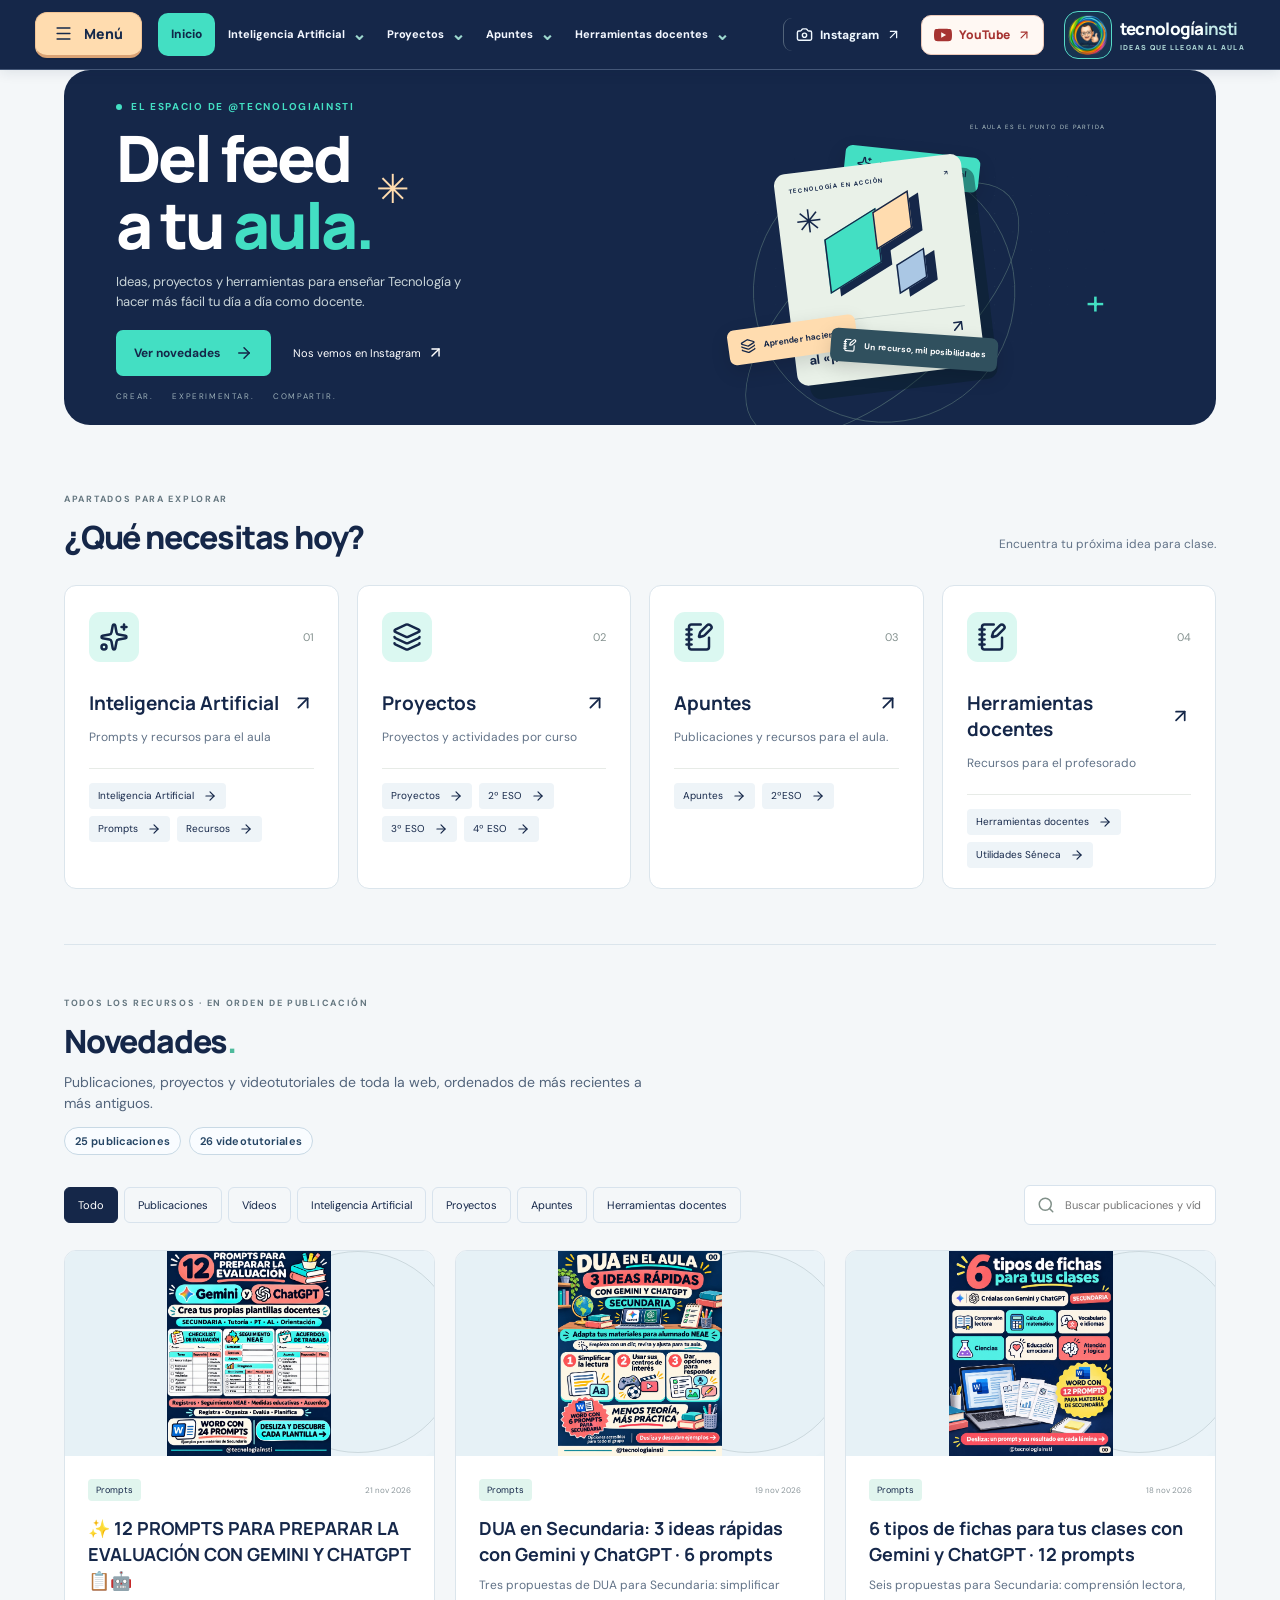
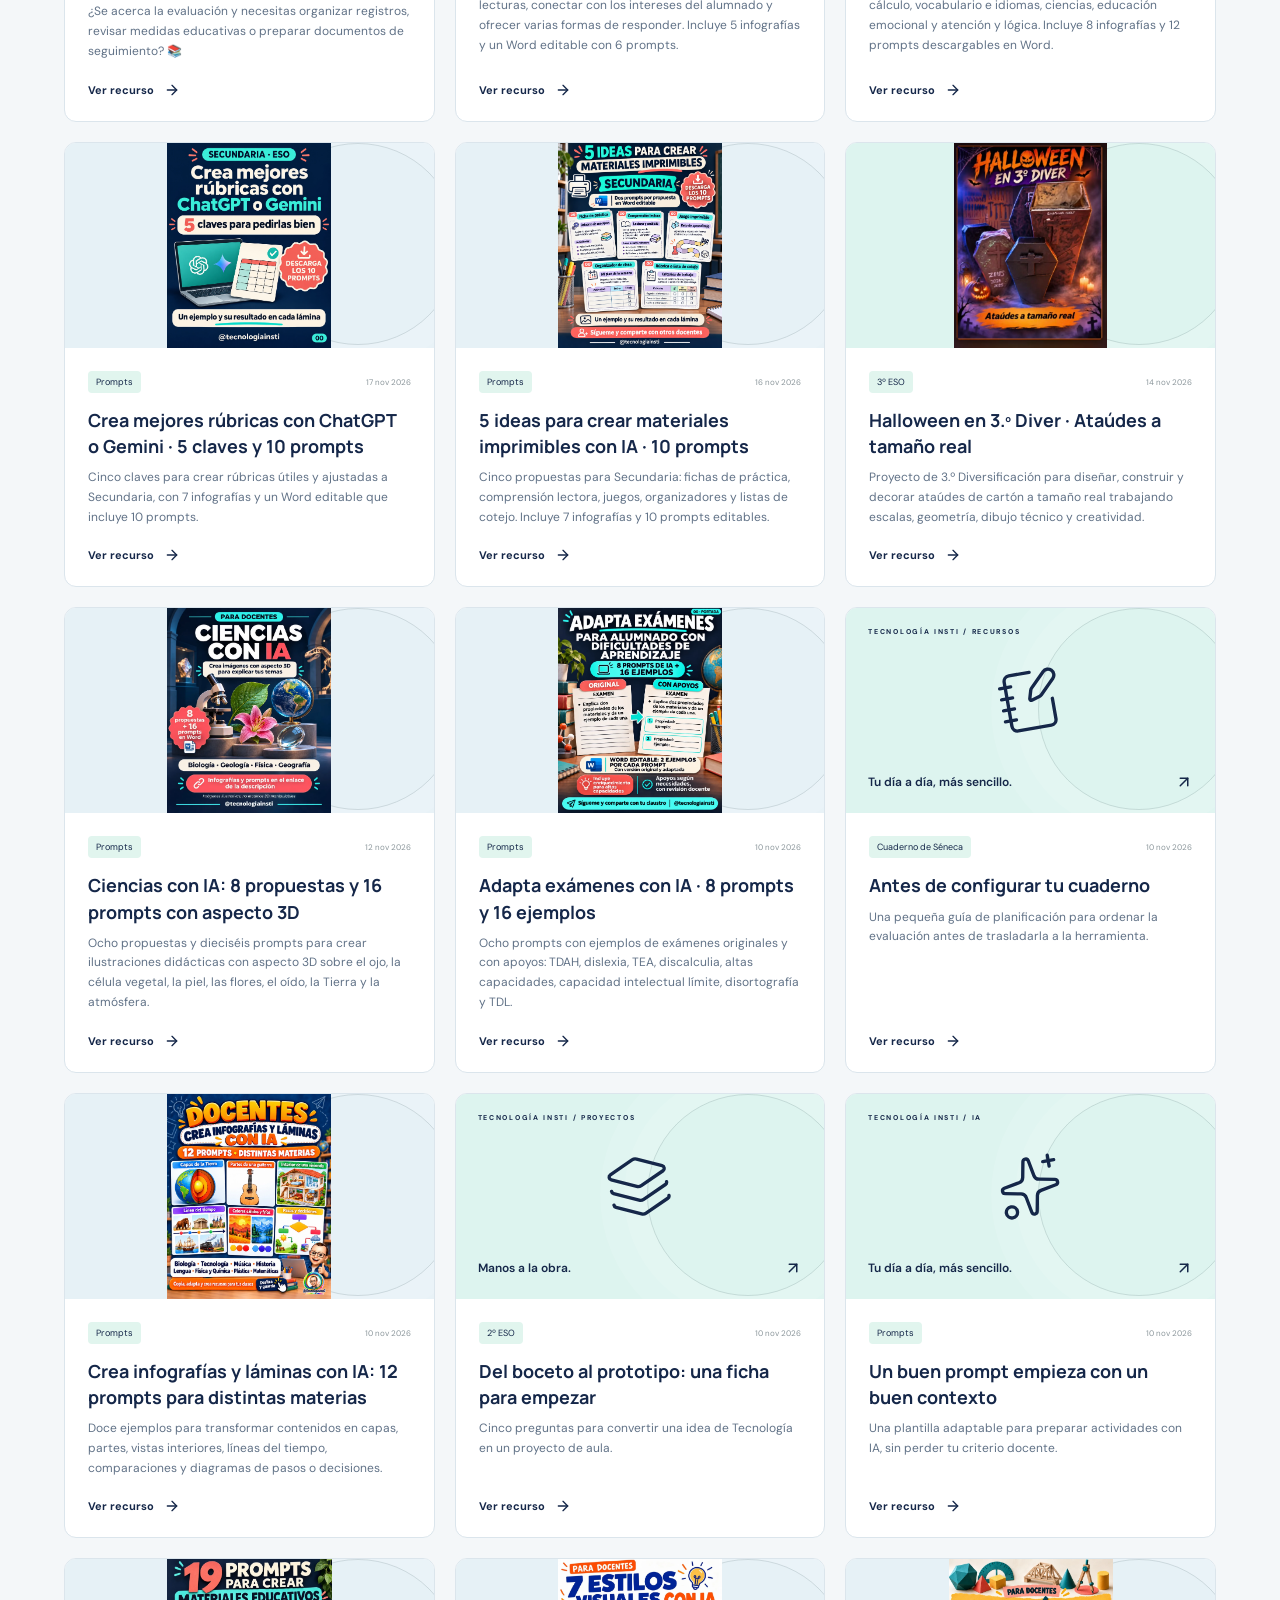
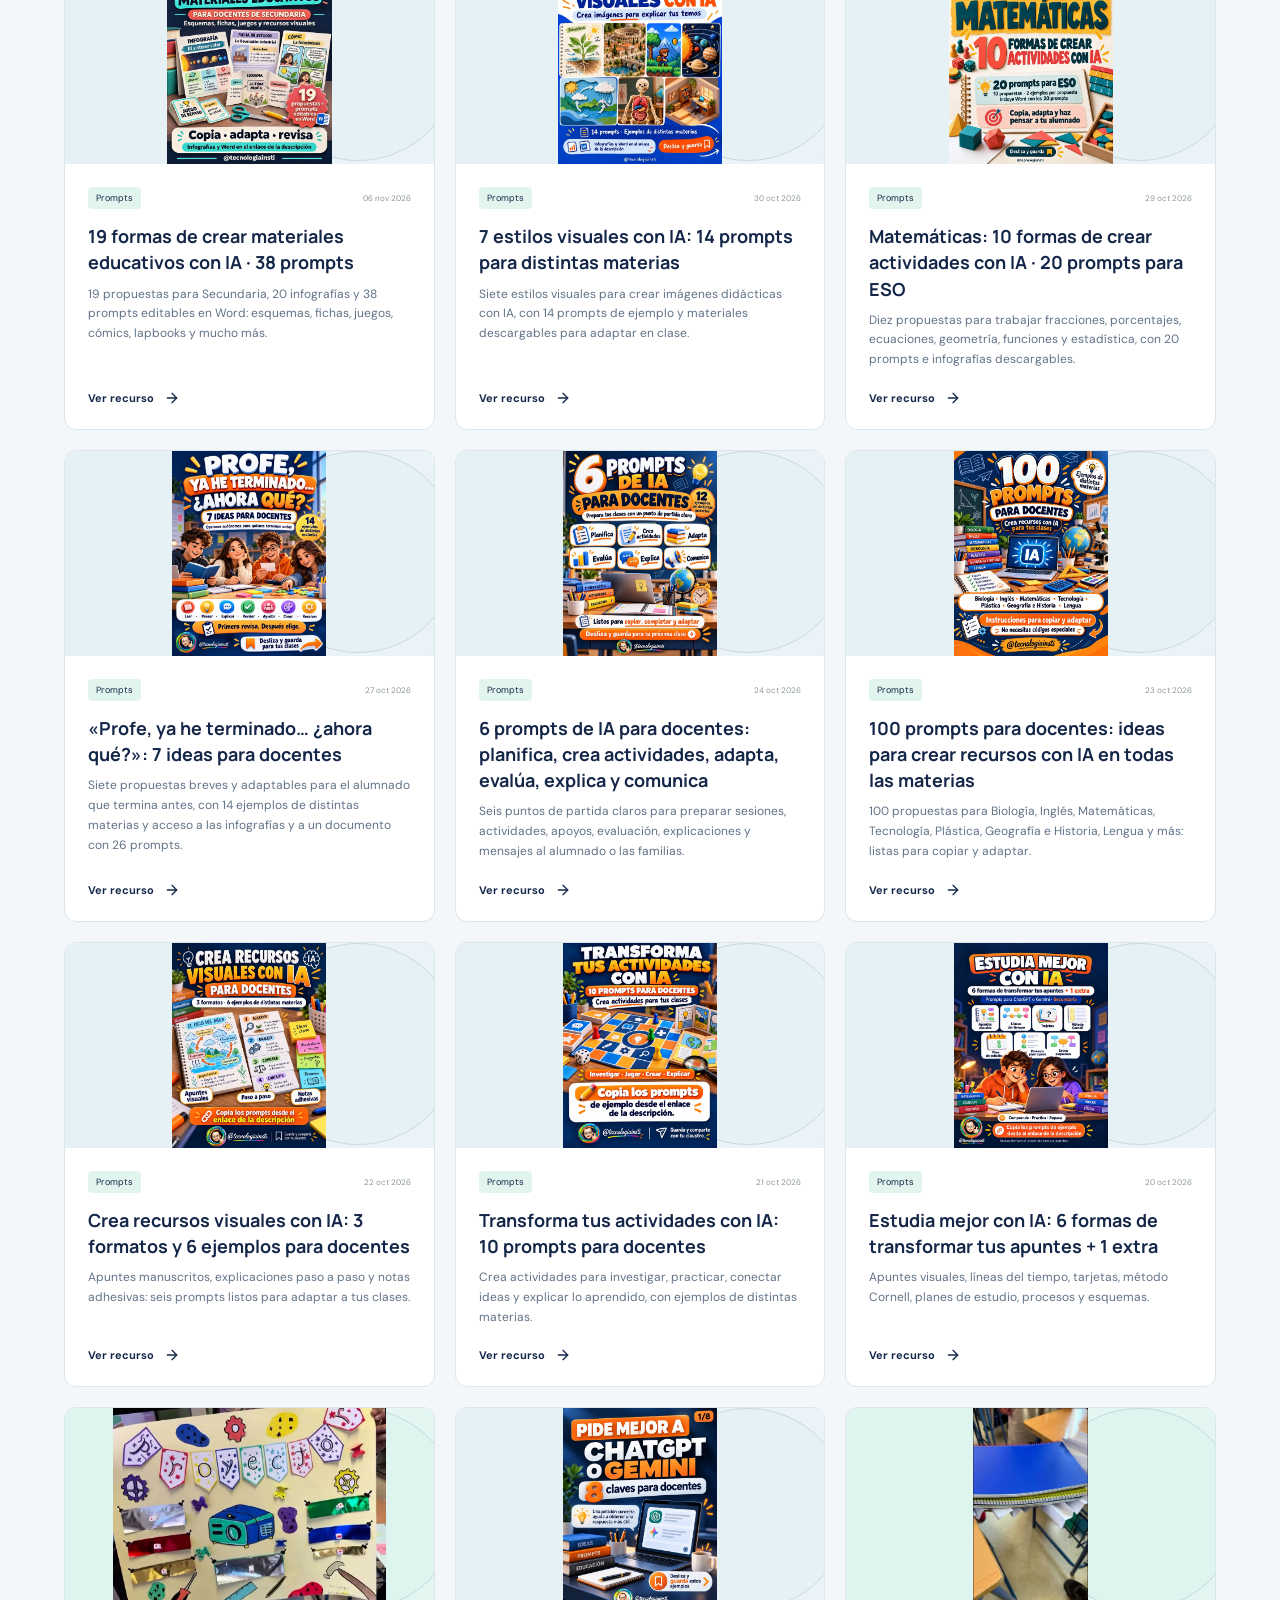
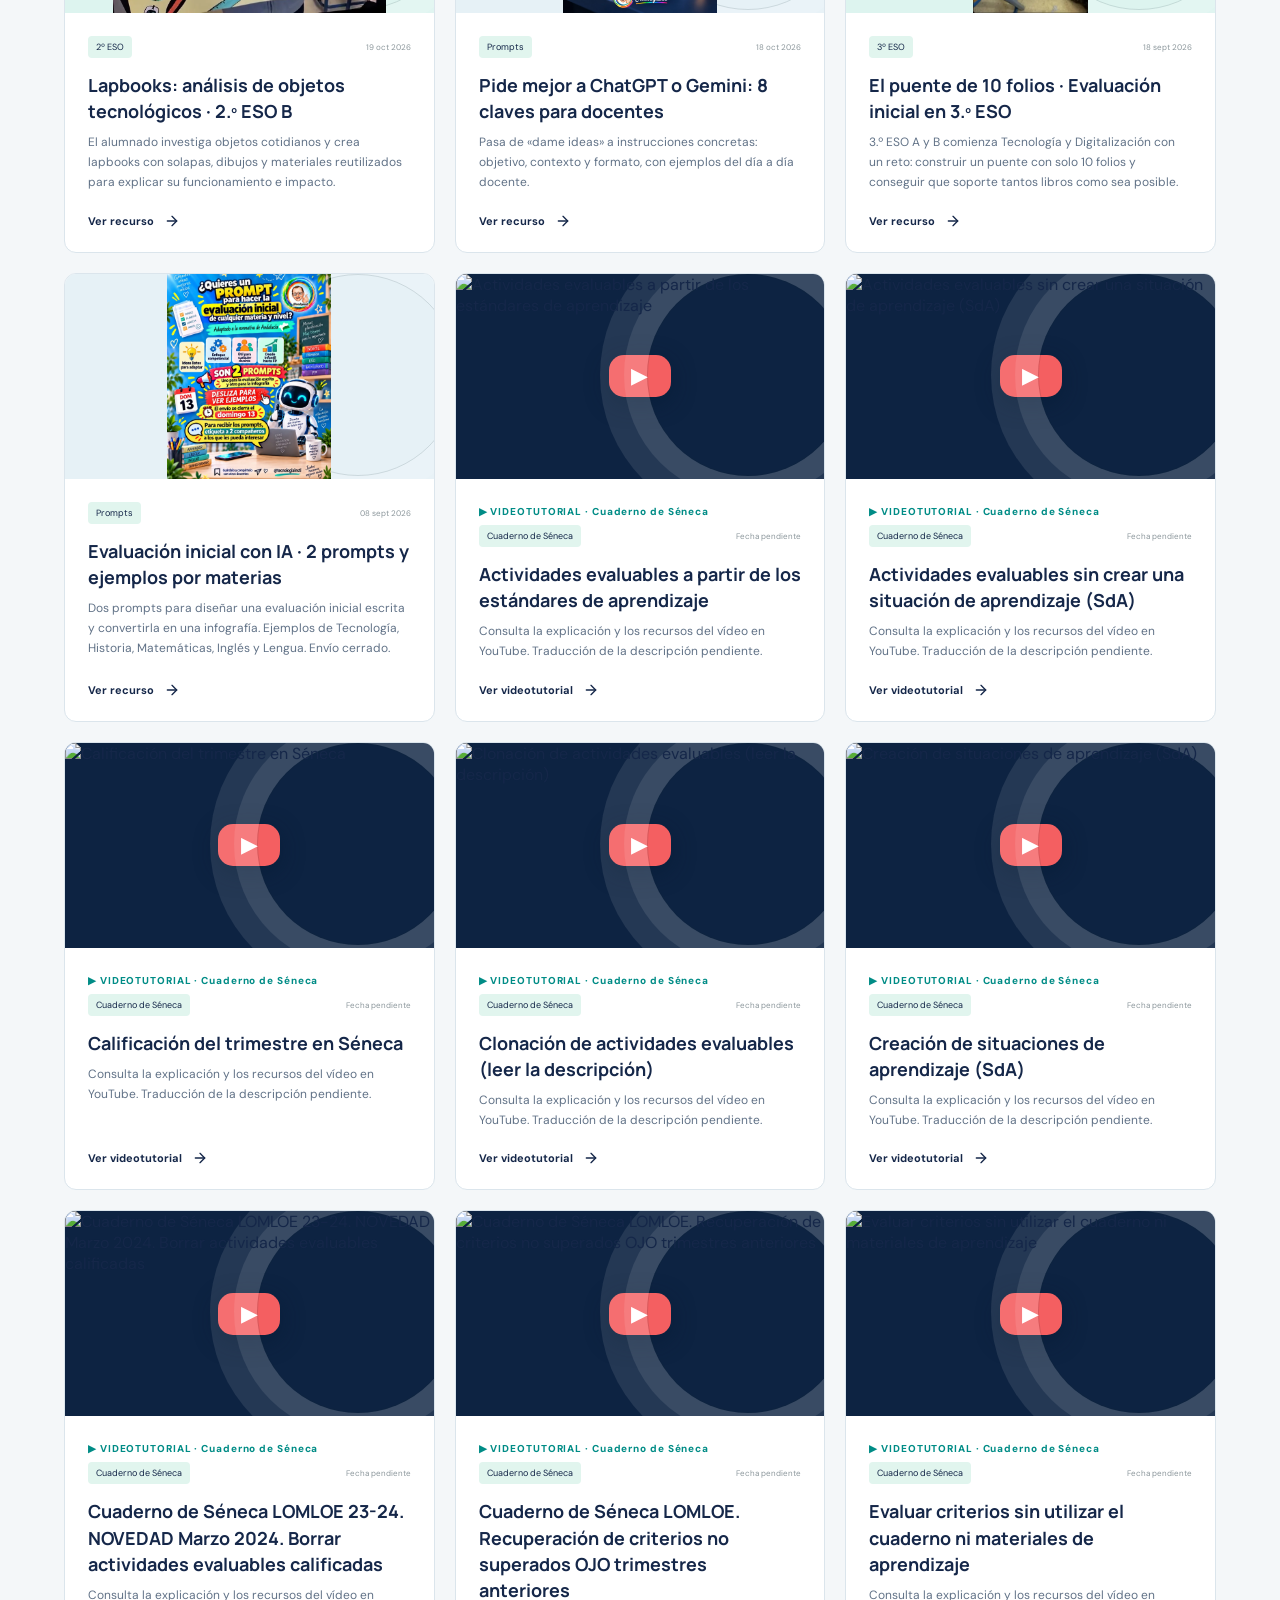
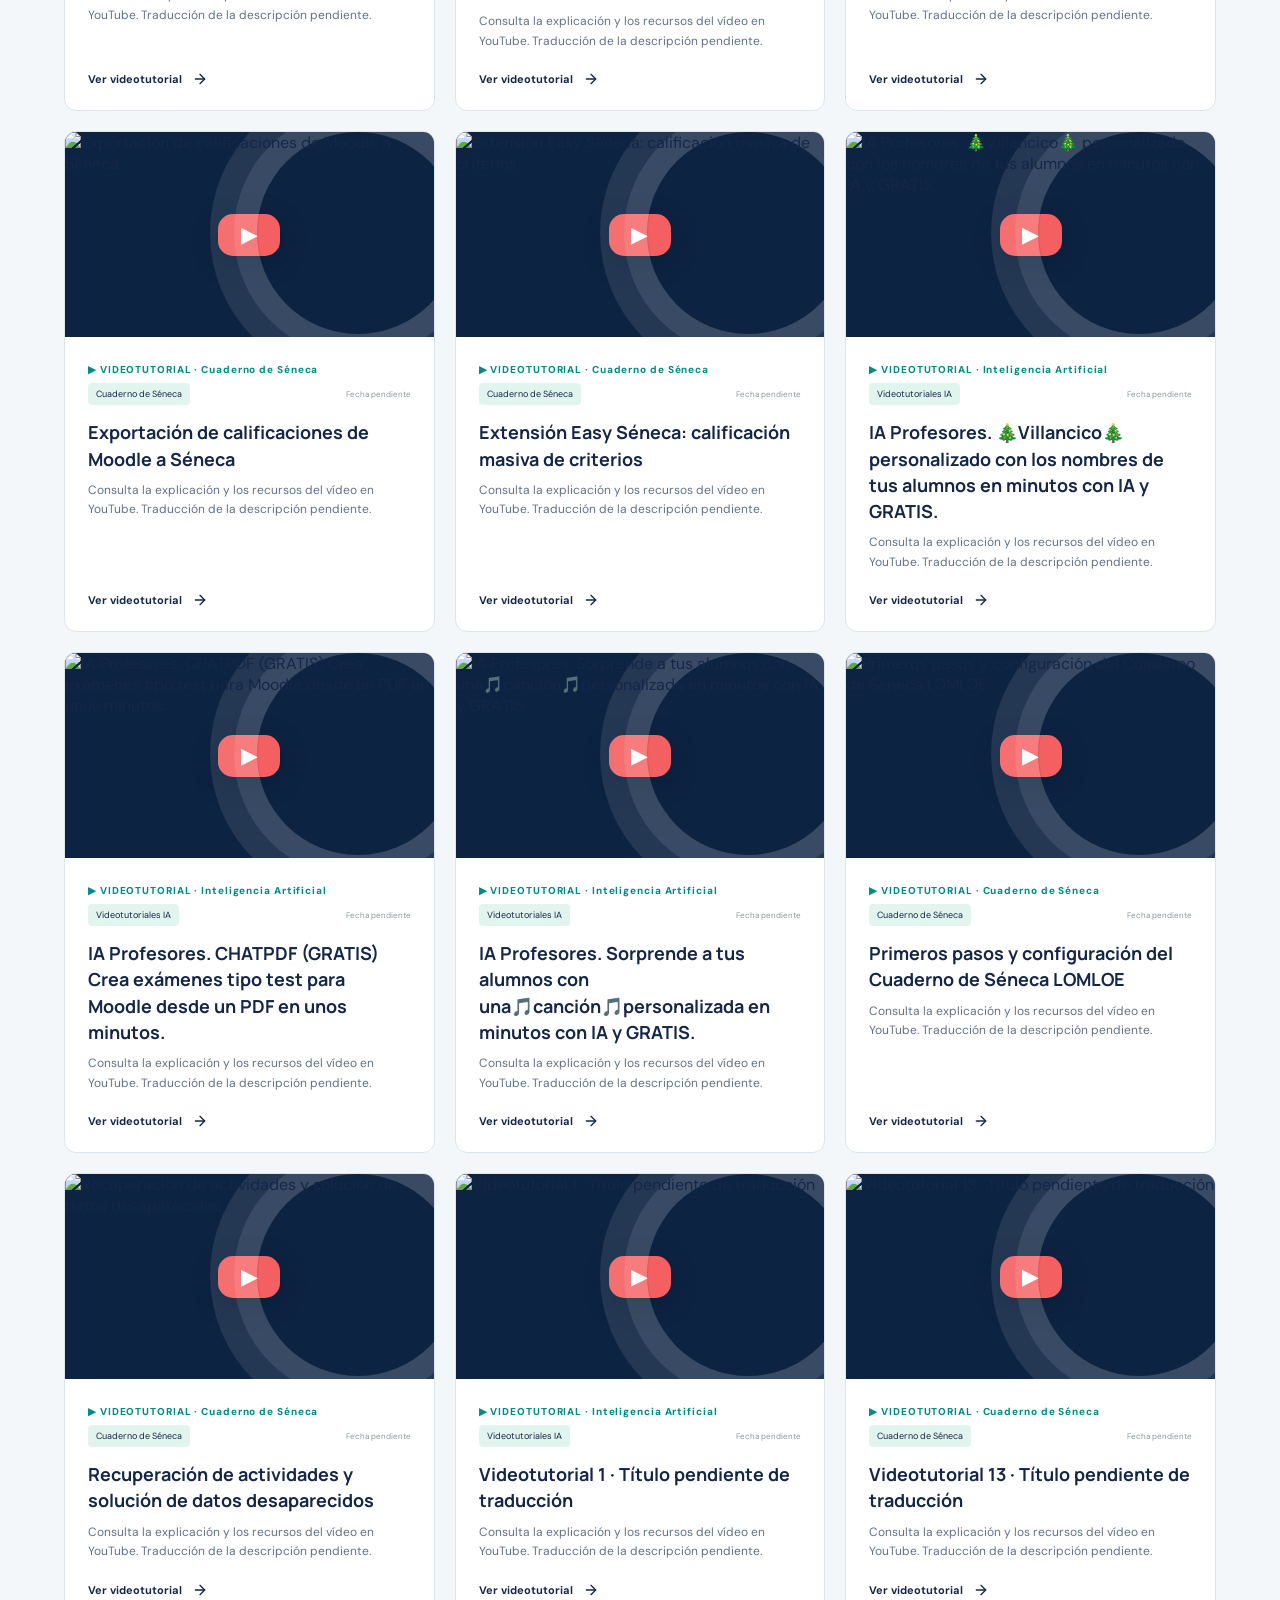
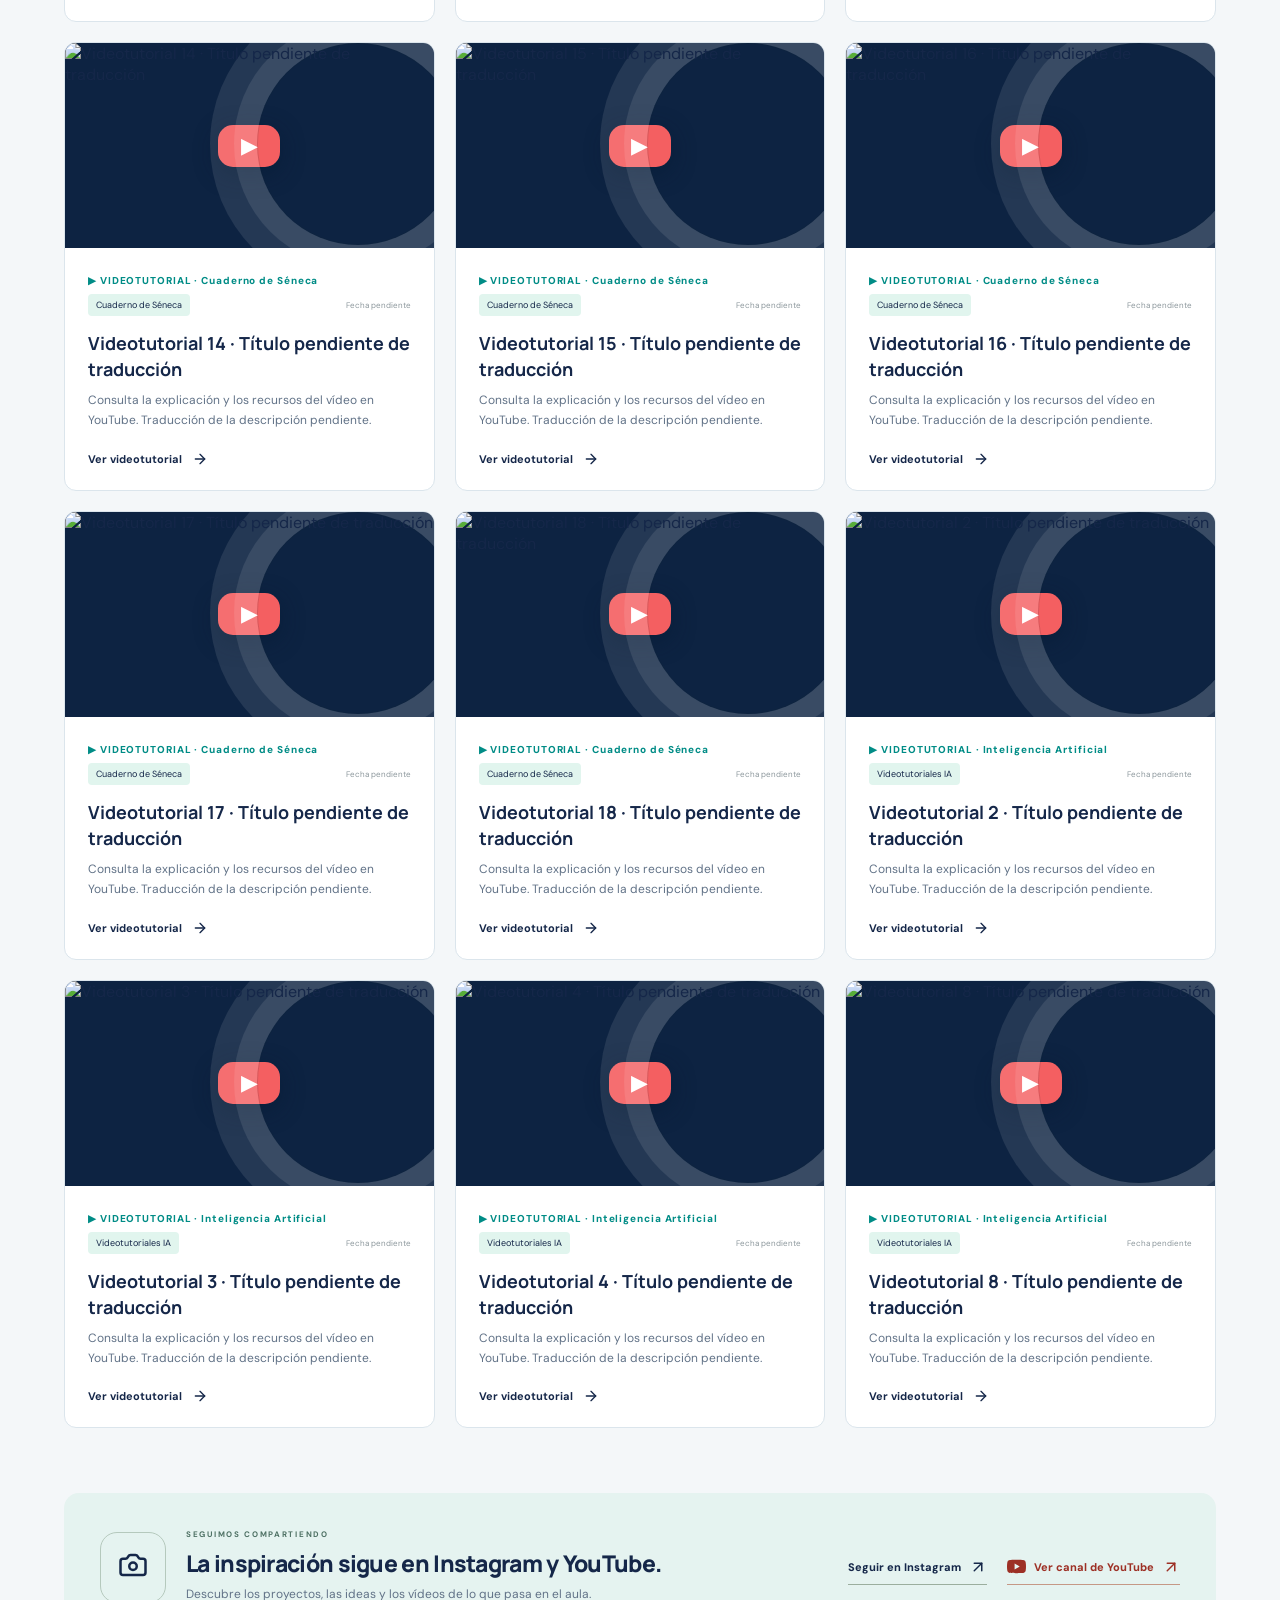
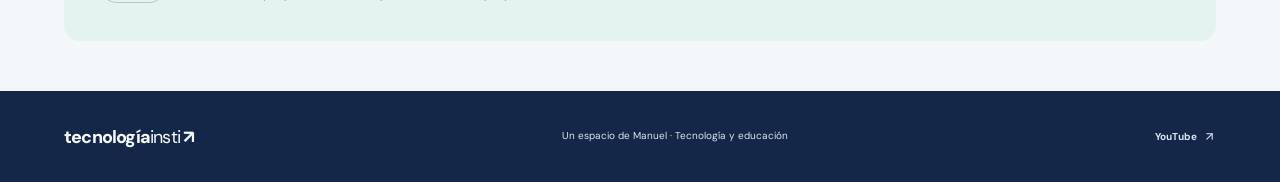
==== index.html @ 5bfb66ca "1" ====
<!doctype html><html lang="es"><head><meta charset="UTF-8"><meta name="viewport" content="width=device-width,initial-scale=1"><meta name="description" content="Novedades, videotutoriales, recursos de inteligencia artificial y proyectos de Tecnología para el profesorado de @tecnologiainsti."><title>Tecnología Insti · Ideas que llegan al aula</title><link rel="stylesheet" href="./assets/style.css?v=51"><script src="./assets/posts.js?v=43"></script><script src="./assets/menu-config.js?v=51"></script><script src="./assets/news-data.js?v=51"></script><script defer src="./assets/site-boot.js?v=51"></script><link rel="icon" type="image/png" href="./assets/favicon-tecnologiainsti.png"></head><body><div id="root"></div><noscript>Activa JavaScript para explorar el tablón de recursos.</noscript></body></html>
---- assets/style.css ----
@import url('https://fonts.googleapis.com/css2?family=DM+Sans:wght@400;500;600;700&family=Manrope:wght@400;500;600;700;800&display=swap');
:root{--navy:#112a36;--mint:#a4e6d2;--peach:#f8c7ad;--paper:#f5f7f4;--muted:#637079}*{box-sizing:border-box}html{scroll-behavior:smooth;scroll-padding-top:100px}body{margin:0;background:var(--paper);color:var(--navy);font-family:'DM Sans',sans-serif}button,input,textarea,select{font:inherit}button,a{-webkit-tap-highlight-color:transparent}button{cursor:pointer}button{color:inherit}a{color:inherit;text-decoration:none}button{border:0;background:none}button:focus-visible,a:focus-visible{outline:3px solid #438e9b;outline-offset:5px}h1,h2,h3{font-family:'Manrope',sans-serif}p{line-height:1.65}header{height:100px;max-width:1360px;margin:auto;padding:0 5%;display:flex;align-items:center;justify-content:space-between;gap:30px}.brand{display:flex;align-items:center;gap:10px;font-size:21px;font-weight:800;letter-spacing:-1px}.brand-mark{width:43px;height:43px;background:var(--navy);color:var(--mint);border-radius:12px;display:flex;align-items:center;justify-content:center;font-size:27px;position:relative}.brand-mark span{font-size:17px;align-self:flex-start}.brand-light{font-weight:400}.brand small{font-size:8px;letter-spacing:1.8px;display:block;margin-top:3px}.header nav{display:flex;gap:26px;align-items:center;font-size:12px;font-weight:600}.header nav button{padding:8px 0}.insta-nav{display:flex;align-items:center;gap:7px;border-left:1px solid #d7deda;padding-left:24px}.menu-toggle{display:none}main{max-width:1360px;margin:auto;padding:0 5%}.hero{border-radius:26px;background:var(--navy);color:white;padding:46px 5% 26px;min-height:495px;display:grid;grid-template-columns:1.1fr 1fr;gap:24px;overflow:hidden;position:relative}.eyebrow{font-size:10px;letter-spacing:1.7px;font-weight:700;display:flex;align-items:center;gap:9px}.hero .eyebrow{color:var(--mint)}.eyebrow>span{width:6px;height:6px;background:var(--mint);border-radius:50%}h1{font-size:clamp(60px,6vw,86px);letter-spacing:-4px;line-height:1.06;margin:24px 0;position:relative;font-weight:800}h1 em{font-style:normal;color:var(--mint)}.title-spark{font-size:55px;color:var(--peach);position:absolute;left:330px;top:70px;font-weight:400}.hero-copy>p{font-size:15px;max-width:365px;color:#c8d4d8;line-height:1.8}.hero-actions{display:flex;align-items:center;gap:22px;margin-top:29px}.primary{display:inline-flex;align-items:center;justify-content:center;gap:15px;background:var(--mint);color:var(--navy);padding:14px 18px;border-radius:7px;font-size:12px;font-weight:700}.text-link{font-size:11px;display:flex;align-items:center;gap:6px}.hero-note{display:flex;gap:19px;font-size:8px;letter-spacing:1.6px;color:#9db0b8;margin-top:28px}.hero-art{position:relative;min-height:360px}.art-grid{position:absolute;inset:0;background-image:radial-gradient(#5a7886 1px,transparent 1px);background-size:24px 24px;opacity:.35;mask-image:radial-gradient(black,transparent 75%)}.orbit{position:absolute;border:1px solid #46616b;border-radius:50%;width:345px;height:345px;top:38px;left:30px;transform:rotate(-20deg)}.orbit-two{width:450px;height:200px;top:135px;left:-25px;transform:rotate(-42deg)}.central-tile{position:absolute;width:248px;height:280px;top:42px;left:72px;background:#e9f1e8;color:var(--navy);border-radius:15px;transform:rotate(-7deg);padding:18px;box-shadow:15px 20px 0 #091e2870}.tile-top{display:flex;justify-content:space-between;align-items:center;font-size:8px;font-weight:700;letter-spacing:1.3px}.tile-drawing{height:172px;position:relative}.cube{position:absolute;width:72px;height:72px;border:2px solid var(--navy);background:var(--mint);transform:skewY(-25deg);box-shadow:13px 11px 0 var(--navy)}.cube-a{left:39px;top:47px}.cube-b{width:50px;height:50px;left:106px;top:24px;background:var(--peach)}.cube-c{width:39px;height:39px;left:129px;top:99px;background:#aac7e4}.draw-star{position:absolute;left:4px;top:10px;font-size:42px}.tile-bottom{border-top:1px solid #bbc9c4;padding-top:12px;font-size:17px;line-height:1.35}.tile-bottom svg{float:right;margin-top:-22px}.floating{position:absolute;display:flex;align-items:center;gap:10px;padding:13px 16px;border-radius:9px;font-size:11px;font-weight:700;box-shadow:0 9px 25px #0002}.tag-ai{background:var(--mint);color:var(--navy);top:26px;left:150px;transform:rotate(6deg)}.tag-project{background:var(--peach);color:var(--navy);top:251px;left:-3px;transform:rotate(-8deg)}.tag-teach{background:#30505e;color:white;bottom:4px;left:132px;transform:rotate(4deg);white-space:nowrap}.art-label{position:absolute;right:0;top:-12px;font-size:8px;letter-spacing:1.7px;color:#b8cbcb}.art-plus{position:absolute;right:0;top:195px;color:var(--mint);font-size:45px}.section-heading{display:flex;align-items:end;justify-content:space-between;gap:25px;margin-bottom:26px}.section-heading .eyebrow{font-size:9px;color:#657780}h2{font-size:32px;letter-spacing:-1.2px;margin:10px 0 0;font-weight:800}.section-heading>p{font-size:12px;color:var(--muted);margin-bottom:4px}.areas{padding:68px 0 55px}.area-grid{display:grid;grid-template-columns:repeat(3,1fr);gap:18px}.area{background:#fff;border:1px solid #dfe5df;border-radius:12px;padding:26px 24px 20px}.area-top{display:flex;justify-content:space-between;align-items:center;margin-bottom:28px}.area-top>svg{padding:10px;width:50px;height:50px;border-radius:11px;background:#dbf1e8}.area.peach .area-top>svg{background:#fce5d7}.area.blue .area-top>svg{background:#e0eaf3}.area-top>span{color:#84918f;font-size:11px}.area h3{margin:0;font-size:19px;letter-spacing:-.7px}.area h3 button{padding:0;display:flex;align-items:center;justify-content:space-between;width:100%;text-align:left}.area p{font-size:12px;color:var(--muted);margin:12px 0 20px;max-width:230px}.category-links{border-top:1px solid #e7ebe7;padding-top:14px;display:flex;gap:7px;flex-wrap:wrap}.category-links button{padding:6px 9px;background:#f4f6f3;border-radius:4px;font-size:10px;display:flex;align-items:center;gap:9px}.posts-section{padding:22px 0 65px;border-top:1px solid #dfe4df}.posts-section .section-heading{margin-top:30px}.dot{color:#4dba9c}.toolbar{display:flex;align-items:center;justify-content:space-between;margin:30px 0 25px;gap:15px}.filters{display:flex;gap:6px;flex-wrap:wrap}.filters button{font-size:11px;border:1px solid #dce3de;border-radius:6px;padding:10px 13px}.filters .active{background:var(--navy);color:white;border-color:var(--navy)}.search{display:flex;align-items:center;gap:8px;border:1px solid #dce3de;background:#fff;padding:10px 12px;border-radius:6px;color:#819089}.search input{width:140px;border:0;outline:0;background:none;font-size:11px}.post-grid{display:grid;grid-template-columns:repeat(3,1fr);gap:23px}.post{border:1px solid #dfe5df;border-radius:12px;overflow:hidden;background:white}.post-visual{width:100%;height:205px;display:flex;flex-direction:column;align-items:stretch;text-align:left;padding:19px 22px;position:relative;background:#d9eee6;color:var(--navy);overflow:hidden}.post-visual.peach{background:#f4dfd0}.post-visual.blue{background:#dbe6ee}.post-visual:after{content:'';width:200px;height:200px;border:1px solid #132b3620;border-radius:50%;position:absolute;right:-25px;top:0;box-shadow:0 0 0 23px #ffffff18,0 0 0 47px #ffffff18}.visual-small{font-size:7px;letter-spacing:1.7px;font-weight:700;z-index:1}.visual-symbol{margin:auto;transform:rotate(-10deg);z-index:1}.visual-symbol svg{width:67px;height:67px;stroke-width:1.2}.visual-caption{display:flex;align-items:center;justify-content:space-between;font-size:12px;font-weight:600;z-index:1}.visual-caption svg{width:18px}.post-visual img{position:absolute;inset:0;width:100%;height:100%;object-fit:cover;z-index:2}.post-info{padding:23px}.post-meta{display:flex;justify-content:space-between;align-items:center;font-size:8px;color:#8b969b}.post-meta button{background:#edf4ee;border-radius:4px;padding:5px 8px;font-size:9px;color:#315f51}.post h3{font-size:18px;line-height:1.45;letter-spacing:-.5px;margin:14px 0 9px}.post h3 button{text-align:left;padding:0}.post-info>p{font-size:12px;color:var(--muted);margin:0 0 20px}.read{display:flex;align-items:center;gap:10px;padding:0;font-size:11px;font-weight:700}.edit-link{font-size:10px;text-decoration:underline;margin-top:12px}.instagram-banner{display:flex;gap:25px;align-items:center;padding:36px;background:#e5ede6;border-radius:15px;margin-bottom:50px}.instagram-icon{border:1px solid #b5c9bd;border-radius:17px;padding:17px}.instagram-icon svg{width:30px;height:30px}.instagram-banner .eyebrow{font-size:8px;color:#4d7063}.instagram-banner h2{font-size:23px;margin-top:8px;letter-spacing:-.7px}.instagram-banner p{font-size:12px;color:var(--muted);margin:6px 0 0}.instagram-banner>a{margin-left:auto;display:flex;align-items:center;gap:12px;font-size:11px;font-weight:700;border-bottom:1px solid #9bae9e;padding-bottom:7px;white-space:nowrap}footer{max-width:1360px;padding:25px 5% 35px;margin:auto;border-top:1px solid #dce3de;display:flex;justify-content:space-between;align-items:center}.footer-brand{font-size:18px;font-weight:800;letter-spacing:-.8px}.footer-brand span{font-weight:400}footer p,footer>a:last-child{font-size:10px;color:var(--muted);display:flex;gap:6px;align-items:center}.modal-backdrop{position:fixed;inset:0;background:#071e2ac9;z-index:20;display:flex;align-items:flex-start;justify-content:center;padding:35px 20px;overflow-y:auto;backdrop-filter:blur(5px)}.modal{position:relative;background:var(--paper);border-radius:18px;padding:48px;max-width:760px;width:100%;box-shadow:0 25px 100px #0004}.close{position:absolute;right:15px;top:15px;padding:6px}.modal h2{font-size:32px;line-height:1.3;margin-top:17px}.intro{color:var(--muted);border-bottom:1px solid #d6dfd6;padding-bottom:22px}.article-content{white-space:pre-wrap;line-height:1.72;font-size:15px;margin:22px 0;max-width:68ch}.article-actions{display:flex;gap:15px;flex-wrap:wrap}.article-actions>*{display:flex;align-items:center;gap:7px;border:1px solid #bbcdbf;padding:10px;border-radius:6px;font-size:12px}.article-image{width:100%;max-height:400px;object-fit:contain}.editor label{display:block;font-size:12px;font-weight:600;margin:20px 0}.editor input:not([type=checkbox]),.editor textarea,.editor select{display:block;width:100%;margin-top:8px;border:1px solid #b8c8bd;background:white;border-radius:5px;padding:11px;font-size:14px}.editor textarea{resize:vertical}.editor .check{display:flex;align-items:center;gap:10px}.upload-grid{display:grid;grid-template-columns:1fr 1fr;gap:15px}.editor input[type=file]{font-size:10px}.delete{color:#a03636;margin-left:20px;font-size:12px}.notice{position:fixed;bottom:20px;left:50%;transform:translateX(-50%);z-index:50;background:var(--navy);color:white;padding:15px 20px;border-radius:8px;display:flex;align-items:center;gap:20px;max-width:90%;font-size:13px}.notice button{color:white}.empty{text-align:center;padding:60px 20px;border:1px dashed #bccdc0;border-radius:12px}.empty>svg{color:#73a48b}.empty h3{font-size:21px}.empty p{color:var(--muted);font-size:13px}.empty button{display:inline-flex;gap:10px;font-size:12px}.subfilter{display:flex;gap:15px;font-size:12px;margin-bottom:20px}.admin-status{display:flex;gap:20px;background:#fff;border:1px solid #dce3de;padding:30px;border-radius:12px;margin:0 0 45px}.admin-status h2{font-size:22px;margin:0}.admin-status p,.admin-status a{font-size:13px}.admin-status p{color:var(--muted)}.admin-status a{text-decoration:underline}button:hover,a:hover{opacity:.8}button:disabled{opacity:.5;cursor:wait}
@media(min-width:1500px){header,main,footer{max-width:1400px}}@media(max-width:1050px){.header nav{gap:15px;font-size:10px}.insta-nav{padding-left:13px}.hero{padding:36px 4% 24px;gap:10px;min-height:455px}.hero-actions{gap:12px;flex-wrap:wrap}.central-tile{left:40px;top:42px}.tag-ai{left:80px}.tag-teach{left:65px}.title-spark{left:280px}.area{padding:20px 17px}.area h3{font-size:16px}.toolbar{align-items:flex-start}.filters button{font-size:10px;padding:10px}.instagram-banner{padding:28px;gap:20px}.instagram-banner>a{font-size:10px}.instagram-banner h2{font-size:20px}}
@media(max-width:760px){header{height:83px;padding:0 6%;position:relative}.brand{font-size:19px}.menu-toggle{display:block}.header nav{display:none;position:absolute;top:75px;left:6%;right:6%;background:white;border:1px solid #dce3de;padding:20px;z-index:10;border-radius:10px;box-shadow:0 15px 30px #1232;font-size:13px}.header nav.open{display:flex;flex-direction:column;align-items:flex-start}.insta-nav{border-left:0;padding-left:0}main{padding:0 5%}.hero{grid-template-columns:1fr;padding:26px 8% 20px;border-radius:20px;gap:5px;min-height:auto}.hero h1{font-size:60px;letter-spacing:-3px;margin:20px 0 14px}.title-spark{left:255px;top:48px;font-size:38px}.hero-copy>p{font-size:14px}.hero-actions{gap:16px}.hero-note{margin-top:20px;font-size:7px;gap:15px}.hero-art{min-height:330px;width:330px;max-width:100%;margin:14px auto 0}.central-tile{left:35px;top:42px;width:228px;height:258px}.tile-drawing{height:145px}.tag-ai{left:115px;top:16px;font-size:10px;padding:10px}.tag-project{left:-13px;top:214px;font-size:10px}.tag-teach{left:87px;bottom:3px;font-size:9px;padding:10px}.art-label{font-size:6px}.orbit-one{width:280px;height:280px;left:16px}.orbit-two{width:320px;left:-15px}.art-plus{right:-10px;top:118px}.areas{padding:43px 0 35px}.section-heading{align-items:flex-start;gap:15px;flex-direction:column}h2{font-size:27px}.section-heading>p{margin:0}.area-grid{grid-template-columns:1fr;gap:13px}.area{padding:20px 23px}.area-top{margin-bottom:18px}.area h3{font-size:21px}.area p{max-width:none;margin-bottom:15px}.category-links button{font-size:11px}.toolbar{flex-direction:column;margin:24px 0}.search{width:100%}.search input{width:100%}.filters{gap:5px}.post-grid{grid-template-columns:1fr;gap:22px}.post-visual{height:220px}.post-info{padding:24px}.post h3{font-size:21px}.post-info>p{font-size:13px}.posts-section{padding-bottom:40px}.instagram-banner{flex-wrap:wrap;padding:27px;gap:18px;margin-bottom:35px}.instagram-icon{padding:13px}.instagram-banner>div:nth-child(2){flex:1;min-width:170px}.instagram-banner h2{font-size:22px}.instagram-banner>a{margin-left:0;font-size:12px}footer{flex-wrap:wrap;gap:14px;padding:24px 6%}footer p{order:3;width:100%;margin:0}.modal{padding:40px 24px}.modal h2{font-size:27px}.modal-backdrop{padding:18px 12px}.article-content{font-size:14px}.upload-grid{grid-template-columns:1fr}.admin-status{padding:22px}.header .brand small{font-size:7px}.eyebrow{font-size:8px}.hero .eyebrow{font-size:8px}}
@media(prefers-reduced-motion:reduce){html{scroll-behavior:auto}}
.access-panel{max-width:800px;margin:40px auto 20px;padding:30px 35px;border:1px solid #ccdcd1;background:#fff;border-radius:16px}.access-back{font-size:12px;color:var(--muted)}.access-title{display:flex;align-items:center;gap:17px;margin-top:25px}.access-title>svg{background:var(--mint);padding:12px;width:50px;height:50px;border-radius:10px}.access-title h1{font-size:28px;letter-spacing:-1px;margin:8px 0}.access-panel p{font-size:14px;color:var(--muted)}.access-panel form{max-width:450px}.access-panel label{display:block;font-size:13px;margin:18px 0}.access-panel input{width:100%;display:block;border:1px solid #b7c9bf;border-radius:6px;padding:13px;margin-top:7px}.access-panel small{font-size:11px;color:var(--muted)}.access-actions{display:flex;align-items:center;gap:18px;margin-top:22px;flex-wrap:wrap}.access-actions>button{display:flex;align-items:center;gap:7px;font-size:12px}.access-panel .auth-error{color:#a13931;background:#fceae7;padding:12px;border-radius:7px}@media(max-width:760px){.access-panel{margin:20px 5%;padding:25px 22px}.access-title h1{font-size:22px}}
.source-links{display:flex;flex-wrap:wrap;gap:12px;margin:24px 0}.source-links a{display:flex;align-items:center;gap:9px;background:var(--navy);color:white;border-radius:7px;padding:12px 15px;font-size:12px}.source-links a:first-child{background:var(--mint);color:var(--navy)}.post-gallery{margin:30px 0}.post-gallery h3{font-size:20px}.post-gallery h3 span{font-family:'DM Sans',sans-serif;font-size:11px;font-weight:400;color:var(--muted);margin-left:10px}.post-gallery>p{font-size:12px;color:var(--muted)}.gallery-grid{display:grid;grid-template-columns:repeat(3,1fr);gap:12px}.gallery-grid button{padding:0;position:relative;border-radius:7px;overflow:hidden;line-height:0}.gallery-grid img{width:100%;height:auto;display:block}.gallery-grid span{position:absolute;right:6px;bottom:6px;padding:8px;background:#102a36e8;color:white;border-radius:4px;font-size:10px;line-height:1}.image-viewer{position:fixed;inset:0;z-index:40;background:#07151cef;color:white;display:flex;flex-direction:column}.viewer-bar{display:flex;justify-content:space-between;align-items:center;padding:12px 24px;font-size:13px}.viewer-bar button{color:white}.viewer-content{display:flex;align-items:center;justify-content:center;flex:1;min-height:0;gap:20px;padding:0 18px}.viewer-content img{max-width:calc(100% - 100px);max-height:100%;object-fit:contain}.viewer-content button{color:white;font-size:45px;padding:12px}.viewer-original{text-align:center;font-size:12px;padding:15px}.post-visual:has(img){background:#dce7e0}.post-visual img{object-fit:contain}.image-viewer button:focus-visible{outline:2px solid var(--mint)}@media(max-width:760px){.gallery-grid{grid-template-columns:repeat(2,1fr)}.viewer-content{gap:0;padding:0 3px}.viewer-content img{max-width:calc(100% - 65px)}.viewer-content button{padding:7px;font-size:32px}.source-links{flex-direction:column}.source-links a{justify-content:center}}

/* Submenú IA: escritorio, teclado y móvil */
.header nav .nav-dropdown{position:relative;display:flex;align-items:center;min-height:44px}
.header nav .nav-dropdown-trigger{display:flex;align-items:center;gap:7px;white-space:nowrap}
.header nav .nav-chevron{font-size:17px;line-height:1;opacity:.7;transition:transform .18s ease}
.header nav .nav-submenu{position:absolute;left:-13px;top:calc(100% - 3px);z-index:30;min-width:175px;padding:8px;display:flex;flex-direction:column;align-items:stretch;gap:1px;background:#fff;border:1px solid #dce3de;border-radius:10px;box-shadow:0 14px 30px #112a3622;opacity:0;visibility:hidden;transform:translateY(5px);transition:opacity .15s ease,transform .15s ease,visibility .15s ease}
.header nav .nav-submenu button{font-size:12px;text-align:left;padding:12px 14px;border-radius:6px;width:100%;color:var(--navy)}
.header nav .nav-submenu button:hover,.header nav .nav-submenu button:focus-visible{background:#e7f6ef;opacity:1}
.header nav .nav-dropdown:hover .nav-submenu,.header nav .nav-dropdown:focus-within .nav-submenu{opacity:1;visibility:visible;transform:translateY(0)}
.header nav .nav-dropdown:hover .nav-chevron,.header nav .nav-dropdown:focus-within .nav-chevron{transform:rotate(180deg)}
@media(max-width:760px){.header nav .nav-dropdown{display:block;width:100%;min-height:0}.header nav .nav-dropdown-trigger{font-weight:700}.header nav .nav-submenu{position:static;opacity:1;visibility:visible;transform:none;box-shadow:none;border:0;border-left:2px solid #9bddca;border-radius:0;margin:3px 0 8px 10px;padding:0 0 0 12px;min-width:0;background:transparent;transition:none}.header nav .nav-submenu button{font-size:13px;padding:9px 12px}.header nav .nav-chevron{display:none}}
/* Visualización oficial de los posts de Instagram que no tienen imágenes locales */
.instagram-embed-section{margin:26px 0 15px;max-width:560px}
.instagram-embed-section h3{font-size:19px;margin:0 0 8px}
.instagram-embed-section p{font-size:12px;color:var(--muted);margin:0 0 14px}
.instagram-embed-frame{display:block;width:100%;height:635px;max-height:75vh;min-height:400px;border:1px solid #dfe5df;border-radius:10px;background:#fff}
@media(max-width:760px){.instagram-embed-frame{height:560px;max-height:70vh}}

/* V15: lectura compacta y estructurada en la ventana de cada publicación. */
.article-content{white-space:normal;line-height:1.58;font-size:15px;margin:16px 0 22px;max-width:68ch}
.article-content p{margin:0 0 10px}
.article-content h3{font-family:'DM Sans',sans-serif;font-size:13px;font-weight:800;letter-spacing:.045em;line-height:1.35;margin:19px 0 8px;color:var(--navy)}
.article-content h3:first-child{margin-top:0}
.article-content ul,.article-content ol{margin:3px 0 13px;padding-left:24px}
.article-content li{padding-left:2px;margin:2px 0;line-height:1.48}
.article-content li::marker{color:#0d747d;font-weight:700}
.modal h2{margin-bottom:10px}
.modal p.intro{line-height:1.55;margin:8px 0 14px;padding-bottom:13px}
.source-links{margin:16px 0 22px}
.post-gallery{margin:23px 0}
@media(max-width:760px){.article-content{font-size:14px;line-height:1.55;margin-top:12px}.article-content h3{font-size:12px;margin-top:14px}}

/* V17: portada más compacta; organización visual de tarjetas */
@media (min-width:1061px){
  .hero{min-height:405px;padding:24px 4.5% 18px;gap:16px;align-items:center}
  .hero h1{font-size:clamp(57px,5.4vw,72px);line-height:1.05;margin:15px 0 14px;letter-spacing:-3px}
  .hero-copy>p{font-size:14px;line-height:1.57}
  .hero-actions{margin-top:22px}
  .hero-note{margin-top:18px}
  .hero-art{min-height:340px;transform:scale(.84);transform-origin:center center}
  .title-spark{font-size:45px;left:285px;top:50px}
}
@media (min-width:761px) and (max-width:1060px){
  .hero{min-height:390px;padding:22px 4% 18px;align-items:center;gap:6px}
  .hero h1{font-size:clamp(49px,6.1vw,62px);margin:12px 0;line-height:1.06}
  .hero-copy>p{font-size:13px;line-height:1.55}
  .hero-actions{margin-top:18px}
  .hero-note{margin-top:14px}
  .hero-art{min-height:330px;transform:scale(.79);transform-origin:center center}
  .title-spark{font-size:40px;left:265px;top:45px}
}
@media (max-width:760px){
  .hero{padding:24px 7% 12px;gap:0}
  .hero h1{font-size:clamp(43px,10.2vw,58px);line-height:1.06;margin:14px 0 13px}
  .hero-copy>p{line-height:1.55}
  .hero-actions{margin-top:19px}
  .hero-note{margin-top:16px}
  .hero-art{min-height:270px;transform:scale(.81);transform-origin:center top;margin:14px auto -16px}
  .title-spark{left:clamp(205px,57vw,260px);top:45px;font-size:35px}
}
.post-grid{grid-template-columns:repeat(3,minmax(0,1fr));gap:20px}
.post{display:flex;flex-direction:column}
.post-info{display:flex;flex-direction:column;flex:1}
.post-info .read{margin-top:auto}
@media (max-width:760px){.post-grid{grid-template-columns:1fr;gap:19px}}
@media (min-width:761px) and (max-width:900px){.post-grid{grid-template-columns:repeat(2,minmax(0,1fr))}}

/* V21 · Identidad de TecnologíaInsti y portada algo más compacta. */
.brand-mark{width:54px;height:54px;flex:0 0 54px;background:transparent;border-radius:50%;color:inherit;overflow:visible;font-size:initial}
.brand-mark img{width:100%;height:100%;display:block;object-fit:contain}
@media (min-width:1061px){
 .hero{min-height:355px;padding:20px 4.5% 14px;gap:12px}
 .hero h1{font-size:clamp(52px,5vw,65px);margin:11px 0 11px;line-height:1.05}
 .hero-copy>p{font-size:13px;line-height:1.55}
 .hero-actions{margin-top:18px}
 .hero-note{margin-top:15px}
 .hero-art{min-height:313px;transform:scale(.76);transform-origin:center center}
 .title-spark{font-size:40px;left:260px;top:43px}
}
@media (min-width:761px) and (max-width:1060px){
 .hero{min-height:350px;padding:20px 4% 14px;gap:7px}
 .hero h1{font-size:clamp(47px,5.8vw,59px);margin:11px 0}
 .hero-copy>p{font-size:12px;line-height:1.5}
 .hero-actions{margin-top:16px}
 .hero-note{margin-top:12px}
 .hero-art{min-height:310px;transform:scale(.73);transform-origin:center center}
 .title-spark{font-size:36px;left:245px;top:40px}
}
@media (max-width:760px){
 .brand-mark{width:47px;height:47px;flex-basis:47px}
 .hero{padding:21px 7% 11px}
 .hero h1{font-size:clamp(40px,9.6vw,55px);margin:12px 0 11px}
 .hero-actions{margin-top:16px}
 .hero-note{margin-top:13px}
 .hero-art{min-height:248px;transform:scale(.75);transform-origin:center top;margin:10px auto -15px}
 .title-spark{font-size:31px;left:clamp(196px,54vw,250px);top:43px}
}

/* V23 · vídeo de lapbooks, reproducible en la propia ficha */
.post-video{display:block;width:100%;max-width:850px;height:auto;max-height:70vh;aspect-ratio:4/3;object-fit:contain;background:#071d29;border-radius:12px;margin:16px auto 20px;box-shadow:0 8px 25px #112a3620}
.post-video:focus-visible{outline:3px solid #31bcb7;outline-offset:4px}
@media(max-width:760px){.post-video{max-height:55vh;margin:12px auto 14px}}

/* V24 · Reproductor vertical para el proyecto del puente de folios */
.post-video[src*="DdcH1mGR8W4"]{display:block;width:min(100%,430px);aspect-ratio:9/16;max-height:70vh;object-fit:contain;margin:16px auto 20px}
@media(max-width:760px){.post-video[src*="DdcH1mGR8W4"]{width:min(100%,360px);max-height:65vh}}


/* V26 · Navegación de proyectos por curso y canal de YouTube */
.header nav{gap:17px}
.header nav .youtube-nav{display:inline-flex;align-items:center;gap:7px;padding:9px 12px;background:#fff1eb;border:1px solid #f1c7b6;border-radius:8px;white-space:nowrap;color:#9a3027;font-size:12px;font-weight:800;transition:background .2s ease}
.header nav .youtube-nav:hover{background:#ffe2d6;opacity:1}
.header nav .youtube-nav svg{flex:none}
.project-subsections{display:flex;flex-wrap:wrap;gap:9px;align-items:center;background:#e9eee8;border:1px solid #d6e2d9;border-radius:12px;padding:15px 18px;margin:-7px 0 24px}
.project-subsections-title{font-size:10px;letter-spacing:.13em;font-weight:800;color:#4a675f;margin-right:7px}
.project-subsections button{padding:10px 16px;border-radius:8px;border:1px solid #c1d5cb;background:white;font-size:12px;font-weight:700;transition:background .2s ease}
.project-subsections button.active,.project-subsections button[aria-pressed=true]{background:var(--navy);color:#fff;border-color:var(--navy)}
.project-subsections button:not(.active):hover{background:#d6f0e5;opacity:1}
.social-banner{gap:20px;flex-wrap:wrap}
.social-banner>div:nth-child(2){min-width:260px;flex:1}
.social-banner>a{margin-left:0;display:flex;align-items:center;gap:8px;font-size:11px;font-weight:800;border-bottom:1px solid #9bae9e;padding:8px 0;white-space:nowrap}
.social-banner>a:first-of-type{margin-left:auto}
.social-banner .youtube-banner-link{color:#9d3025;border-bottom-color:#c59886}
.social-banner .youtube-banner-link svg{flex:none}
footer .footer-youtube{font-size:11px;color:#a23d2c;font-weight:700;display:flex;gap:7px;align-items:center}
@media(max-width:1100px){.header nav{gap:10px}.header nav .youtube-nav{font-size:10px;padding:8px}.social-banner>div:nth-child(2){flex-basis:100%}.social-banner>a:first-of-type{margin-left:0}}
@media(max-width:760px){.header nav .youtube-nav{font-size:13px;padding:11px 13px;width:max-content;max-width:100%}.project-subsections{padding:13px;gap:7px}.project-subsections-title{width:100%}.project-subsections button{font-size:11px;padding:9px 11px}.social-banner{align-items:flex-start;gap:12px}.social-banner>div:nth-child(2){min-width:0;flex-basis:calc(100% - 100px)}.social-banner>a{font-size:12px;min-width:0;width:100%;padding:10px 0}.social-banner>a:first-of-type{margin-left:0}footer .footer-youtube{font-size:12px}}


/* V29 — Menú siempre visible y marca al final de la navegación (tras YouTube) */
.header{gap:17px}
.header-menu{position:relative;z-index:60;flex:0 0 auto}
.header .menu-toggle{display:inline-flex;align-items:center;justify-content:center;gap:11px;padding:13px 17px;min-height:46px;border:1px solid #efbd8c;border-radius:12px;background:#ffdbad;box-shadow:0 3px 0 #d99a72;color:#183041;font-family:'Manrope',sans-serif;font-size:13px;font-weight:800;white-space:nowrap;transition:background .15s ease,transform .15s ease}
.header .menu-toggle:hover,.header .menu-toggle[aria-expanded="true"]{background:#ffcc91;opacity:1}
.header .menu-toggle:active{transform:translateY(1px);box-shadow:0 2px 0 #d99a72}
.header .brand{order:3;flex:0 0 auto;gap:7px;font-size:18px;white-space:nowrap}
.header .brand .brand-mark{width:52px;height:52px;flex-basis:52px}
.header nav{order:2;flex:1;justify-content:flex-end;min-width:0;gap:14px}
.header-menu-panel{position:absolute;top:calc(100% + 12px);left:0;width:440px;max-width:calc(100vw - 24px);max-height:min(78vh,700px);overflow:auto;background:#fff;border:1px solid #d7dfd8;border-radius:16px;padding:19px;box-shadow:0 22px 50px #112a3640;color:var(--navy);font-size:13px}
.menu-panel-top{display:flex;flex-direction:column;gap:4px;padding:2px 3px 15px;border-bottom:1px solid #e2e9e3}
.menu-panel-top strong{font-size:17px;font-family:'Manrope',sans-serif}
.menu-panel-top span{font-size:11px;color:var(--muted)}
.menu-panel-quick{display:grid;grid-template-columns:1fr 1fr;gap:8px;margin:14px 0}
.menu-panel-quick button{font-weight:800;border-radius:9px;padding:11px;background:#e3f5ee;text-align:center;font-size:12px}
.menu-panel-quick button:first-child{background:var(--navy);color:#fff}
.menu-panel-groups{display:grid;grid-template-columns:1fr 1fr;gap:11px}
.menu-panel-group{background:#f6f8f6;border:1px solid #e2e9e4;border-radius:10px;padding:10px}
.menu-panel-group h3{font-family:'Manrope',sans-serif;font-size:11px;letter-spacing:.02em;margin:2px 0 7px;line-height:1.3}
.menu-panel-group button{display:block;width:100%;font-size:11px;text-align:left;padding:8px 9px;margin:2px 0;border-radius:7px;line-height:1.4}
.menu-panel-group button:hover,.menu-panel-group button:focus-visible{background:#dff3eb;opacity:1}
.menu-panel-social{display:flex;align-items:center;gap:10px;justify-content:space-between;border-top:1px solid #e2e9e3;padding-top:13px;margin-top:14px;font-size:12px;font-weight:700}
.menu-panel-social a{background:#f3f7f4;border-radius:7px;padding:9px 12px;flex:1;text-align:center}
@media(max-width:1220px){.header{gap:13px;padding:0 3%}.header nav{gap:9px;font-size:11px}.header .brand>span:not(.brand-mark){display:none}.header .brand .brand-mark{width:48px;height:48px;flex-basis:48px}.header nav .insta-nav{padding-left:10px}.header nav .youtube-nav{padding:8px 9px}}
@media(max-width:920px){.header nav{gap:6px;font-size:10px}.header nav .insta-nav{font-size:0;gap:0;padding-left:8px}.header nav .insta-nav svg:last-child{display:none}.header nav .youtube-nav{font-size:0;gap:0;padding:11px}.header nav .youtube-nav svg:last-child{display:none}}
@media(max-width:760px){.header{height:83px;padding:0 6%;display:flex;justify-content:space-between;gap:10px}.header nav,.header nav.open{display:none}.header .brand{order:2}.header .brand .brand-mark{width:49px;height:49px;flex-basis:49px}.header-menu-panel{width:min(430px,88vw);max-height:calc(100dvh - 106px);top:calc(100% + 13px);padding:14px}.menu-panel-groups{grid-template-columns:repeat(2,minmax(0,1fr));gap:7px}.menu-panel-group{padding:8px}.menu-panel-group button{padding:8px 5px}.menu-panel-top strong{font-size:15px}}
@media(max-width:380px){.header-menu-panel{width:calc(100vw - 35px)}.menu-panel-groups{grid-template-columns:1fr}.header .menu-toggle{font-size:12px;padding:11px 13px}}


/* V30: Barra y megamenú inspirados en la navegación azul de RoboMisión LAB.
   Sólo apariencia y accesibilidad; se conservan rutas, filtros y publicaciones. */
:root { --menu-azul:#152749; --menu-azul-profundo:#102344; --menu-texto:#f8fbff; --menu-menta:#43dfc3; --menu-melocoton:#ffdcaf; --menu-tarjeta:#fff; --menu-opcion:#f2f6fb; }
html { scroll-padding-top:84px; }
header.header {
  position:sticky; top:0; z-index:65; box-sizing:border-box;
  width:100%; height:70px; max-width:none; margin:0;
  padding:0 max(26px,calc((100vw - 1210px)/2));
  display:flex; justify-content:flex-start; align-items:center; gap:16px;
  background:linear-gradient(100deg,#142548 0%,#152a4d 62%,#17354d 100%);
  color:var(--menu-texto); border-bottom:1px solid rgba(190,210,236,.28);
  box-shadow:0 3px 12px rgba(13,29,57,.09);
}
.header .header-menu { position:static; flex:0 0 auto; z-index:auto; }
.header .menu-toggle {
  display:inline-flex; align-items:center; justify-content:center; gap:11px;
  min-height:46px; padding:11px 18px; border:1px solid #f1c496;
  border-bottom:3px solid #d9a274; border-radius:12px;
  background:var(--menu-melocoton); color:#15294b;
  font-family:'Manrope',sans-serif; font-size:14px; font-weight:800;
  box-shadow:0 2px 0 rgba(0,0,0,.1); transition:background .18s ease,transform .18s ease;
}
.header .menu-toggle:hover,.header .menu-toggle[aria-expanded=true] { background:#ffe7c5; }
.header .menu-toggle:focus-visible { outline-color:var(--menu-menta); }
.header nav { order:2; display:flex; flex:1; min-width:0; align-items:center; justify-content:flex-start; gap:5px; font-size:12px; color:#eef6ff; font-weight:800; }
.header nav>button,.header nav>.nav-dropdown>.nav-dropdown-trigger {
  min-height:43px; padding:10px 13px; display:inline-flex; align-items:center;
  justify-content:center; border-radius:9px; font-size:12px; font-weight:800;
  color:#f3f7ff; line-height:1.2; white-space:nowrap;
}
.header nav>button:hover,.header nav>.nav-dropdown>.nav-dropdown-trigger:hover,
.header nav>.nav-dropdown:focus-within>.nav-dropdown-trigger { background:#273f67; color:#fff; }
.header nav .nav-home { background:var(--menu-menta); color:#102849; border-radius:10px; }
.header nav .nav-home:hover { background:#78f2dc; color:#102849; }
.header nav .nav-dropdown { min-height:43px; }
.header nav .nav-chevron { color:#acecdd; opacity:.9; font-size:17px; }
.header nav .nav-submenu { top:calc(100% + 3px); border-radius:12px; border-color:#cddce9; box-shadow:0 18px 38px #0a213e55; }
.header nav .nav-submenu button { font-weight:700; }
.header nav .insta-nav { margin-left:auto; color:#eff8ff; border-left:1px solid #52647a; padding:8px 12px; border-radius:9px; font-size:12px; white-space:nowrap; }
.header nav .insta-nav:hover { background:#243c5b; }
.header nav .youtube-nav {
  display:inline-flex; align-items:center; gap:7px; margin-left:3px;
  padding:10px 12px; background:#fff8f3; border:1px solid #ecc9b9; border-radius:10px;
  color:#a63331; font-family:'Manrope',sans-serif; font-weight:800; font-size:12px;
  white-space:nowrap;
}
.header nav .youtube-nav:hover { background:#ffe4d4; }
.header .brand { order:3; margin-left:4px; flex:0 0 auto; color:#faffff; gap:8px; font-family:'Manrope',sans-serif; font-size:17px; letter-spacing:-.7px; }
.header .brand .brand-mark { width:48px; height:48px; flex:0 0 48px; border:1.5px solid #56dac8; border-radius:14px; background:#173451; padding:3px; overflow:hidden; }
.header .brand .brand-mark img { width:100%; height:100%; object-fit:contain; }
.header .brand small { color:#acd6d5; font-size:7px; letter-spacing:1.3px; }
.header .brand-light { color:#c2e9e8; font-weight:700; }

/* Megamenú de cuatro tarjetas, con la misma jerarquía visual que la referencia. */
.header .header-menu-panel {
  position:fixed; top:70px; left:0; right:0; width:100%; max-width:none; max-height:calc(100dvh - 70px);
  overflow:auto; margin:0; z-index:65;
  display:grid; grid-template-columns:repeat(4,minmax(0,1fr));
  column-gap:14px; row-gap:16px;
  padding:29px max(24px,calc((100vw - 1300px)/2)) 25px;
  border:0; border-top:1px solid #405875; border-bottom:1px solid #405875;
  border-radius:0; background:var(--menu-azul); color:#17314f;
  box-shadow:0 24px 50px rgba(10,21,42,.34);
}
.menu-panel-top { grid-column:1/-1; flex-direction:row; flex-wrap:wrap; align-items:baseline; gap:14px; border:0; padding:0 0 6px; color:white; }
.menu-panel-top strong { color:#fff; font-size:24px; font-weight:800; letter-spacing:-.6px; }
.menu-panel-top span { color:#cbdcf1; font-size:12px; }
.header .menu-panel-quick,
.header .menu-panel-group {
  display:flex; flex-direction:column; gap:4px; min-width:0; margin:0;
  padding:23px 15px 18px; border-radius:16px; border:1px solid #d5e2ec;
  background:var(--menu-tarjeta); box-shadow:0 5px 0 rgba(10,27,52,.07);
}
.header .menu-panel-quick { grid-column:auto; align-self:stretch; }
.menu-panel-quick::before,.menu-panel-group::before { display:block; font-size:9px; line-height:1.2; font-weight:900; letter-spacing:.14em; color:#008b8b; font-family:'Manrope',sans-serif; }
.menu-panel-quick::before { content:'01 · PRIMEROS PASOS'; }
.menu-panel-group:nth-child(1)::before { content:'02 · INTELIGENCIA ARTIFICIAL'; }
.menu-panel-group:nth-child(2)::before { content:'03 · APRENDER HACIENDO'; }
.menu-panel-group:nth-child(3)::before { content:'04 · RECURSOS'; }
.header .menu-panel-quick h3,.header .menu-panel-group h3 { font-family:'Manrope',sans-serif; font-size:17px; font-weight:900; margin:5px 0 10px; letter-spacing:-.5px; line-height:1.25; color:#142b4c; }
.menu-panel-groups { display:contents; }
.header .menu-panel-quick button,.header .menu-panel-group button {
  display:flex; flex-direction:column; align-items:flex-start; justify-content:center;
  width:100%; min-height:58px; padding:11px 12px; margin:0;
  text-align:left; font-family:'Manrope',sans-serif; font-weight:800; font-size:12px;
  color:#15304e; line-height:1.3; border:1px solid transparent; border-radius:11px;
  background:var(--menu-opcion); transition:background .13s ease,border-color .13s ease,transform .13s ease;
}
.header .menu-panel-quick button:hover,.header .menu-panel-group button:hover { background:#d9f6eb; border-color:#8ce7cf; transform:translateY(-1px); }
.header .menu-panel-quick button:first-of-type { background:#d4f4e9; border-color:#42d6bc; }
.header .menu-panel-quick button::after,.header .menu-panel-group button::after { display:block; margin-top:4px; font-size:10px; font-family:'DM Sans',sans-serif; line-height:1.35; color:#596f86; font-weight:600; }
.header .menu-panel-quick button:nth-of-type(1)::after { content:'Portada de TecnologíaInsti'; }
.header .menu-panel-quick button:nth-of-type(2)::after { content:'Todas las ideas publicadas'; }
.header .menu-panel-group:nth-child(1) button:nth-of-type(1)::after { content:'Ideas y experiencias con IA'; }
.header .menu-panel-group:nth-child(1) button:nth-of-type(2)::after { content:'Ejemplos listos para adaptar'; }
.header .menu-panel-group:nth-child(1) button:nth-of-type(3)::after { content:'Recursos visuales y didácticos'; }
.header .menu-panel-group:nth-child(2) button:nth-of-type(1)::after { content:'Todos los proyectos del aula'; }
.header .menu-panel-group:nth-child(2) button:nth-of-type(n+2)::after { content:'Actividades y proyectos por curso'; }
.header .menu-panel-group:nth-child(3) button:nth-of-type(1)::after { content:'Herramientas para docentes'; }
.header .menu-panel-group:nth-child(3) button:nth-of-type(2)::after { content:'Evaluación y seguimiento'; }
.header .menu-panel-group:nth-child(3) button:nth-of-type(3)::after { content:'Utilidades del entorno Séneca'; }
.menu-panel-social { grid-column:1/-1; justify-content:flex-end; border:0; margin:0; padding:0; gap:10px; }
.header .menu-panel-social a { flex:0 0 auto; background:#233d61; border:1px solid #56708b; border-radius:9px; padding:11px 16px; color:#f8fdff; font-weight:800; }
.header .menu-panel-social a:hover { background:#30547e; }

@media(max-width:1270px) {
 header.header { padding:0 3%; gap:10px; }
 .header nav { gap:1px; }
 .header nav>button,.header nav>.nav-dropdown>.nav-dropdown-trigger { font-size:11px; padding:8px 9px; }
 .header .brand>span:not(.brand-mark) { display:none; }
 .header .header-menu-panel { padding-inline:3%; }
}
@media(max-width:1010px){
 .header nav .insta-nav { font-size:0; padding:9px 10px; border:0; }
 .header nav .insta-nav svg:last-child { display:none; }
 .header nav .youtube-nav { font-size:0; padding:10px 12px; }
 .header nav .youtube-nav svg:last-child { display:none; }
 .header .header-menu-panel { grid-template-columns:repeat(2,minmax(0,1fr)); }
 .menu-panel-top,.menu-panel-social { grid-column:1/-1; }
}
@media(max-width:760px){
 header.header { position:sticky; height:66px; padding:0 5%; justify-content:space-between; gap:8px; }
 .header nav,.header nav.open { display:none; }
 .header .brand { order:2; margin-left:auto; }
 .header .brand .brand-mark { width:45px; height:45px; flex-basis:45px; }
 .header .menu-toggle { min-height:41px; padding:8px 13px; font-size:13px; }
 .header .header-menu-panel { top:66px; max-height:calc(100dvh - 66px); grid-template-columns:repeat(2,minmax(0,1fr)); padding:22px 4% 24px; gap:11px; }
 .menu-panel-top { gap:5px; flex-direction:column; padding-bottom:2px; }
 .menu-panel-top strong { font-size:21px; }
 .menu-panel-top span { font-size:11px; }
 .header .menu-panel-quick,.header .menu-panel-group { padding:15px 10px 12px; border-radius:13px; }
 .header .menu-panel-quick h3,.header .menu-panel-group h3 { font-size:14px; margin:5px 0 8px; }
 .menu-panel-quick::before,.menu-panel-group::before { letter-spacing:.08em; font-size:8px; }
 .header .menu-panel-quick button,.header .menu-panel-group button { min-height:46px; font-size:11px; padding:9px 8px; }
 .header .menu-panel-quick button::after,.header .menu-panel-group button::after { font-size:9px; }
 .header .menu-panel-social a { font-size:11px; }
}
@media(max-width:420px){
 .header .header-menu-panel { grid-template-columns:1fr; }
 .menu-panel-top { grid-column:1; }
 .header .menu-panel-quick,.header .menu-panel-group { padding:15px; }
 .header .menu-panel-quick h3,.header .menu-panel-group h3 { font-size:16px; }
 .menu-panel-social { grid-column:1; }
}
@media(prefers-reduced-motion:reduce){.header .menu-panel-quick button,.header .menu-panel-group button{transition:none;transform:none}}


/* V31 · Menú de tres columnas, sin primeros pasos ni rótulos de numeración. */
:root {
  --navy:#152749;           /* Mismo azul noche en cabecera, portada y botones */
  --mint:#43dfc3;           /* Mismo turquesa de la navegación */
  --peach:#ffdcaf;          /* Mismo melocotón del botón Menú */
  --paper:#f4f7f9;          /* Fondo claro neutro y uniforme */
  --muted:#617287;
  --menu-azul:#152749;
  --menu-azul-profundo:#152749;
  --menu-menta:#43dfc3;
  --menu-melocoton:#ffdcaf;
  --menu-opcion:#f0f5fa;
}
header.header { background:var(--navy); }
.hero { background:var(--navy); }
.header .header-menu-panel {
  background:var(--navy);
  grid-template-columns:repeat(3,minmax(0,1fr));
  gap:16px;
}
.header .menu-panel-group { padding:23px 20px 22px; }
.header .menu-panel-group h3 { margin:0 0 13px; font-size:19px; }
/* Remove the extra tiny phrases above each card, leaving just its actual title. */
.menu-panel-group::before,.menu-panel-quick::before { display:none !important; content:none !important; }
/* Only three real cards are retained in the panel. */
.menu-panel-groups { display:contents; }
.menu-panel-top,.menu-panel-social { grid-column:1 / -1; }
/* Consistent brand palette across the rest of the site, not just the menu. */
body { background:var(--paper); color:var(--navy); }
.area,.post { background:#fff; border-color:#dbe5ec; }
.area .area-top>svg,.area.peach .area-top>svg,.area.blue .area-top>svg { background:#dbf8f1; }
.post-visual,.post-visual.peach,.post-visual.blue { background:#ddf4ef; }
.post-visual:has(img) { background:#e6f1f6; }
.post-meta button { background:#e1f5ee; color:var(--navy); }
.instagram-banner,.social-banner { background:#e5f3f0; }
.project-subsections { background:#eaf1f7; border-color:#d8e3ed; }
.project-subsections button { border-color:#ccdce7; }
.project-subsections button.active,.project-subsections button[aria-pressed=true] { background:var(--navy); }
.category-links button { background:#eef4f8; }
.filters button,.search { border-color:#d8e3ed; }
.posts-section { border-top-color:#dbe5ec; }
.modal { background:var(--paper); }
.source-links a:first-child,.primary { background:var(--mint); color:var(--navy); }
footer { background:var(--navy); color:#f5fbff; border:0; max-width:none;
         padding:27px max(5%,calc((100vw - 1220px)/2)); }
footer p,footer>a:last-child,footer .footer-youtube { color:#d7e7f3; }
footer a:hover { color:var(--mint); }
@media(max-width:1010px){
  .header .header-menu-panel{grid-template-columns:repeat(3,minmax(0,1fr));}
}
@media(max-width:760px){
  .header .header-menu-panel{grid-template-columns:1fr; gap:10px;}
  .header .menu-panel-group{padding:16px;}
  .header .menu-panel-group h3{font-size:16px; margin:0 0 8px;}
  .header .menu-panel-group button{min-height:45px;}
  footer{padding:24px 6%;}
}

/* V34 · Herramientas docentes en la barra superior: desplegable como IA y Proyectos. */
.header nav .nav-dropdown-tools .nav-submenu{min-width:210px}
.header nav .nav-dropdown-tools .nav-submenu button{white-space:nowrap}
@media(max-width:760px){.header nav .nav-dropdown-tools .nav-submenu{min-width:0}.header nav .nav-dropdown-tools .nav-submenu button{white-space:normal}}


/* V42 · Navegación estable: elimina la zona sin interacción entre el botón
   y las opciones desplegadas. El solapamiento evita cierres por zoom/subpíxeles. */
@media (min-width:761px) {
  .header nav .nav-dropdown .nav-submenu {
    top:calc(100% - 2px);
  }
}

/* V45 · Menú configurable desde /admin/, sin puentes invisibles entre botón y desplegable */
.header nav .nav-dynamic .nav-submenu {top:calc(100% - 3px);min-width:185px;max-width:min(310px,90vw);}
.header nav .nav-dynamic .nav-submenu button {white-space:normal;line-height:1.45;}
.area-grid {grid-template-columns:repeat(auto-fit,minmax(min(270px,100%),1fr));}
.area .category-links button {text-align:left;}
@media(max-width:1280px){.header nav .nav-dynamic .nav-dropdown-trigger{font-size:11px;padding-inline:8px}}

/* V45: cualquier número de apartados sin textos descriptivos heredados en tarjetas */
.header .header-menu-panel{grid-template-columns:repeat(auto-fit,minmax(250px,1fr));}
.header .menu-panel-group button::after{display:none!important;content:none!important;}
@media(max-width:1010px){.header .header-menu-panel{grid-template-columns:repeat(2,minmax(0,1fr));}}
@media(max-width:760px){.header .header-menu-panel{grid-template-columns:1fr;}}

/* V51 · Navegación anidada hasta tercer nivel, ratón, teclado y tacto. */
.ti-branch{position:relative;display:flex;align-items:center;min-width:190px;gap:0}
.ti-branch>.ti-branch-link,.ti-branch>.ti-leaf{flex:1;min-width:0}
.ti-branch-toggle{flex:0 0 34px;min-height:36px;border:0;background:transparent;color:#17656b;font-size:19px;cursor:pointer;border-radius:7px}
.ti-branch-toggle:hover,.ti-branch-toggle:focus-visible{background:#d9f7ee}
.ti-submenu{display:none;position:absolute;top:-7px;left:calc(100% - 2px);min-width:214px;max-width:min(295px,90vw);padding:7px;border:1px solid #d8e5ee;border-radius:12px;background:white;box-shadow:0 14px 32px #092e4b38;z-index:101;flex-direction:column;gap:3px}
.ti-branch:hover>.ti-submenu,.ti-branch:focus-within>.ti-submenu,.ti-branch.ti-expanded>.ti-submenu{display:flex}
.ti-submenu .ti-leaf,.ti-submenu .ti-branch-link{display:block;width:100%;text-align:left;padding:11px;border-radius:8px;background:transparent;border:0;color:#153351;font-weight:530;font-size:12.5px;white-space:normal;line-height:1.35;text-decoration:none;cursor:pointer}
.ti-submenu .ti-leaf:hover,.ti-submenu .ti-branch-link:hover{background:#d9f7ee}
.ti-panel-branch{padding-left:0;min-width:0}
.ti-panel-branch>summary{cursor:pointer;padding:10px 13px;font-size:13px;color:#153351;font-weight:650;background:#eaf8f6;border-radius:8px;list-style:revert}
.ti-panel-nested{padding-left:13px;border-left:2px solid #a1e6d9;margin:6px 0 8px 9px;display:flex;flex-direction:column;gap:5px}
.ti-panel-branch .ti-panel-all{font-size:12px;background:#f5f9fd;margin:5px 0}
.ti-panel-leaf{margin:2px 0;font-weight:500}
@media(max-width:1190px){.ti-submenu{left:auto;right:calc(100% - 2px)}}

/* Tarjetas del botón «Menú»: jerarquía visible, sin texto decorativo dependiente del orden. */
.header .menu-panel-group .ti-panel-nested button{font-weight:520;min-height:37px;padding:9px 11px}
.header .menu-panel-group .ti-panel-branch{margin:5px 0}
.header .menu-panel-group .ti-panel-branch summary{font-family:inherit}
.header nav .nav-submenu .ti-branch{display:flex}
.header nav .nav-submenu .ti-branch .ti-submenu button{white-space:normal}

/* V51: Tablón de novedades de toda TecnologíaInsti */
.posts-section .news-subtitle{max-width:580px;color:#52647b;font-size:14px;line-height:1.55;margin:9px 0 0}
.post.news-video .post-visual{position:relative;overflow:hidden;background:#0d2342}
.post.news-video .post-visual img{object-fit:cover;aspect-ratio:16/9}
.news-play-icon{position:absolute;top:50%;left:50%;transform:translate(-50%,-50%);width:62px;height:42px;border-radius:15px;background:#f45f61;color:white;display:grid;place-items:center;box-shadow:0 6px 24px #00172f75;font-size:22px;line-height:1;pointer-events:none}
.news-kind{font-size:10px;color:#008c86;font-weight:800;letter-spacing:.09em;margin:3px 0 7px}
.news-embed{position:relative;width:100%;aspect-ratio:16/9;background:#102445;border-radius:12px;overflow:hidden;margin:18px 0}
.news-embed iframe{display:block;border:0;width:100%;height:100%}
.posts-section .filters{flex-wrap:wrap}
@media(max-width:600px){.news-play-icon{width:54px;height:37px;border-radius:11px}.posts-section .news-subtitle{font-size:13px}}
/* Los diálogos deben cubrir también la cabecera fija: cerrar pulsando fuera. */
.modal-backdrop{z-index:1200}
.image-viewer{z-index:1300}

.news-stats{display:flex;flex-wrap:wrap;gap:8px;margin:12px 0 0}
.news-stats span{font-size:11px;letter-spacing:.01em;color:#264665;border:1px solid #c8d9e5;border-radius:50px;padding:6px 10px;background:#f9fcff;font-weight:650}
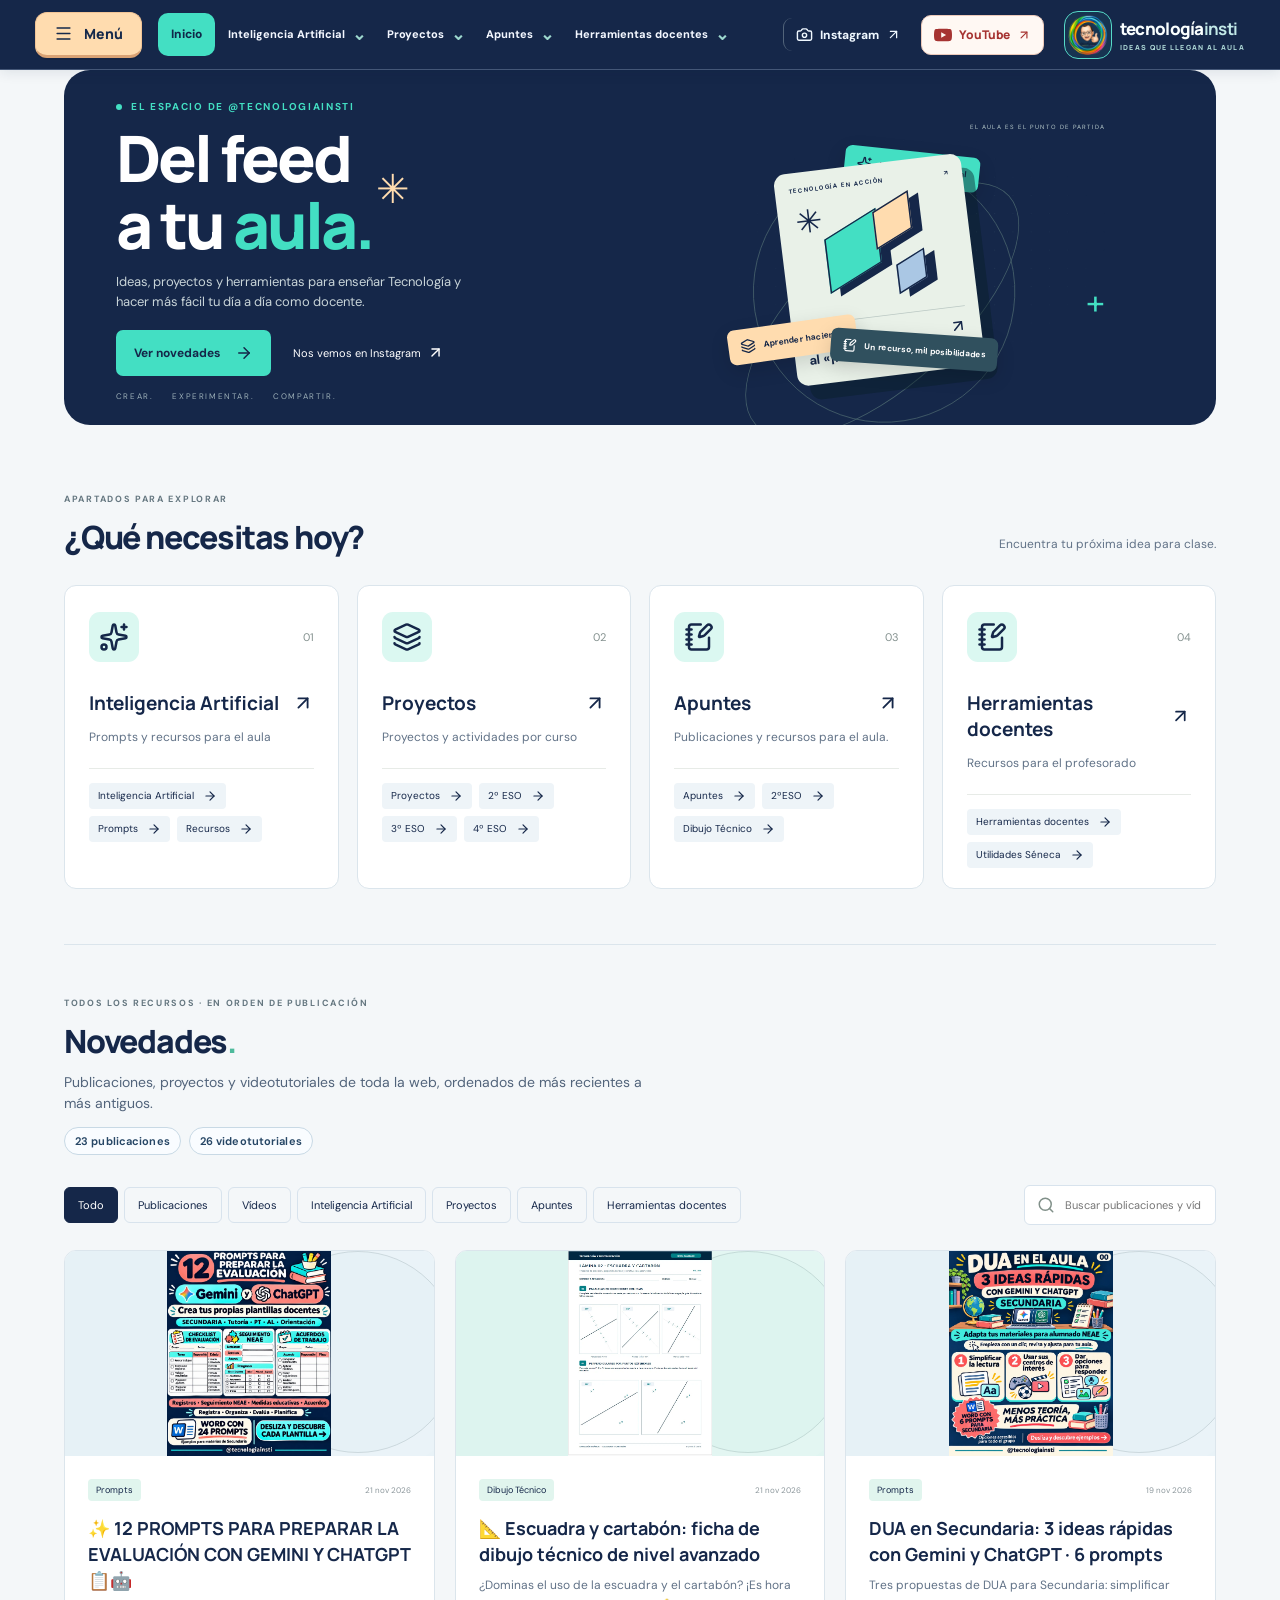
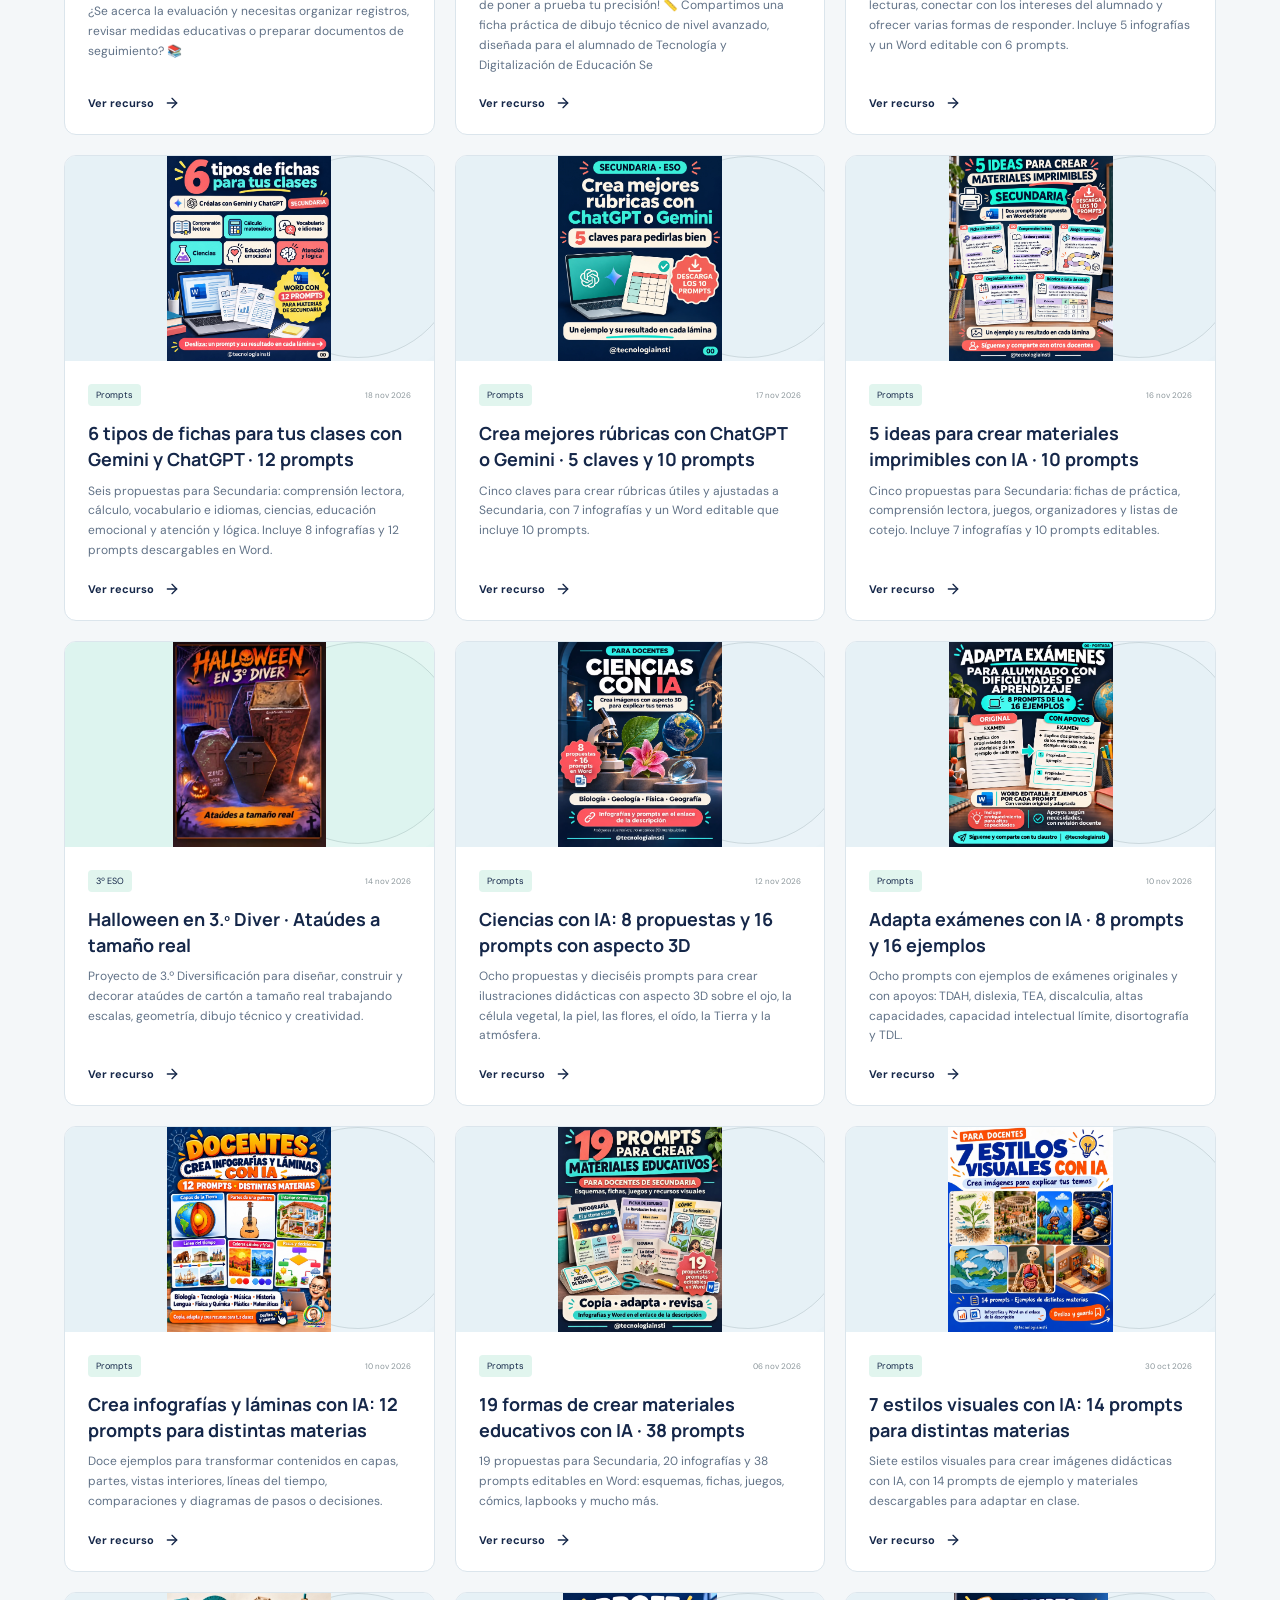
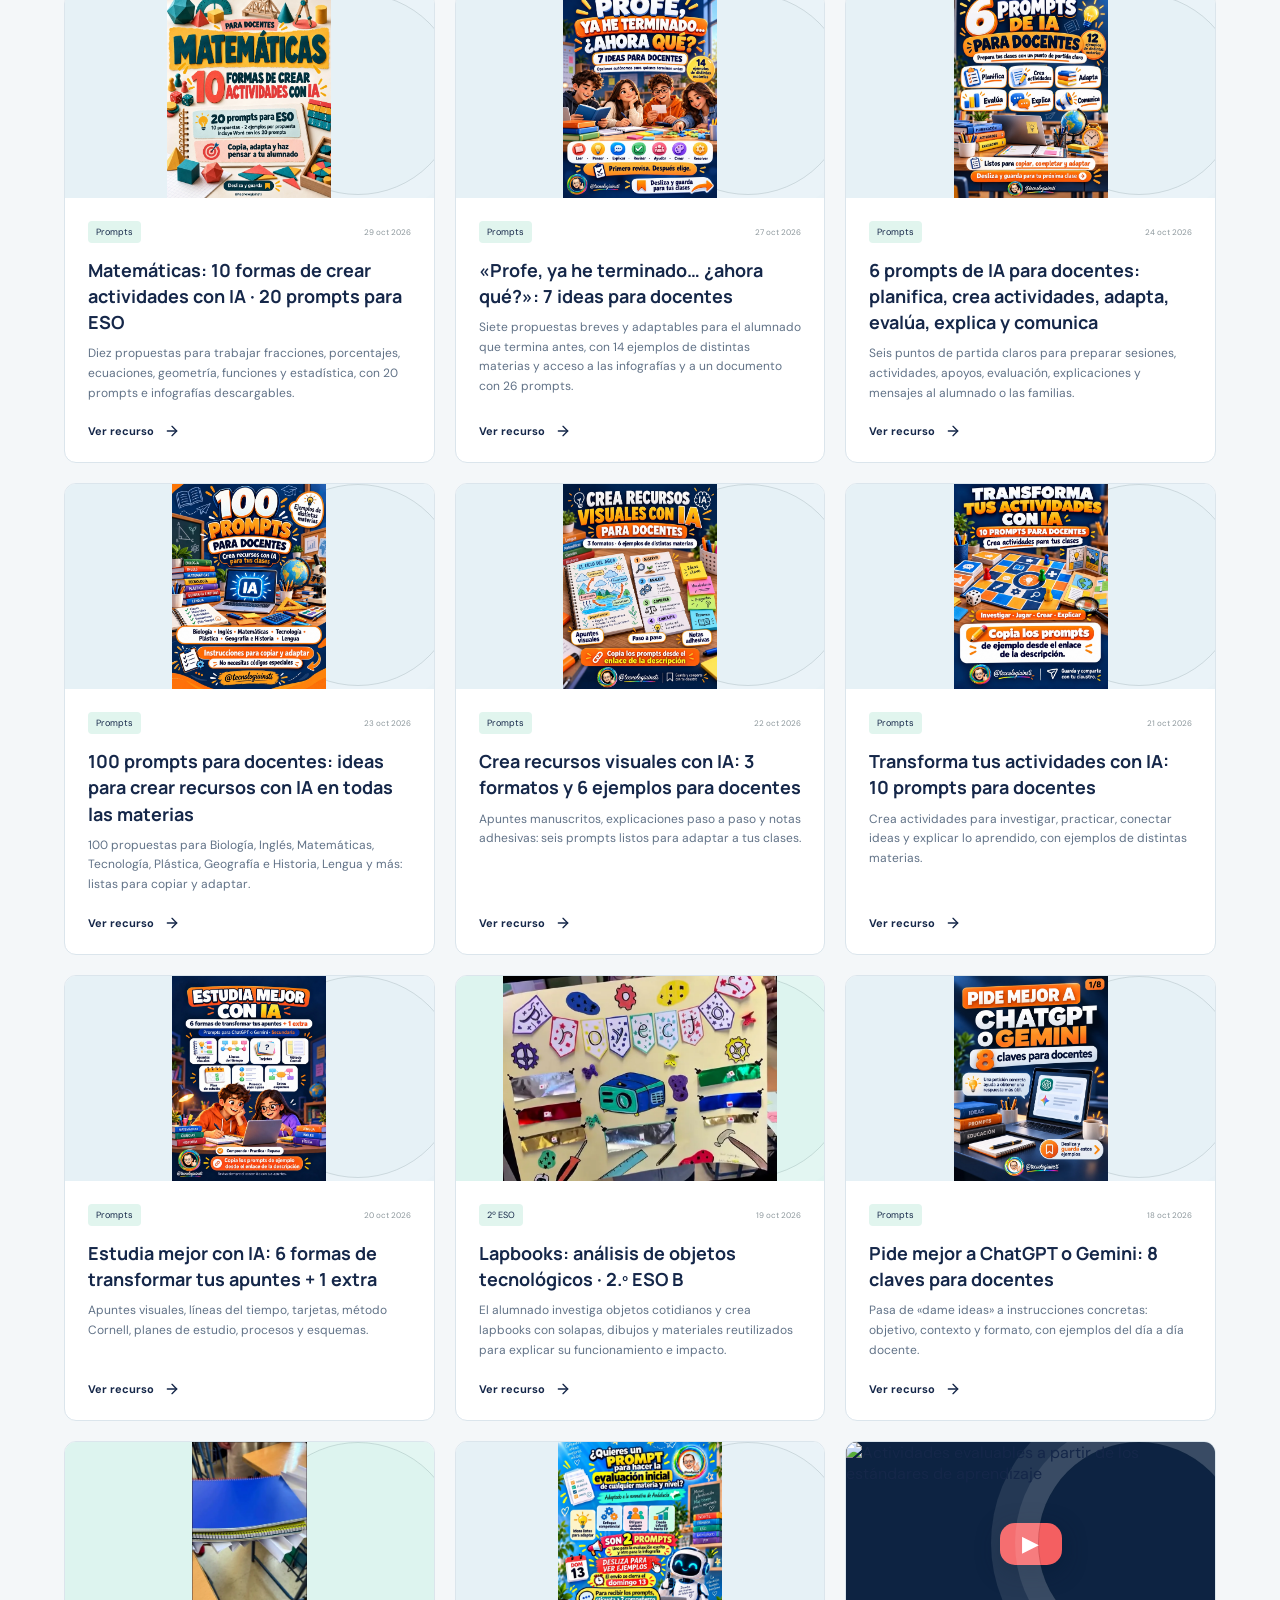
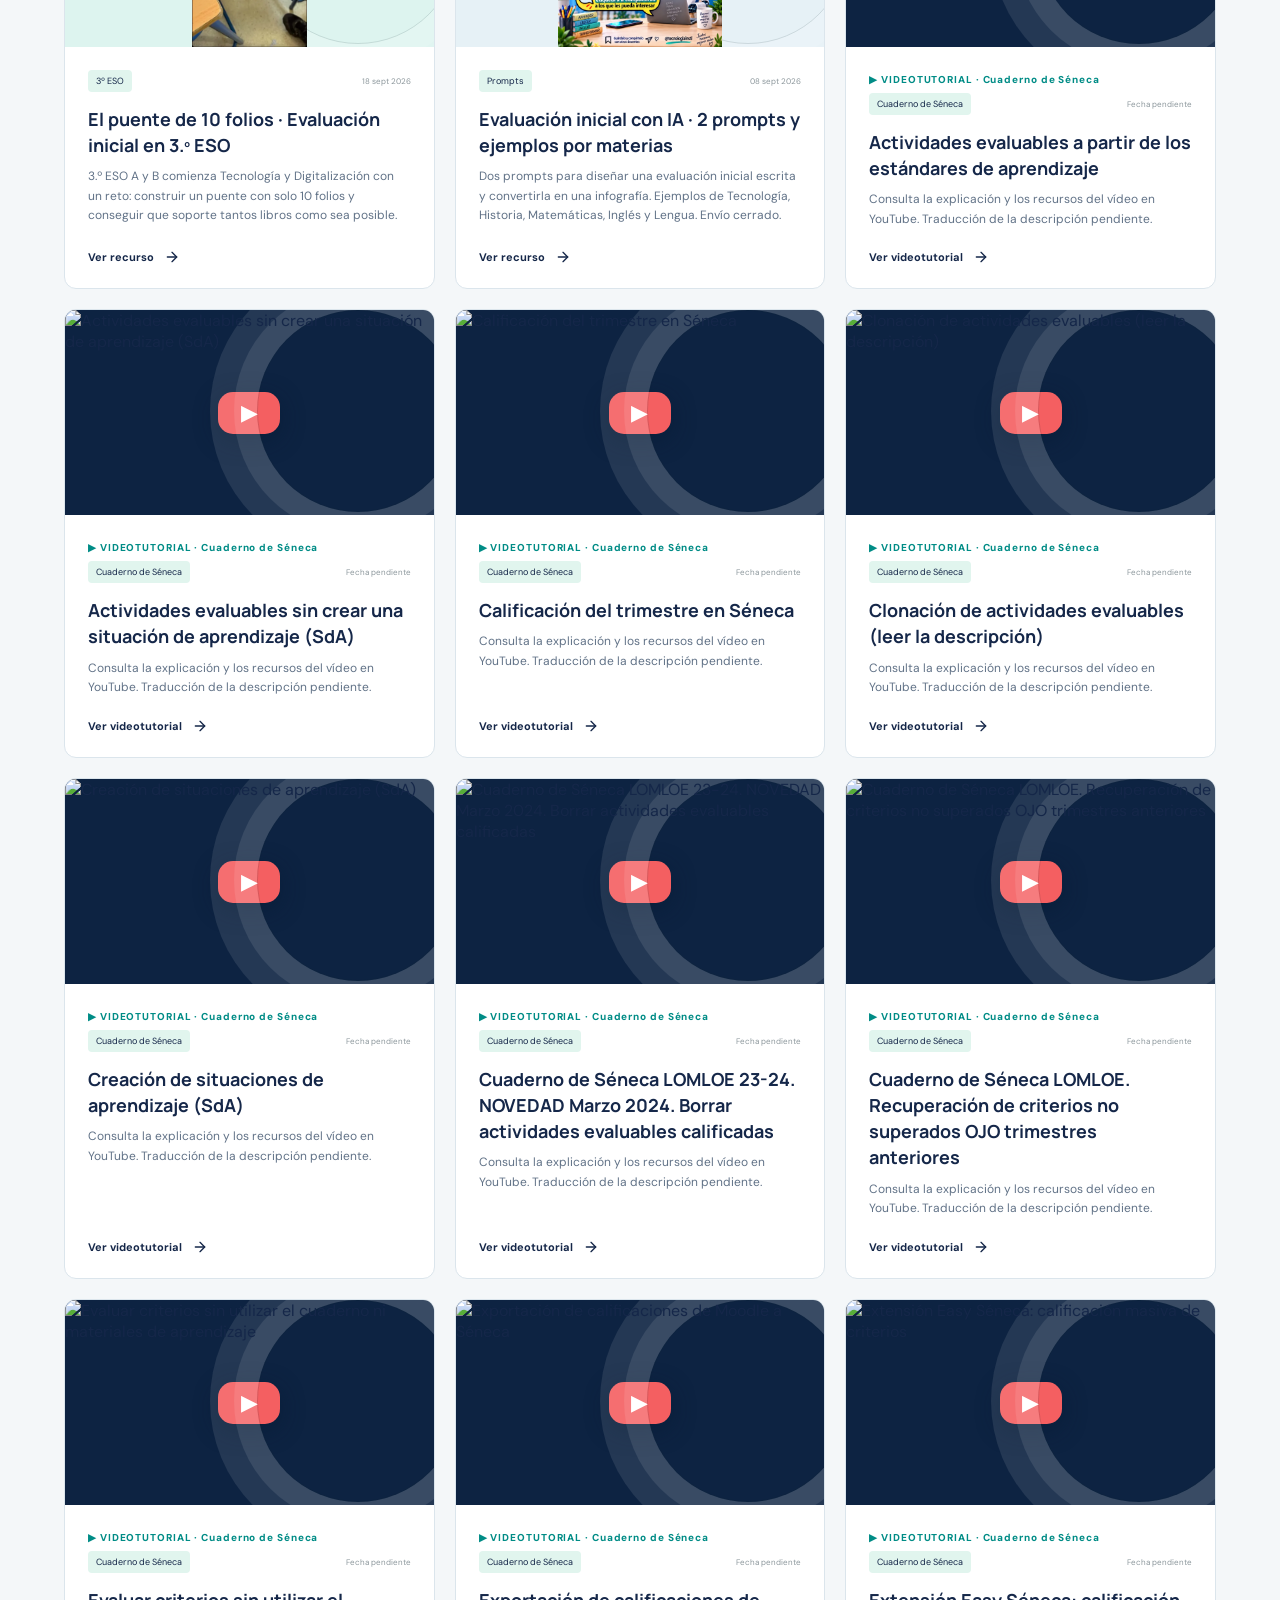
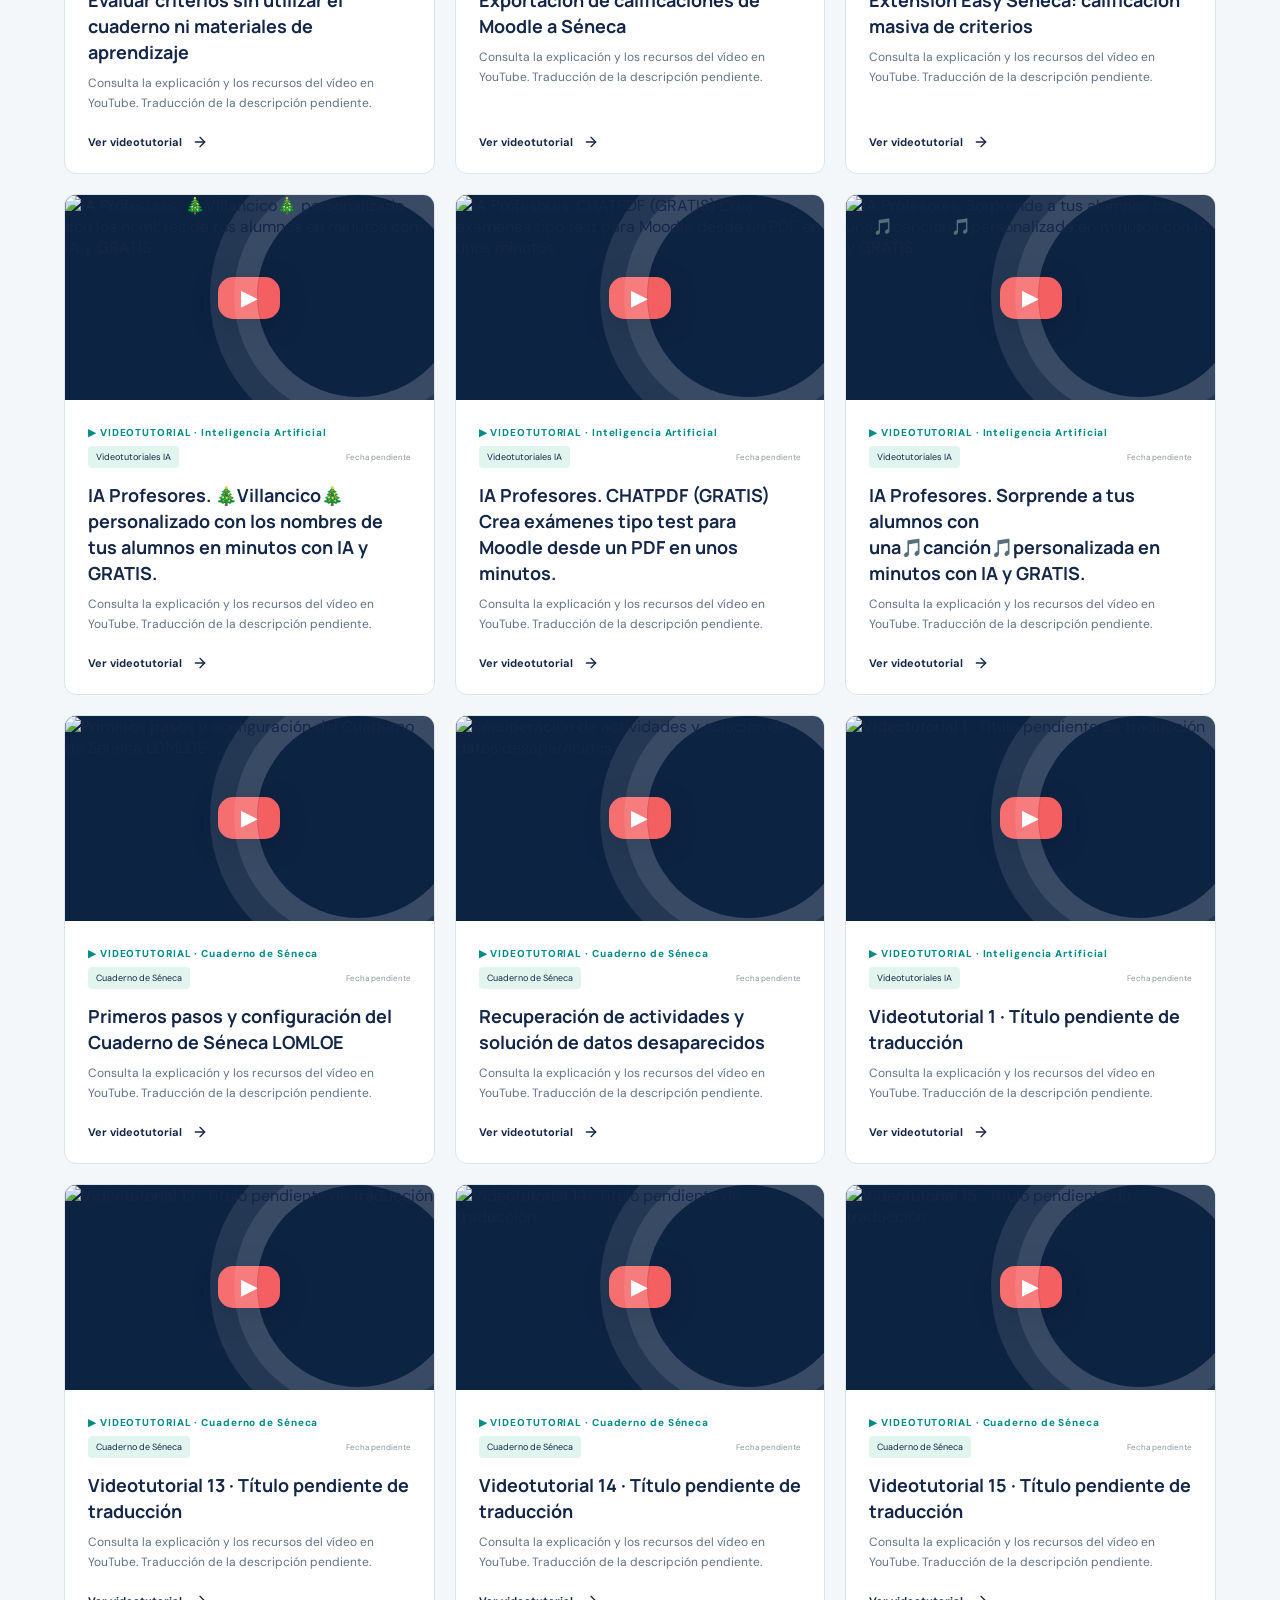
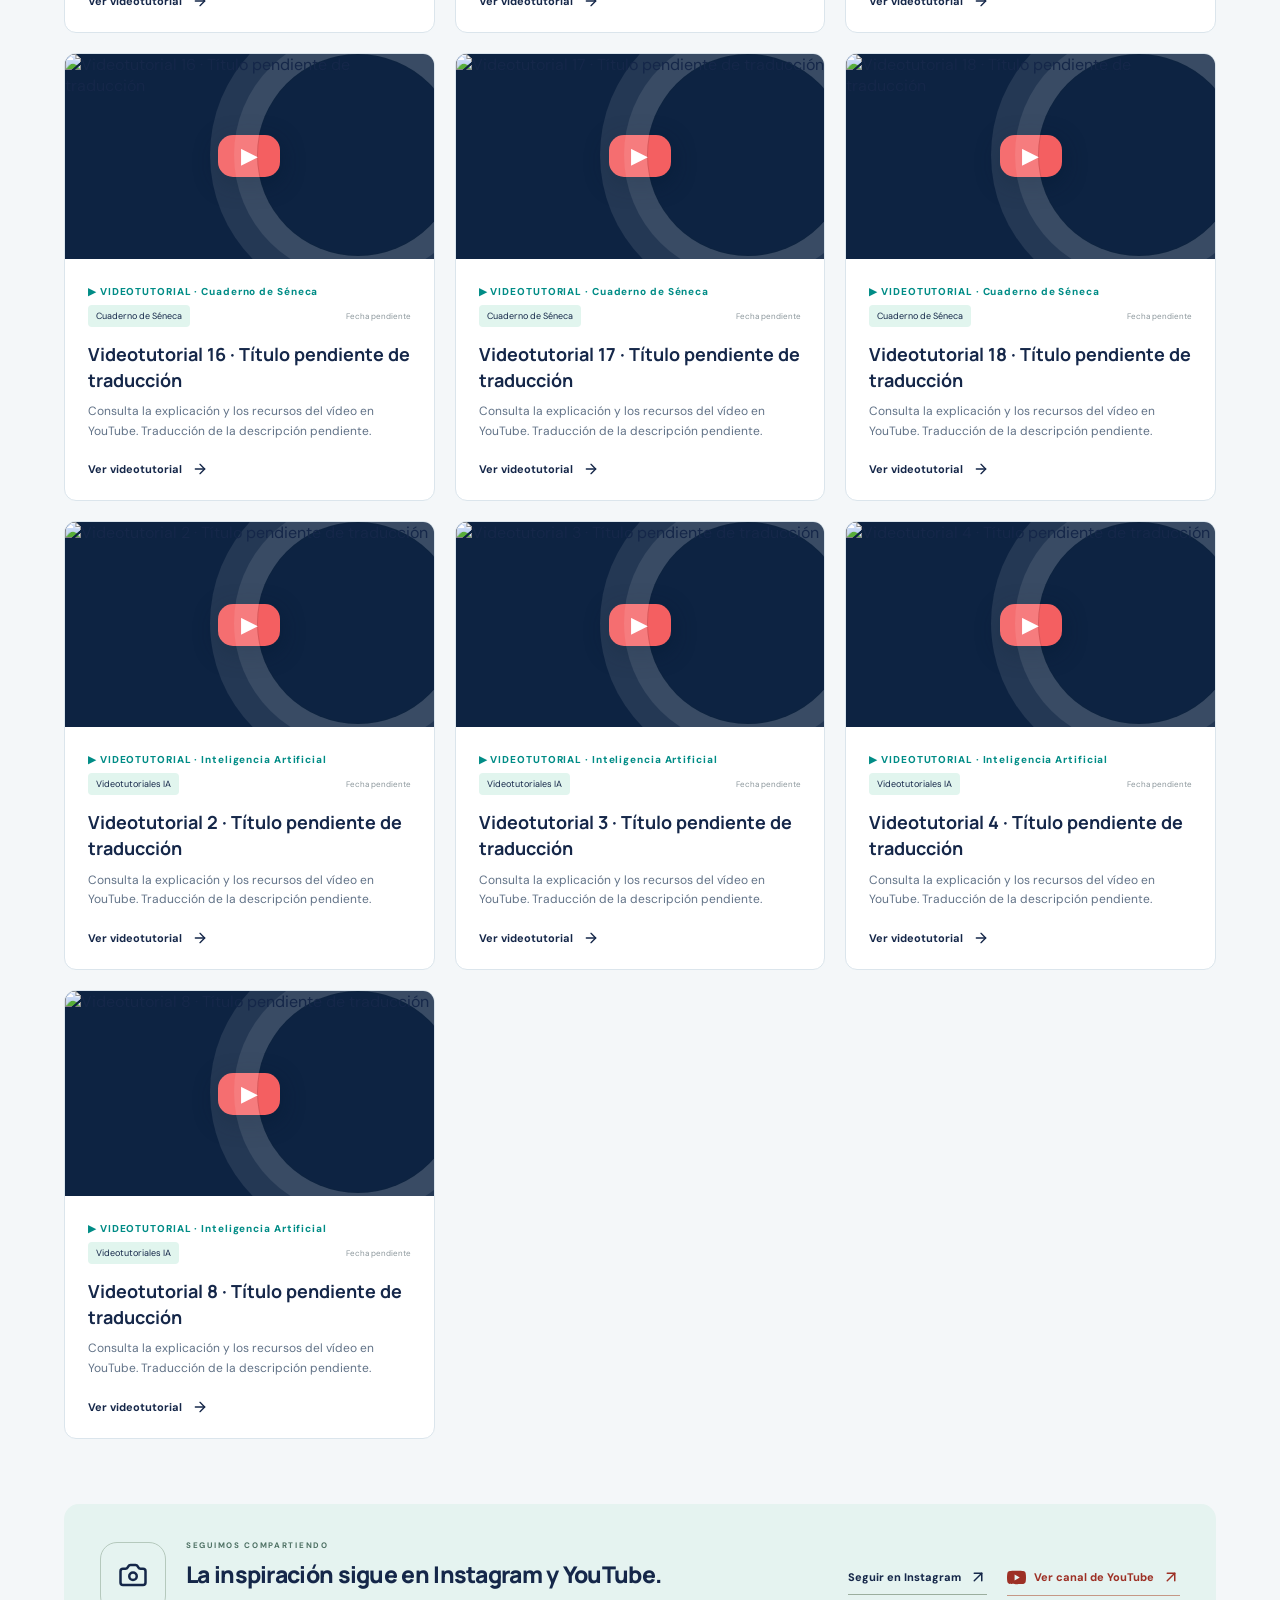
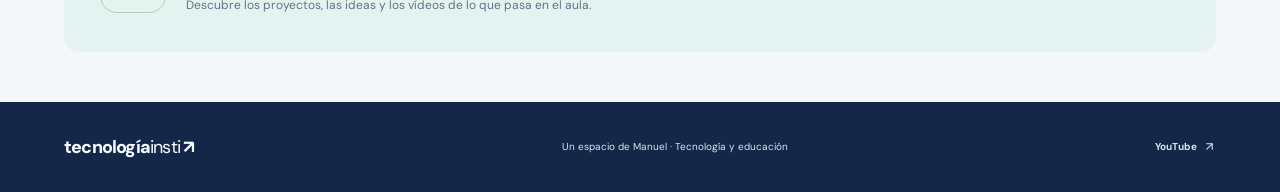
==== commit a135ed57: "1" ====
--- a/index.html
+++ b/index.html
@@ -1 +1 @@
-<!doctype html><html lang="es"><head><meta charset="UTF-8"><meta name="viewport" content="width=device-width,initial-scale=1"><meta name="description" content="Novedades, videotutoriales, recursos de inteligencia artificial y proyectos de Tecnología para el profesorado de @tecnologiainsti."><title>Tecnología Insti · Ideas que llegan al aula</title><link rel="stylesheet" href="./assets/style.css?v=51"><script src="./assets/posts.js?v=43"></script><script src="./assets/menu-config.js?v=51"></script><script src="./assets/news-data.js?v=51"></script><script defer src="./assets/site-boot.js?v=51"></script><link rel="icon" type="image/png" href="./assets/favicon-tecnologiainsti.png"></head><body><div id="root"></div><noscript>Activa JavaScript para explorar el tablón de recursos.</noscript></body></html>+<!doctype html><html lang="es"><head><meta charset="UTF-8"><meta name="viewport" content="width=device-width,initial-scale=1"><meta name="description" content="Novedades, videotutoriales, recursos de inteligencia artificial y proyectos de Tecnología para el profesorado de @tecnologiainsti."><title>Tecnología Insti · Ideas que llegan al aula</title><link rel="stylesheet" href="./assets/style.css?v=52"><script src="./assets/posts.js?v=43"></script><script src="./assets/menu-config.js?v=51"></script><script src="./assets/post-format.js?v=52"></script><script src="./assets/news-data.js?v=51"></script><script defer src="./assets/site-boot.js?v=52"></script><link rel="icon" type="image/png" href="./assets/favicon-tecnologiainsti.png"></head><body><div id="root"></div><noscript>Activa JavaScript para explorar el tablón de recursos.</noscript></body></html>
--- a/assets/style.css
+++ b/assets/style.css
@@ -434,3 +434,11 @@
 
 .news-stats{display:flex;flex-wrap:wrap;gap:8px;margin:12px 0 0}
 .news-stats span{font-size:11px;letter-spacing:.01em;color:#264665;border:1px solid #c8d9e5;border-radius:50px;padding:6px 10px;background:#f9fcff;font-weight:650}
+
+/* V52 · Texto enriquecido y enlaces seguros dentro de las publicaciones. */
+.article-content a{color:#057e8f;text-decoration:underline;text-underline-offset:2px;overflow-wrap:anywhere}
+.article-content a:hover{color:#114f72}
+.article-content strong{font-weight:800}
+.article-content em{font-style:italic}
+.article-content h2{font-family:'DM Sans',sans-serif;font-size:18px;font-weight:800;margin:22px 0 10px}
+.article-content u{text-decoration:underline;text-decoration-color:#08a898;text-underline-offset:3px}
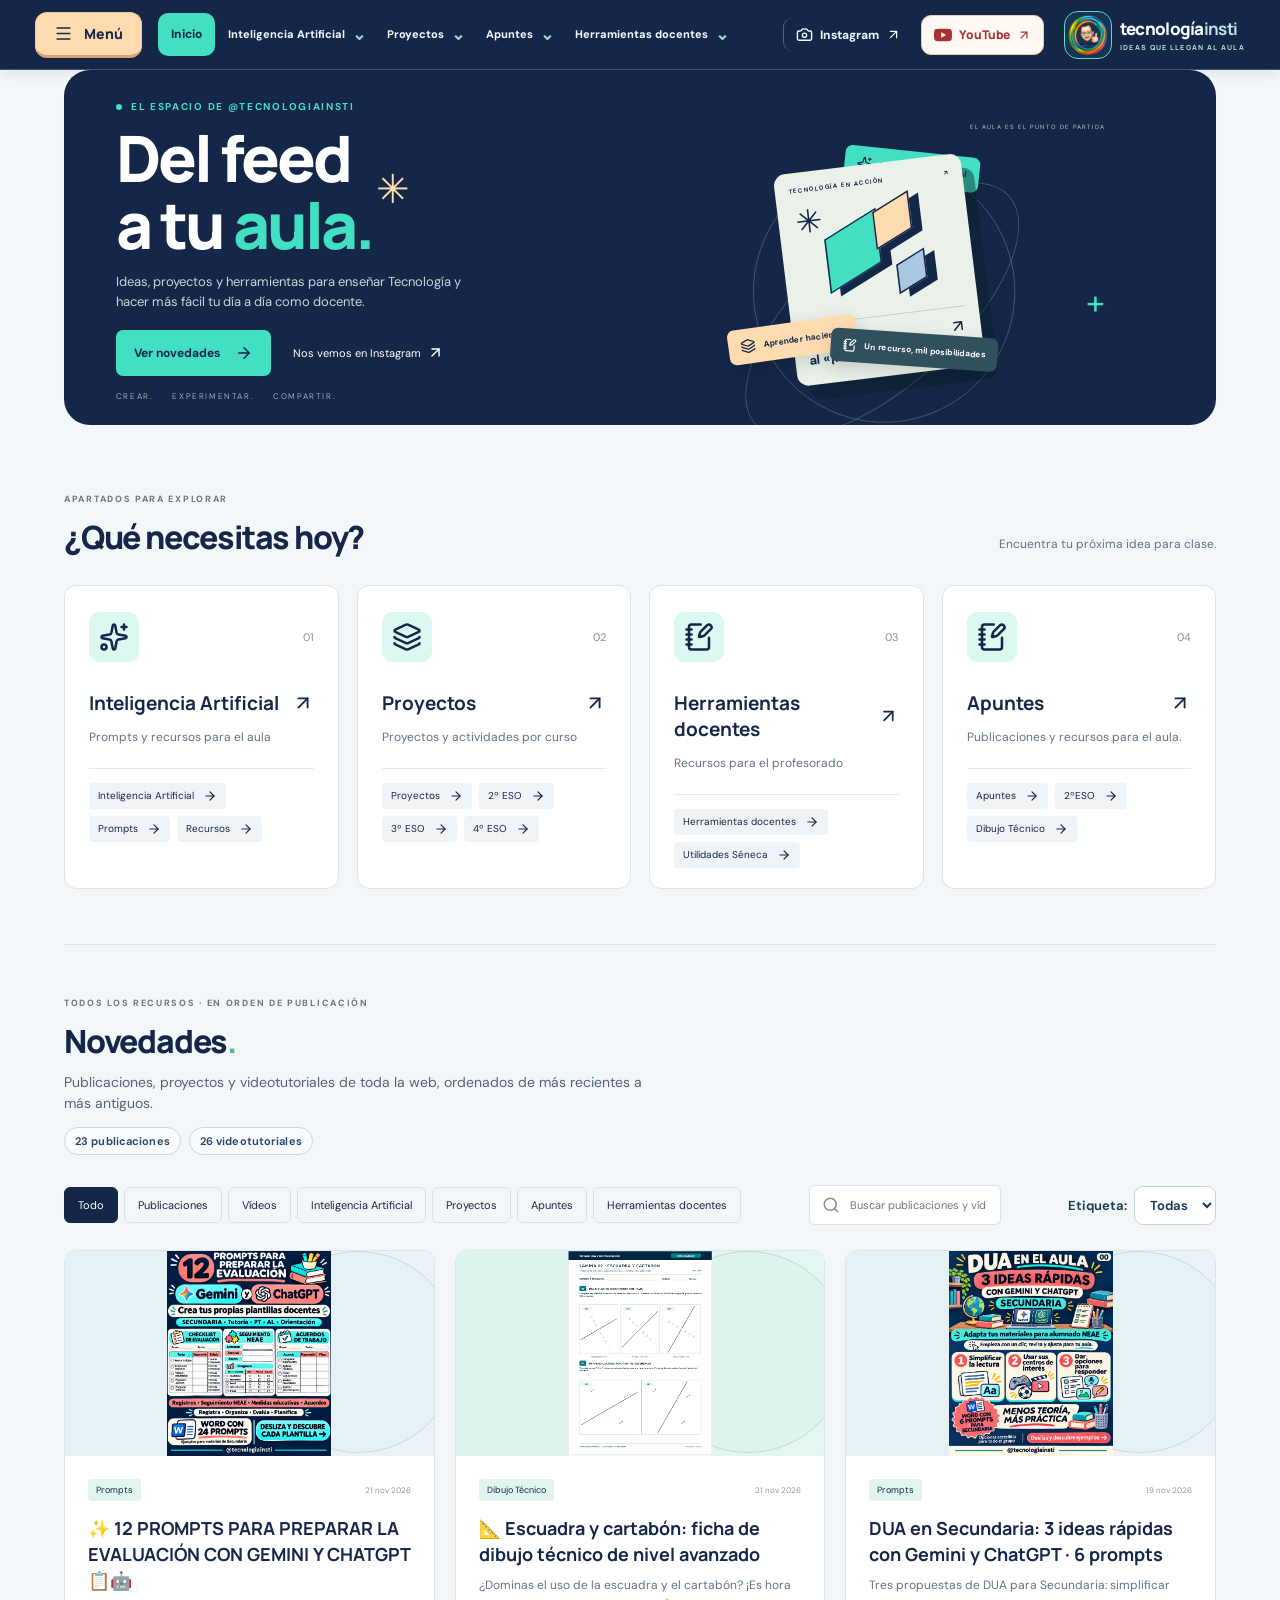
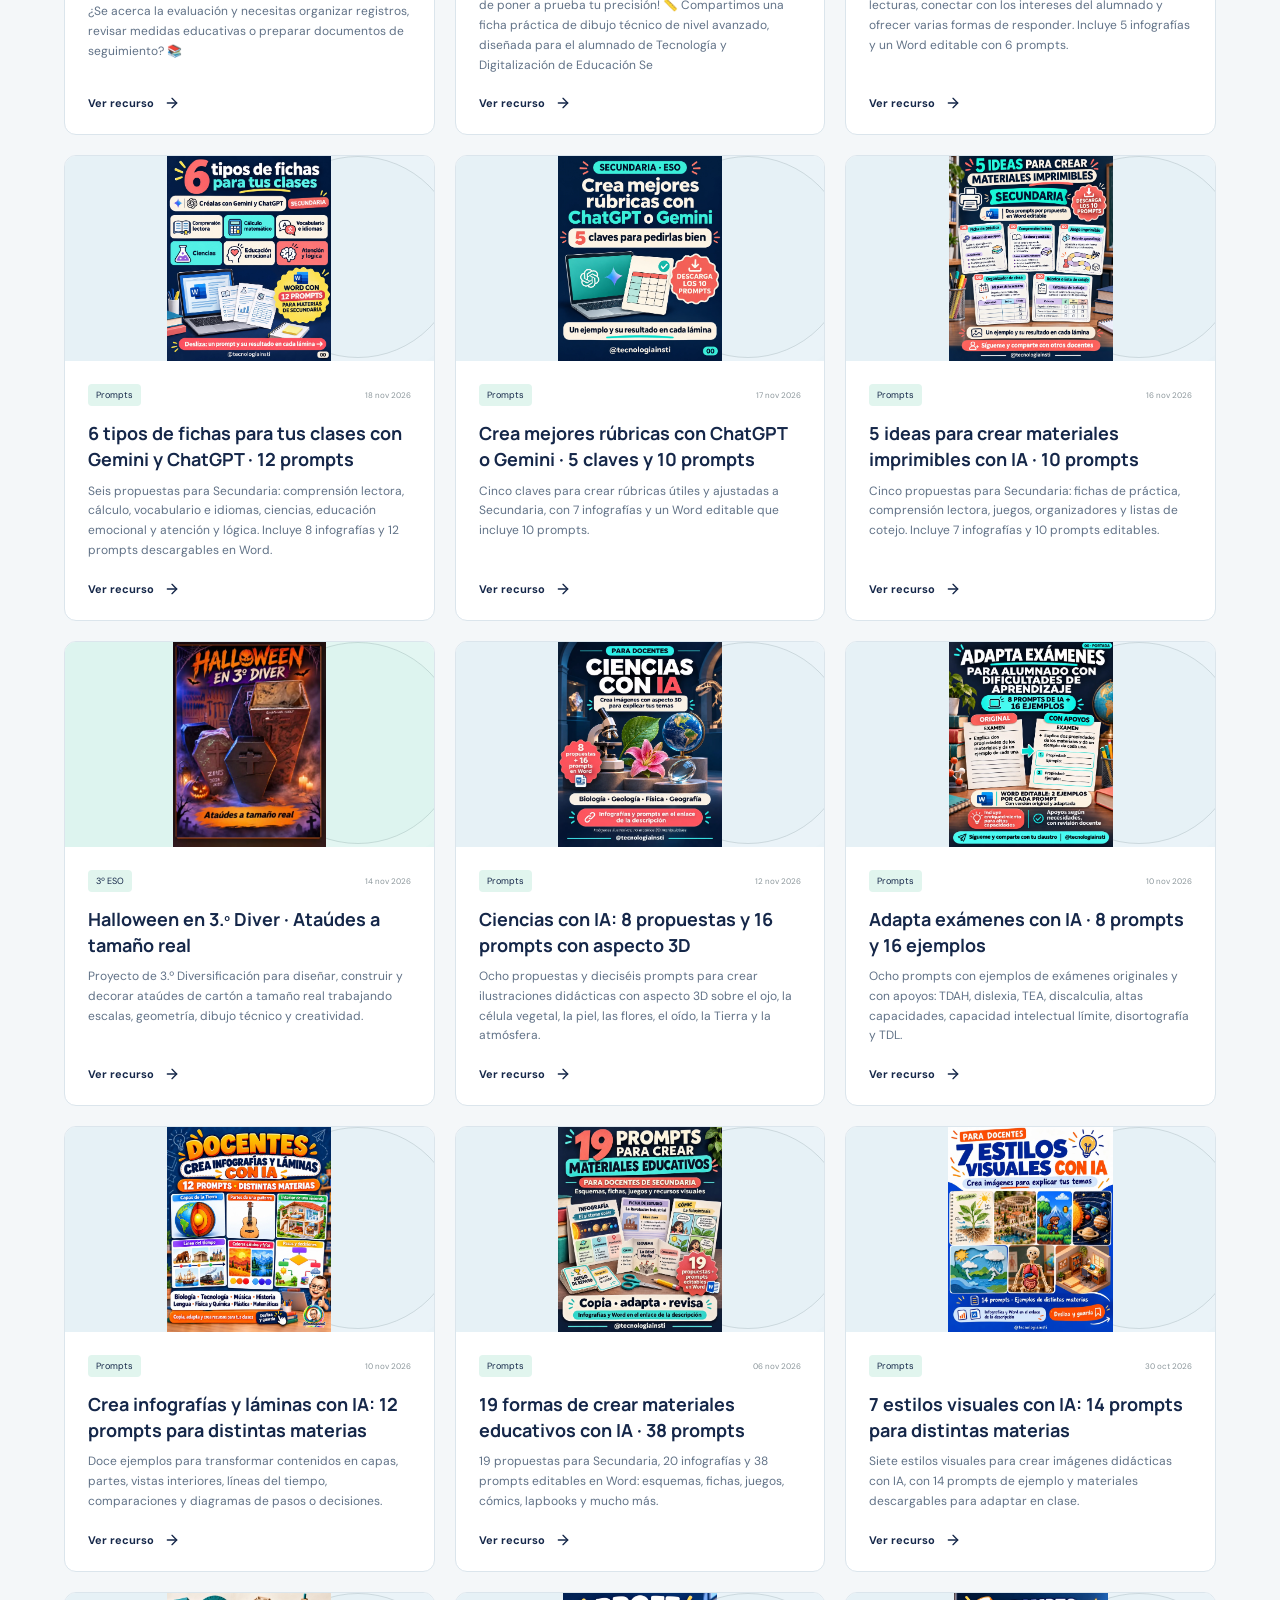
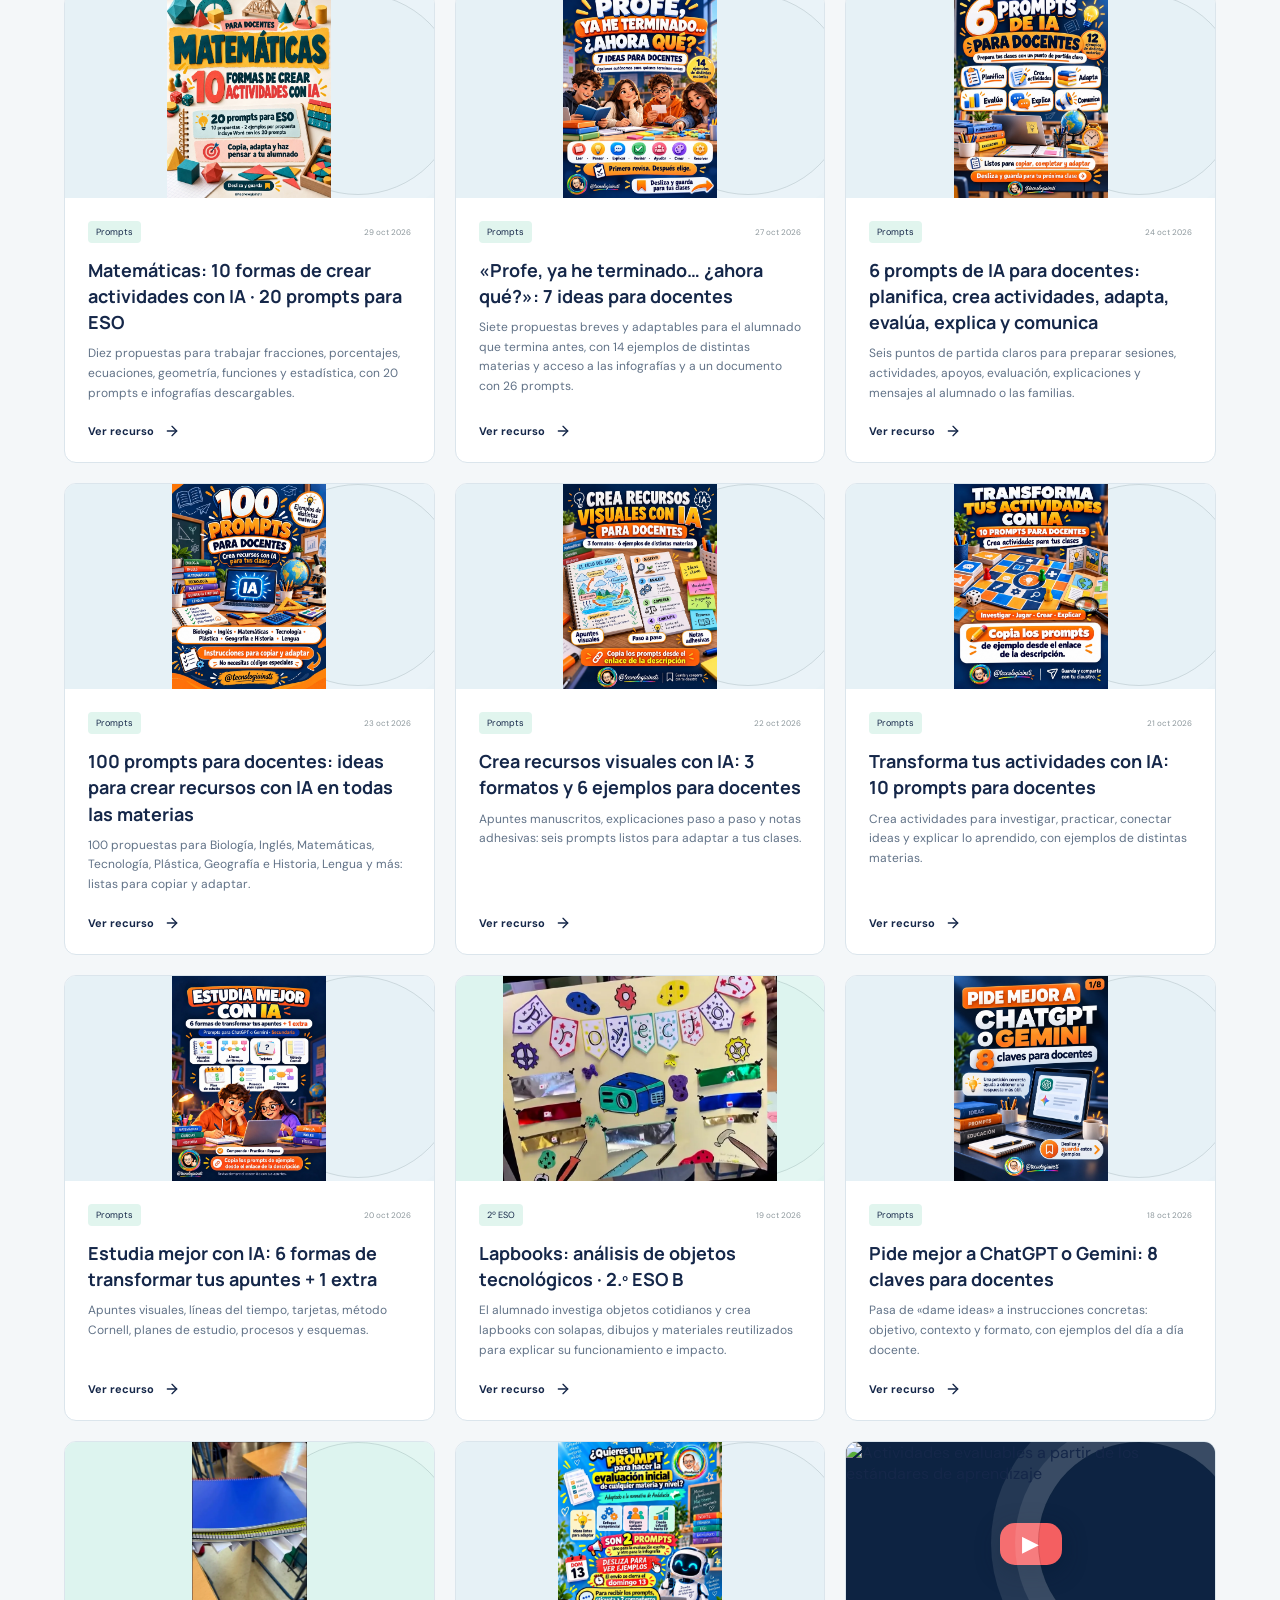
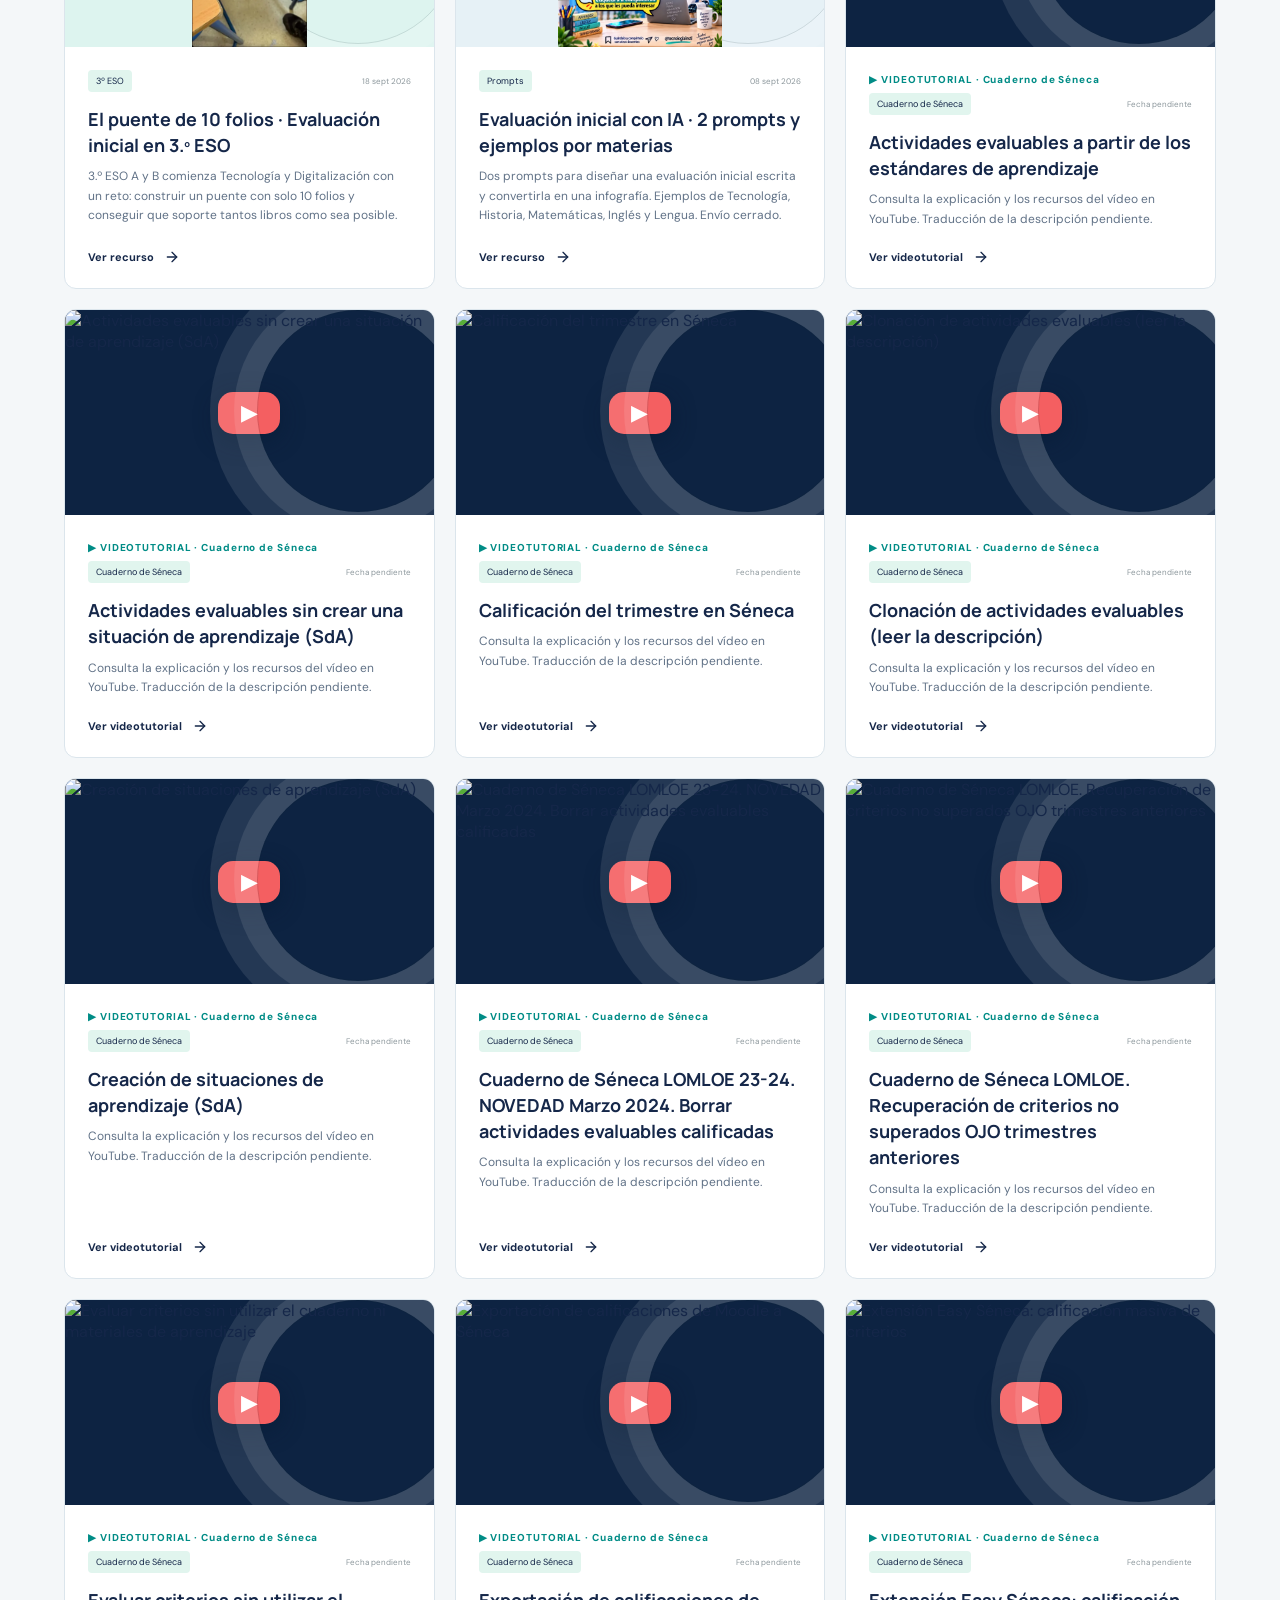
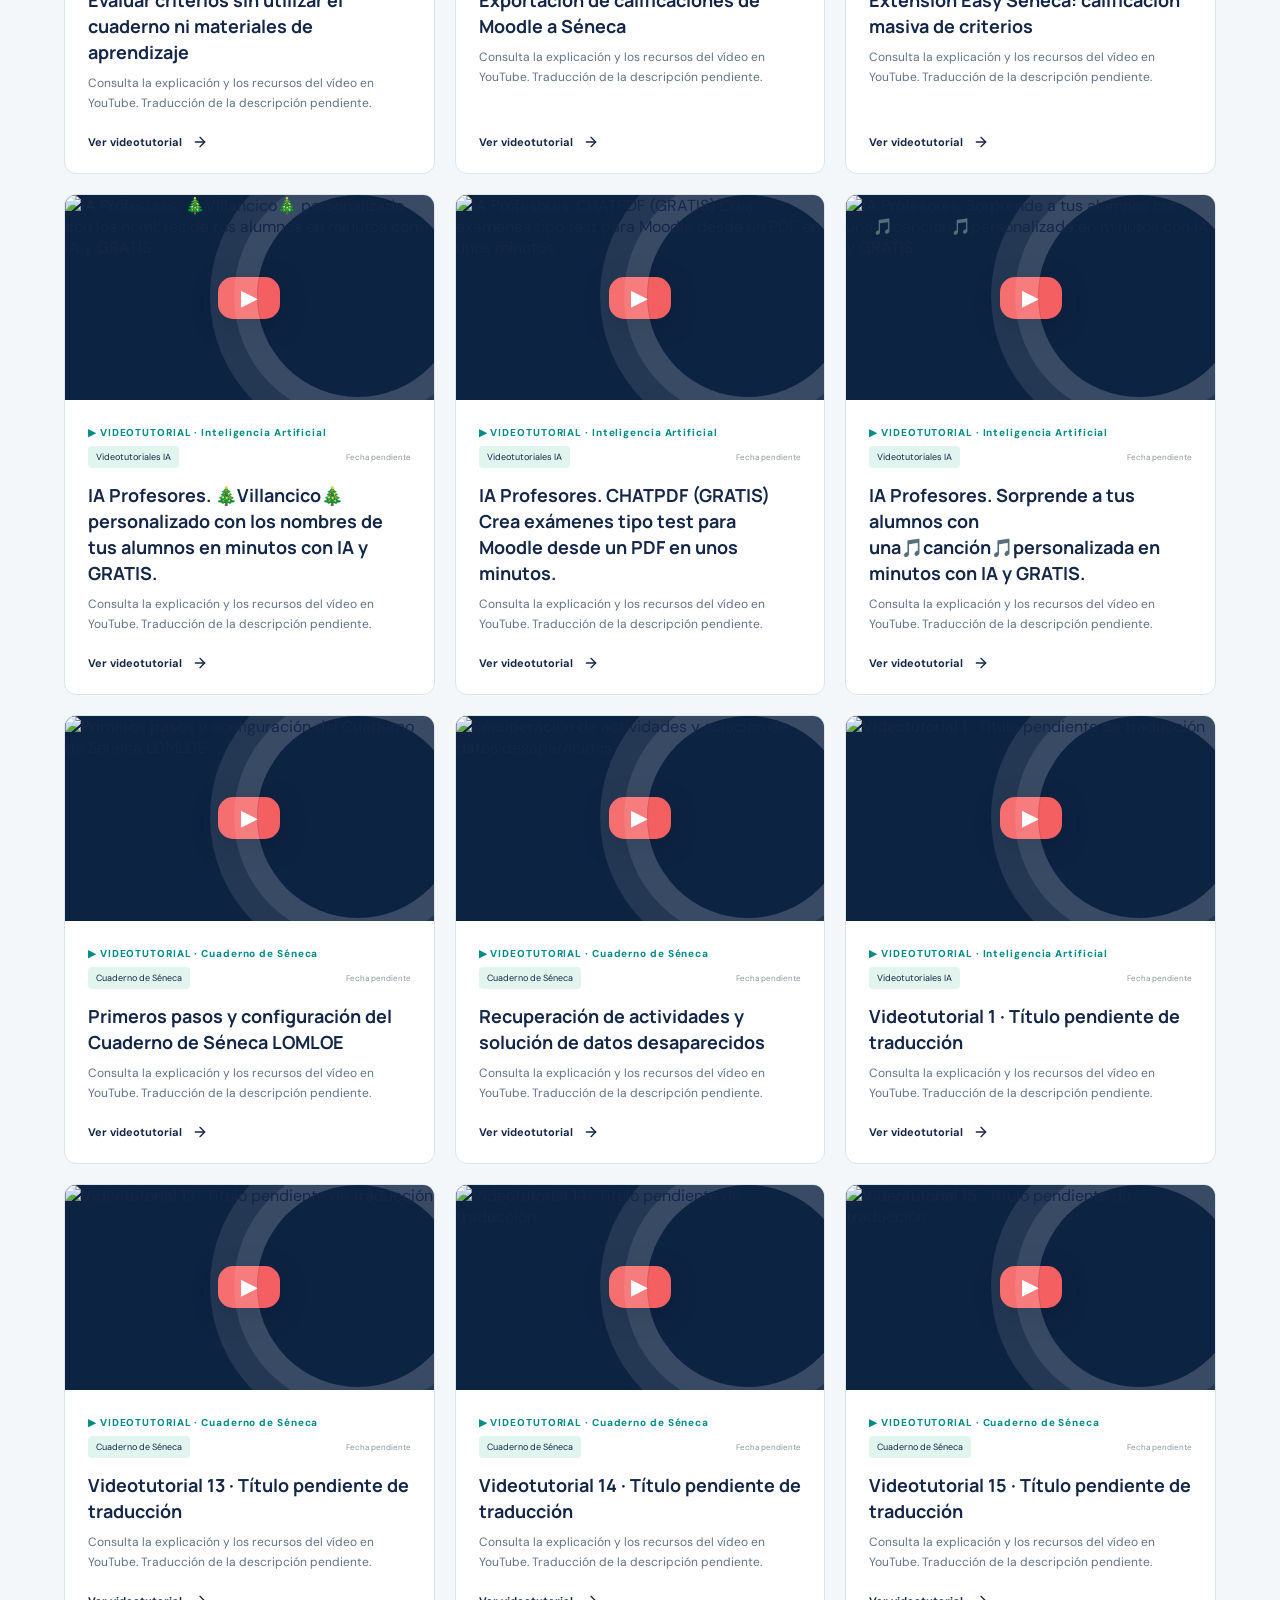
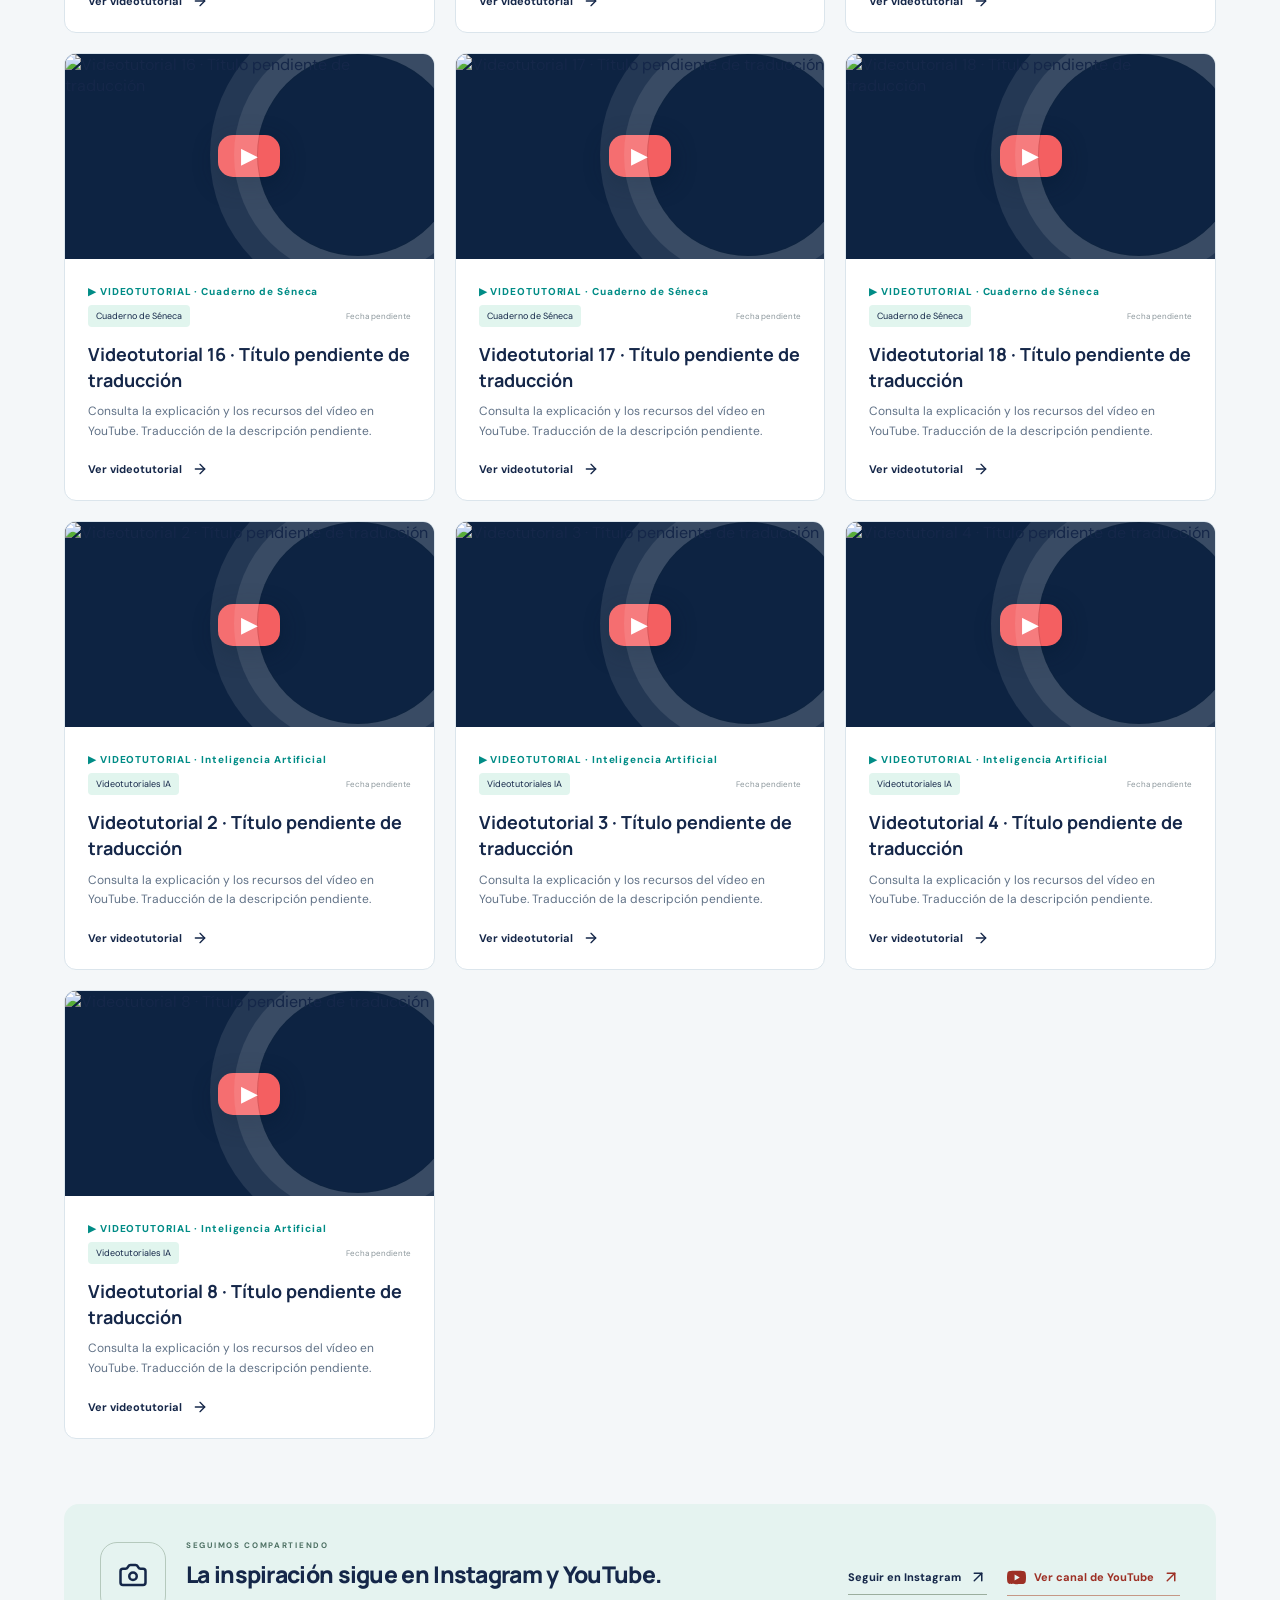
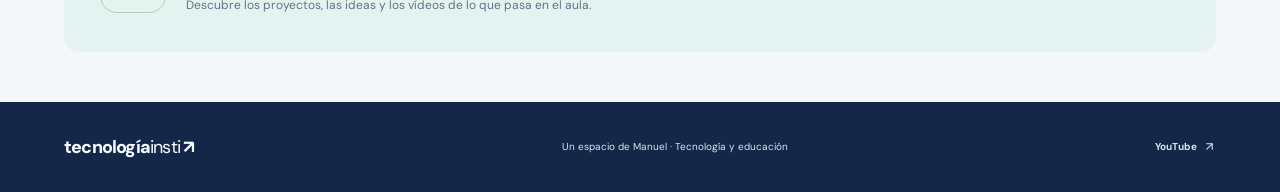
==== commit 2d11bc45: "1" ====
--- a/index.html
+++ b/index.html
@@ -1 +1 @@
-<!doctype html><html lang="es"><head><meta charset="UTF-8"><meta name="viewport" content="width=device-width,initial-scale=1"><meta name="description" content="Novedades, videotutoriales, recursos de inteligencia artificial y proyectos de Tecnología para el profesorado de @tecnologiainsti."><title>Tecnología Insti · Ideas que llegan al aula</title><link rel="stylesheet" href="./assets/style.css?v=52"><script src="./assets/posts.js?v=43"></script><script src="./assets/menu-config.js?v=51"></script><script src="./assets/post-format.js?v=52"></script><script src="./assets/news-data.js?v=51"></script><script defer src="./assets/site-boot.js?v=52"></script><link rel="icon" type="image/png" href="./assets/favicon-tecnologiainsti.png"></head><body><div id="root"></div><noscript>Activa JavaScript para explorar el tablón de recursos.</noscript></body></html>+<!doctype html><html lang="es"><head><meta charset="UTF-8"><meta name="viewport" content="width=device-width,initial-scale=1"><meta name="description" content="Novedades, videotutoriales, recursos de inteligencia artificial y proyectos de Tecnología para el profesorado de @tecnologiainsti."><title>Tecnología Insti · Ideas que llegan al aula</title><link rel="stylesheet" href="./assets/style.css?v=53"><script src="./assets/posts.js?v=43"></script><script src="./assets/menu-config.js?v=51"></script><script src="./assets/post-format.js?v=52"></script><script src="./assets/post-visibility.js?v=54"></script><script src="./assets/news-data.js?v=54"></script><script defer src="./assets/site-boot.js?v=54"></script><link rel="icon" type="image/png" href="./assets/favicon-tecnologiainsti.png"></head><body><div id="root"></div><noscript>Activa JavaScript para explorar el tablón de recursos.</noscript></body></html>
--- a/assets/style.css
+++ b/assets/style.css
@@ -442,3 +442,19 @@
 .article-content em{font-style:italic}
 .article-content h2{font-family:'DM Sans',sans-serif;font-size:18px;font-weight:800;margin:22px 0 10px}
 .article-content u{text-decoration:underline;text-decoration-color:#08a898;text-underline-offset:3px}
+
+/* V53 · Menú progresivo: segundo y tercer nivel cerrados inicialmente. */
+.ti-panel-branch:not([open]) > :not(summary){display:none!important}
+.ti-panel-branch > summary{user-select:none;list-style:none;display:flex;align-items:center;justify-content:space-between;gap:8px}
+.ti-panel-branch > summary::-webkit-details-marker{display:none}
+.ti-panel-branch > summary::after{content:"⌄";font-weight:700;font-size:15px;color:#13766e;transition:transform .16s ease}
+.ti-panel-branch[open] > summary::after{transform:rotate(180deg)}
+.ti-panel-branch > summary:hover,.ti-panel-branch > summary:focus-visible{background:#d8f7ee;outline-offset:2px}
+@media(prefers-reduced-motion:reduce){.ti-panel-branch > summary::after{transition:none}}
+
+/* V54 · Portada editable y filtro temático integrado. */
+.hero-art.hero-photo{background-size:cover;background-position:center;background-repeat:no-repeat;overflow:hidden}
+.hero-art.hero-photo>*{display:none!important}
+.tag-filter{display:flex;align-items:center;gap:7px;white-space:nowrap;font-size:13px;font-weight:650;color:#173b52}
+.tag-filter select{border:1px solid #bfd6d8;border-radius:9px;padding:9px 11px;background:white;color:#15385a;max-width:190px}
+@media(max-width:650px){.tag-filter{width:100%}.tag-filter select{flex:1;max-width:100%}}
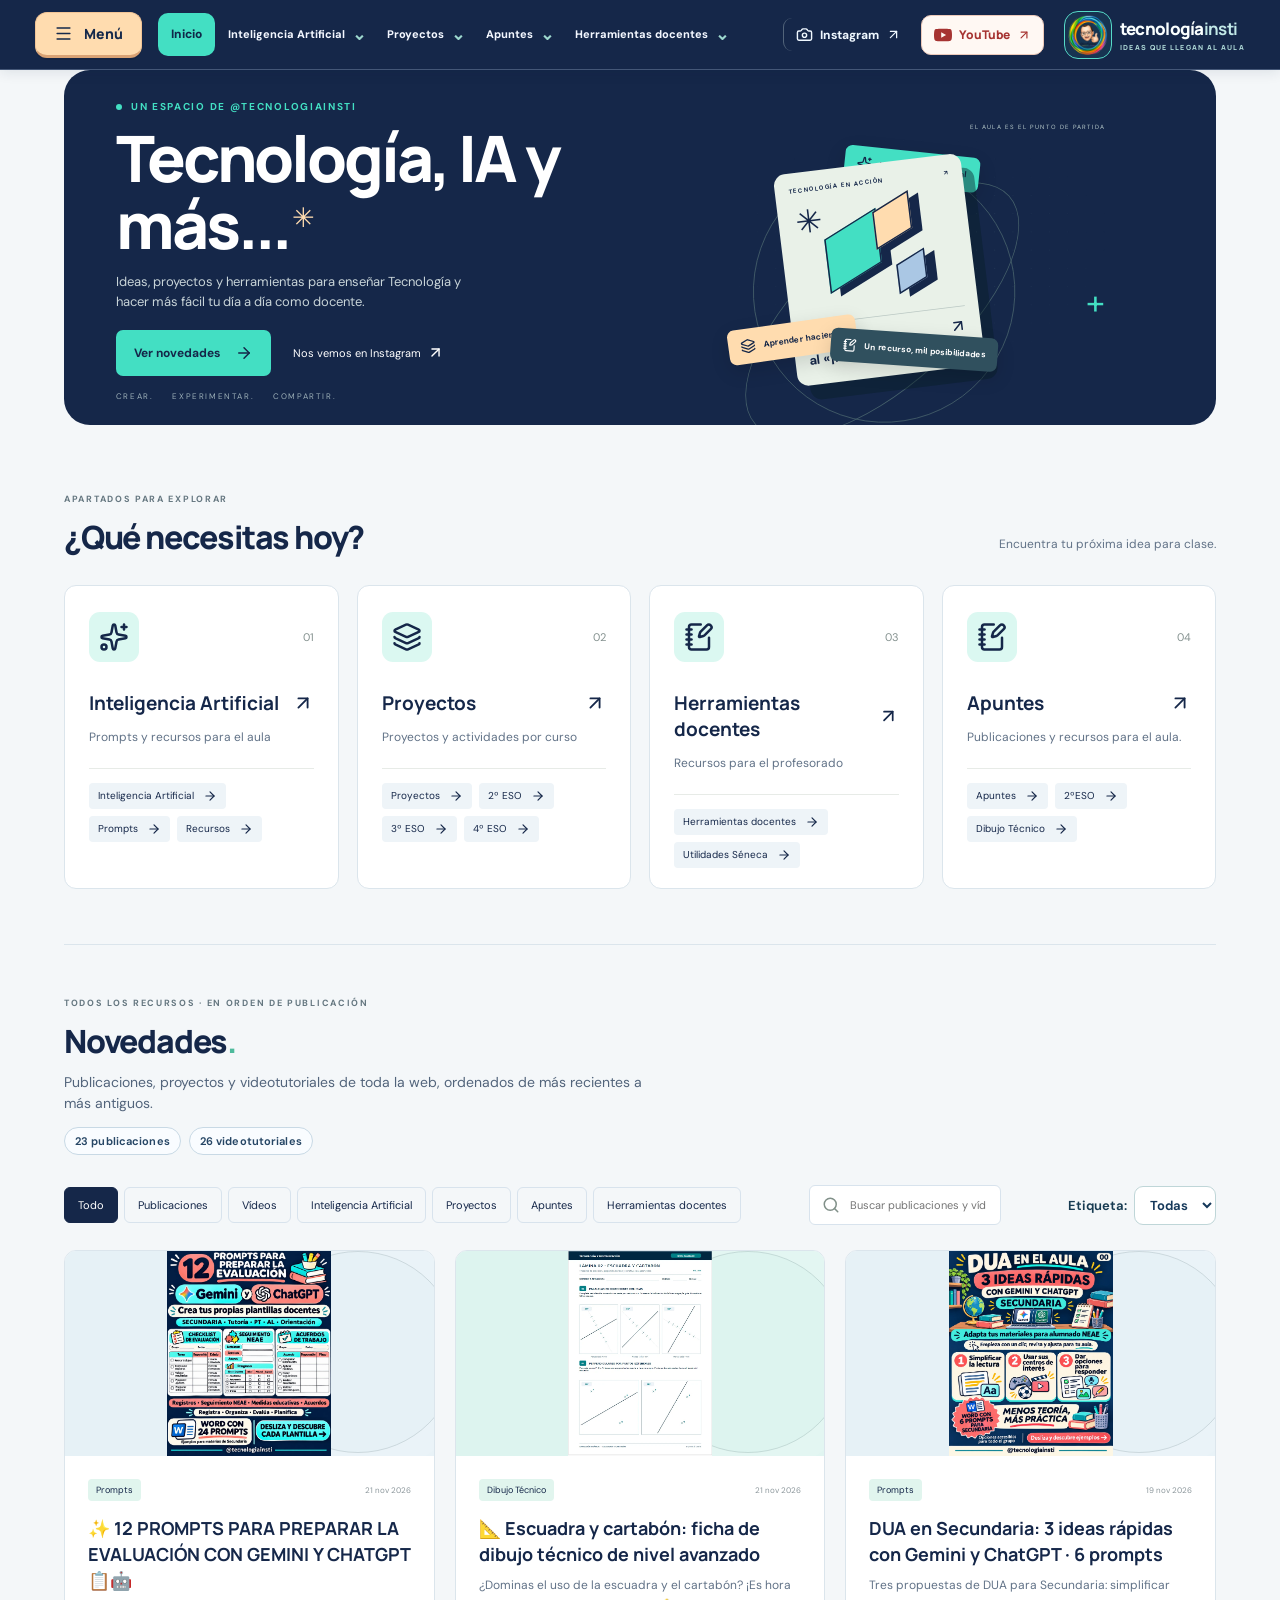
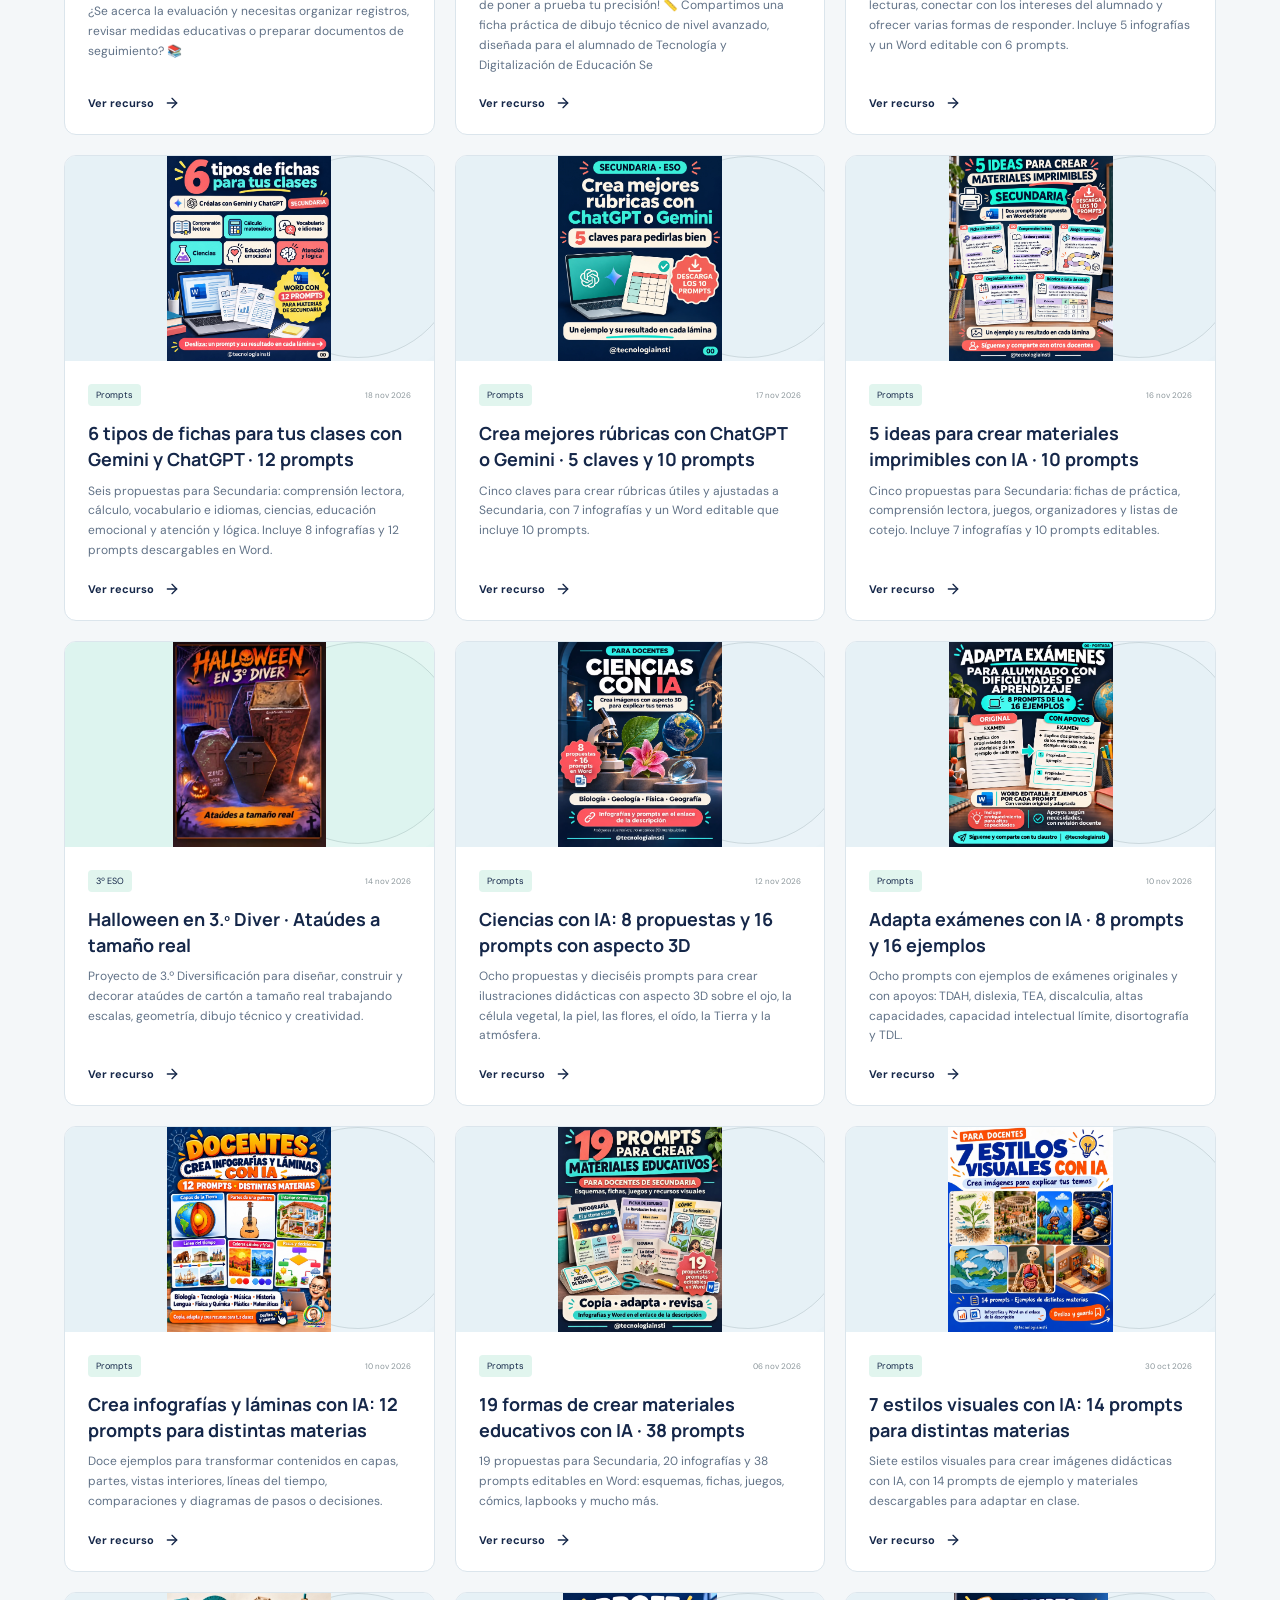
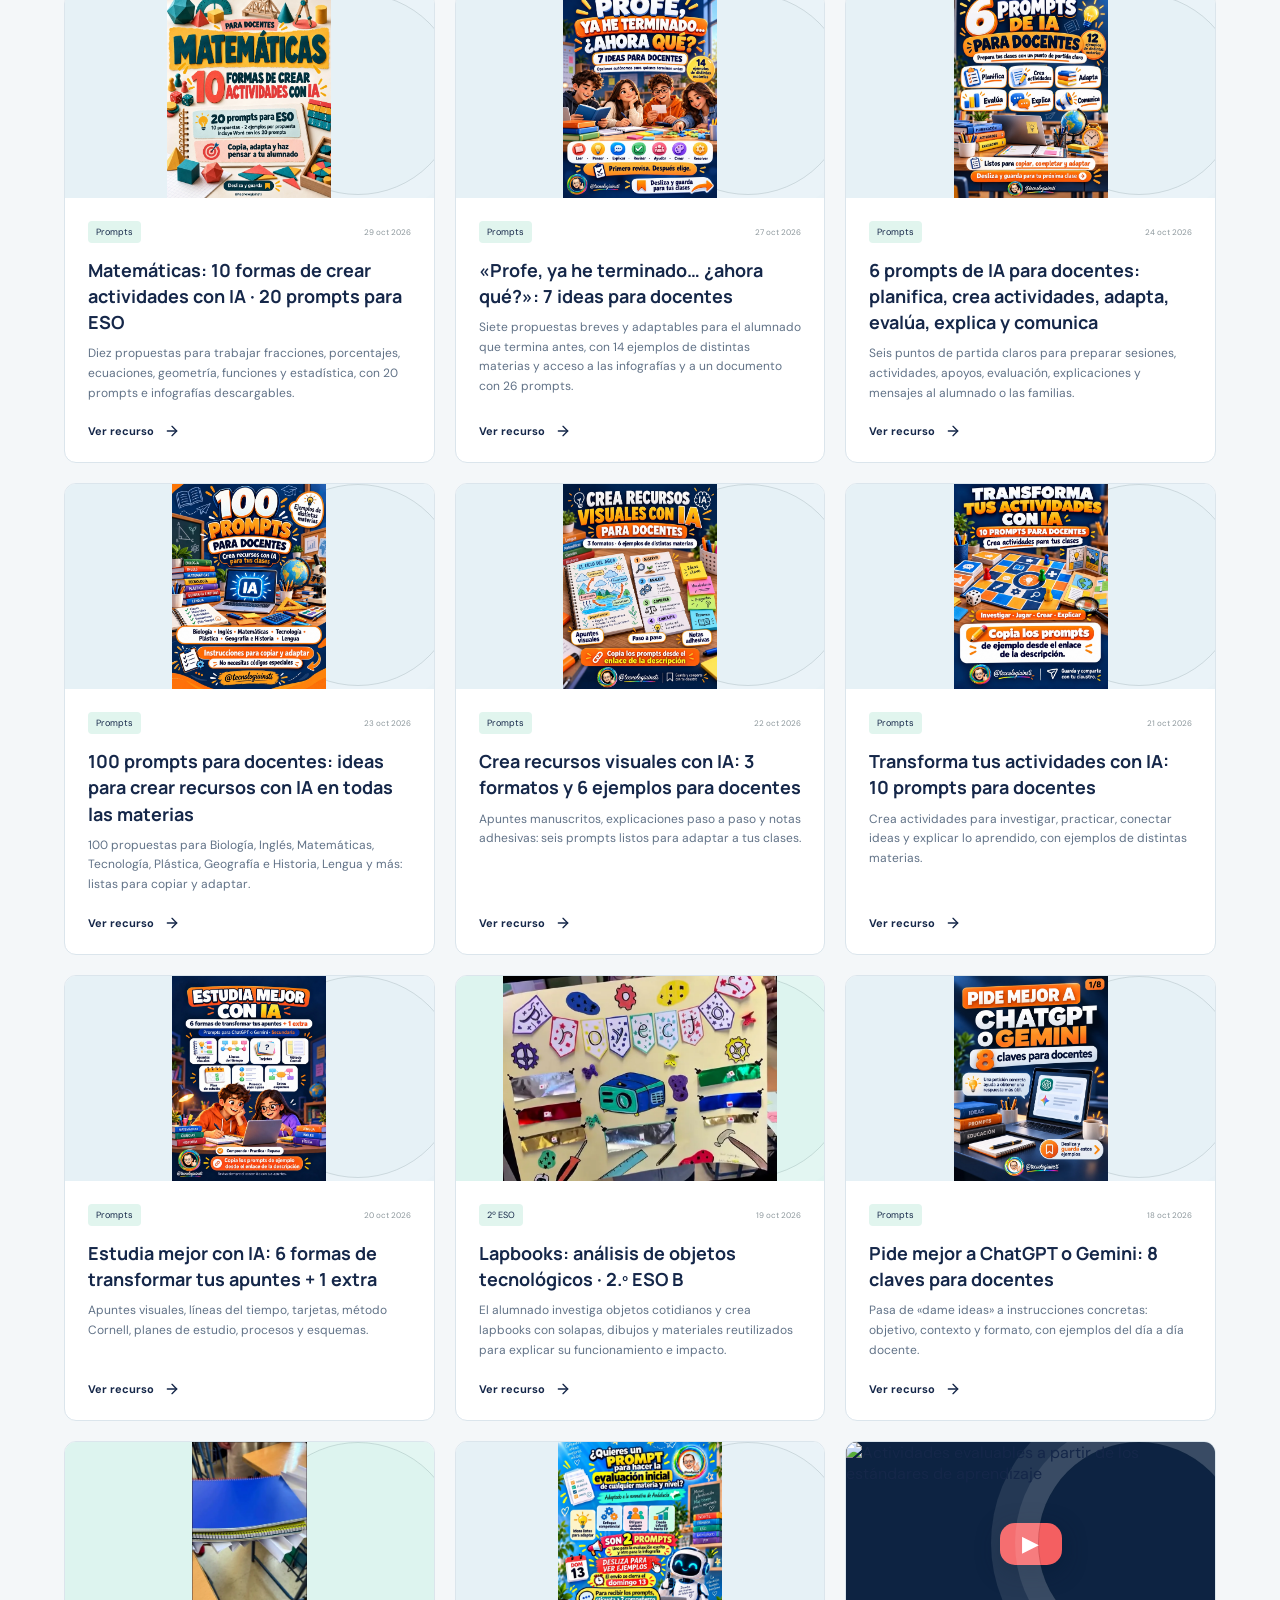
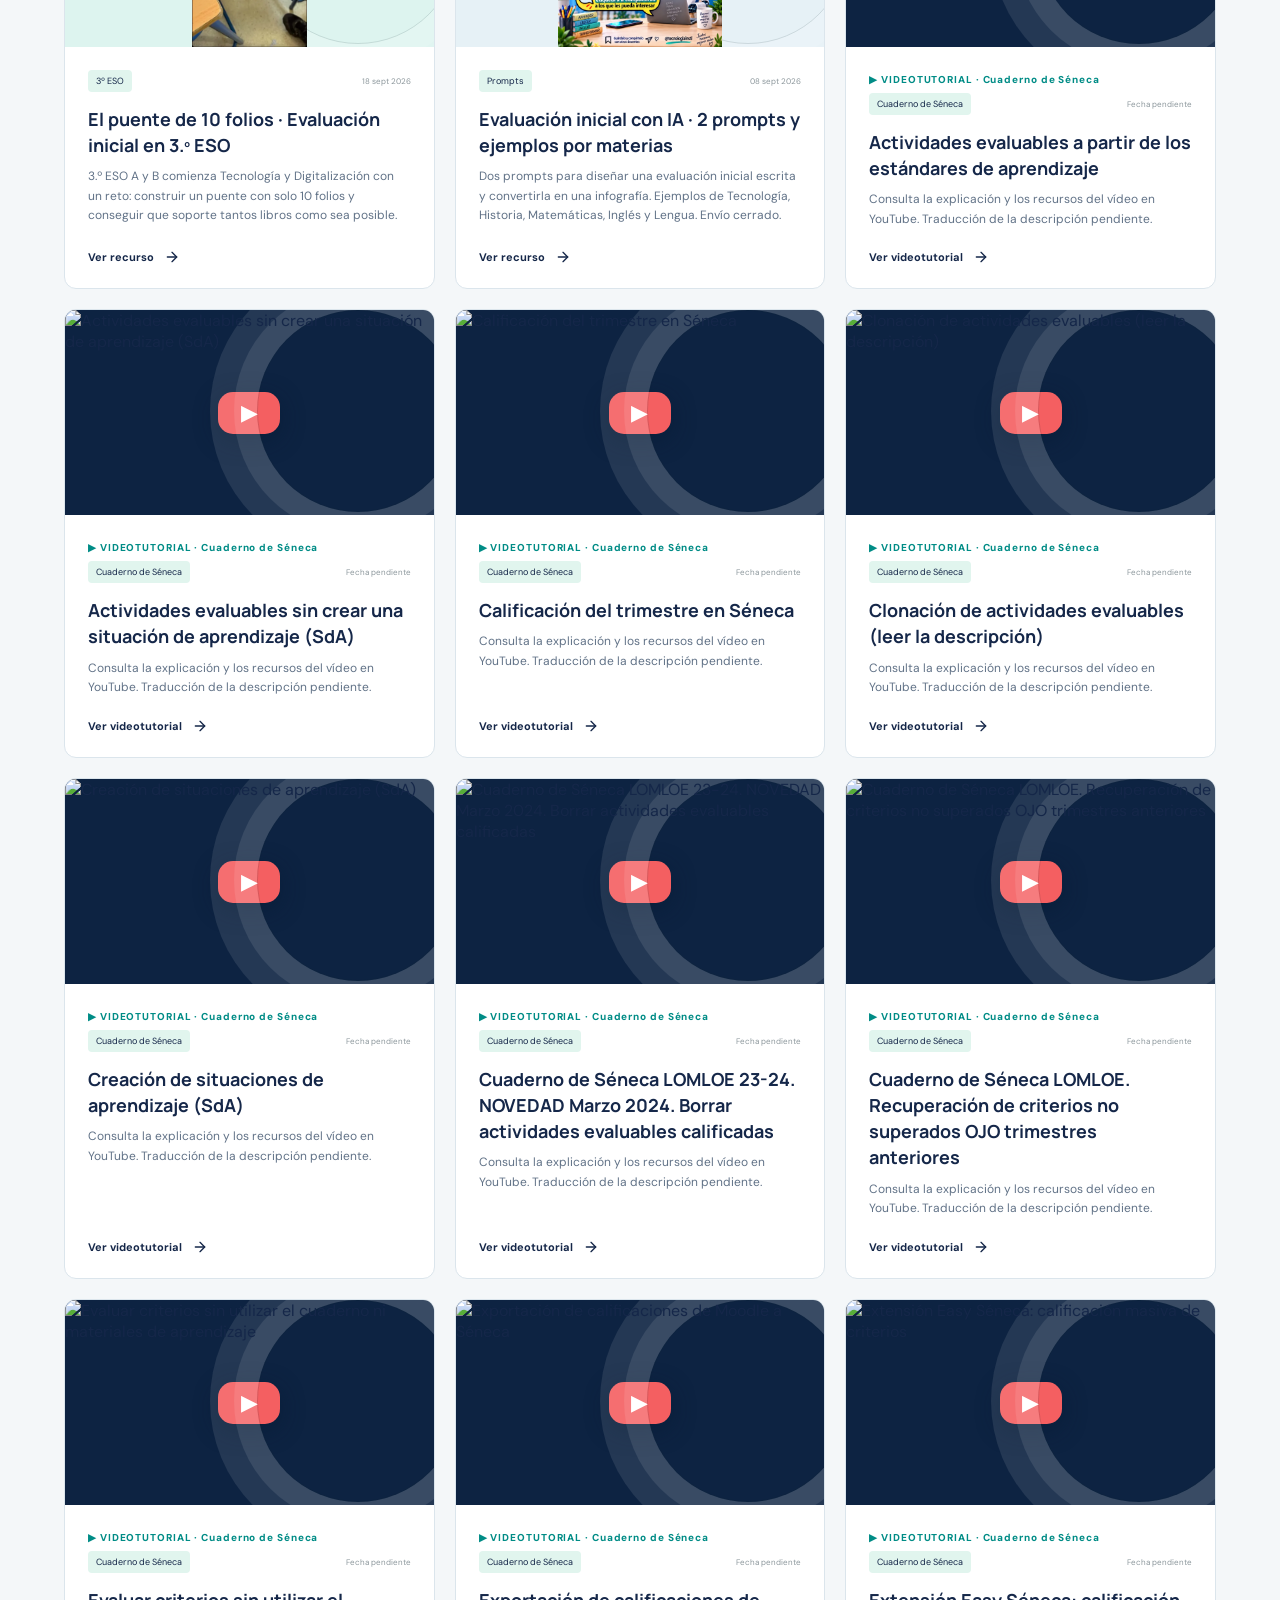
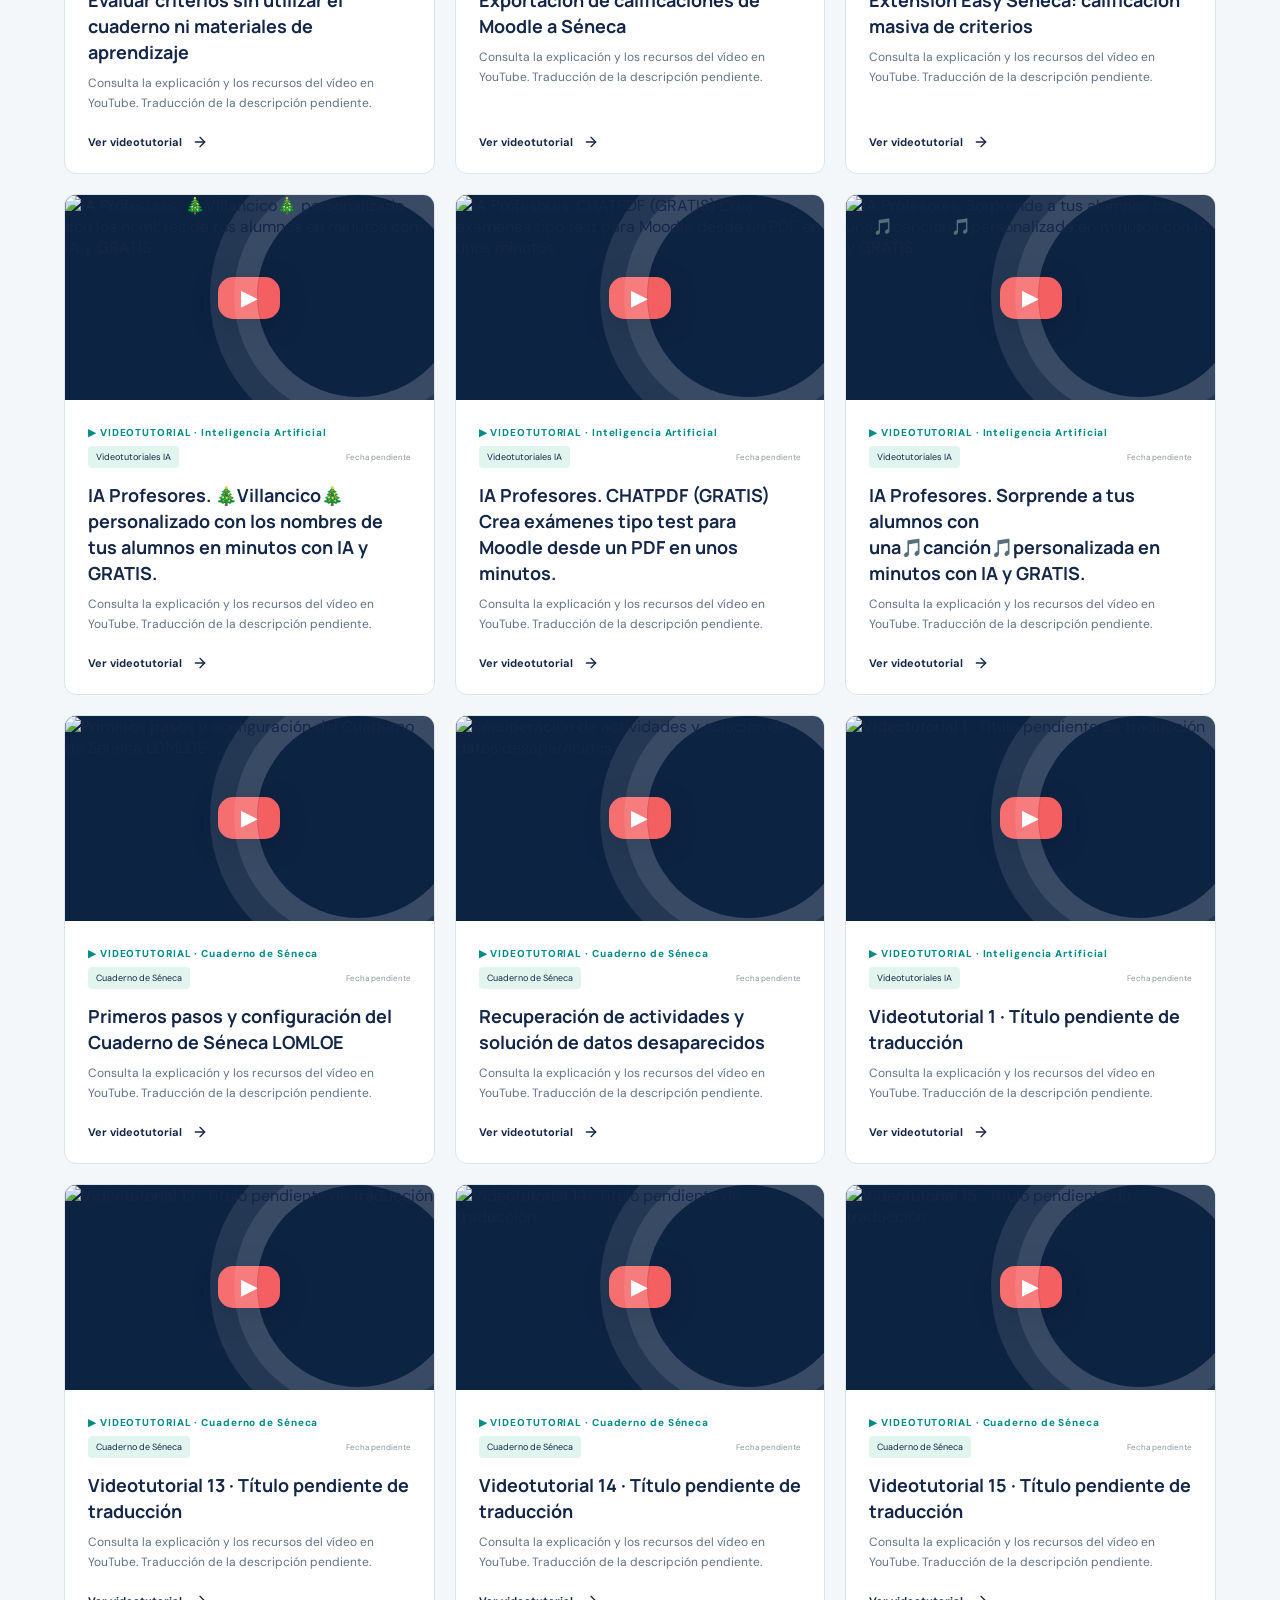
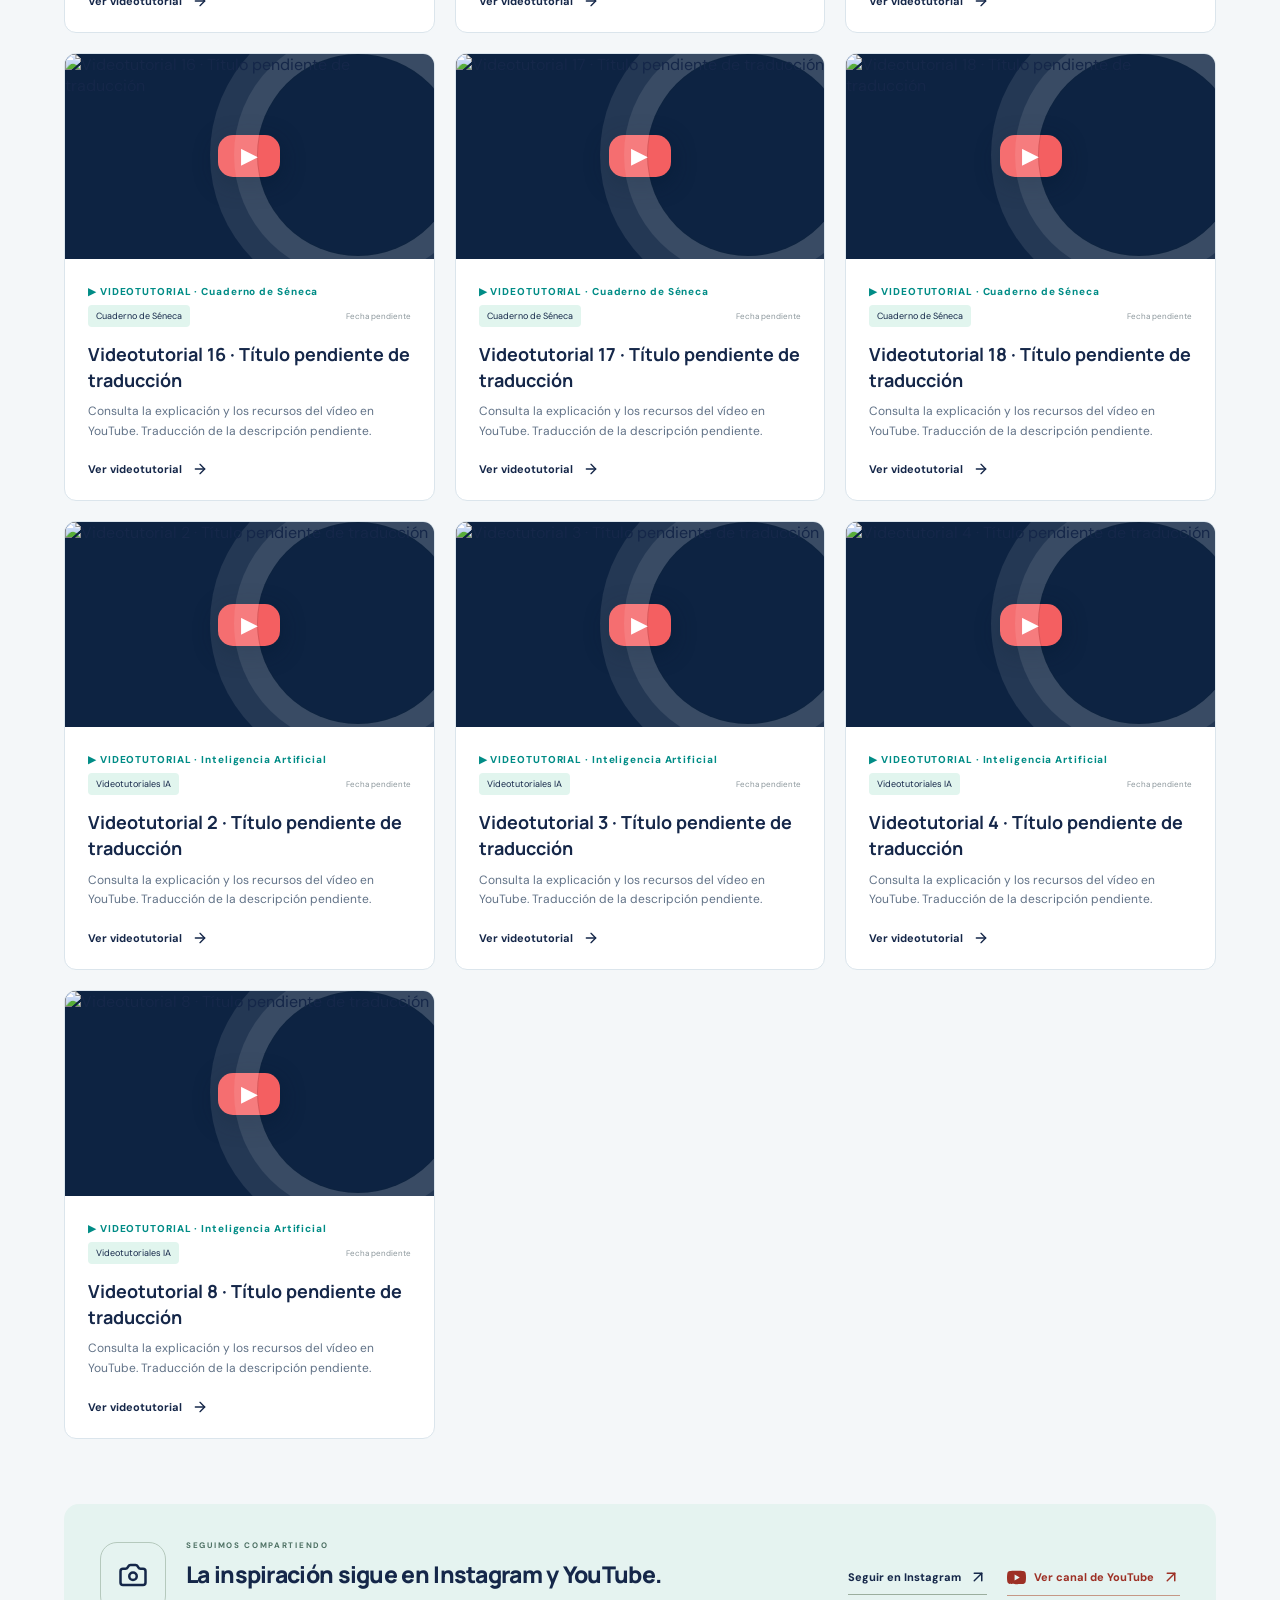
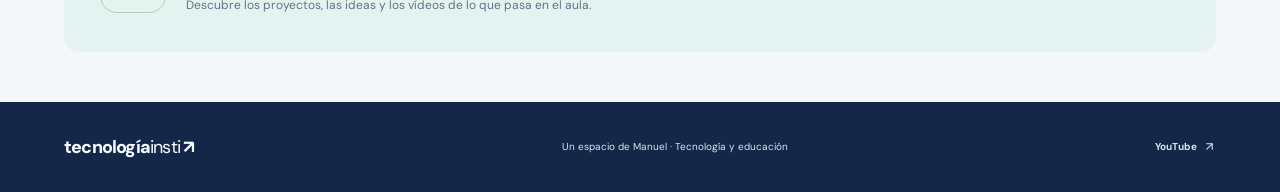
==== commit 0122ee80: "1" ====
--- a/index.html
+++ b/index.html
@@ -1 +1 @@
-<!doctype html><html lang="es"><head><meta charset="UTF-8"><meta name="viewport" content="width=device-width,initial-scale=1"><meta name="description" content="Novedades, videotutoriales, recursos de inteligencia artificial y proyectos de Tecnología para el profesorado de @tecnologiainsti."><title>Tecnología Insti · Ideas que llegan al aula</title><link rel="stylesheet" href="./assets/style.css?v=53"><script src="./assets/posts.js?v=43"></script><script src="./assets/menu-config.js?v=51"></script><script src="./assets/post-format.js?v=52"></script><script src="./assets/post-visibility.js?v=54"></script><script src="./assets/news-data.js?v=54"></script><script defer src="./assets/site-boot.js?v=54"></script><link rel="icon" type="image/png" href="./assets/favicon-tecnologiainsti.png"></head><body><div id="root"></div><noscript>Activa JavaScript para explorar el tablón de recursos.</noscript></body></html>+<!doctype html><html lang="es"><head><meta charset="UTF-8"><meta name="viewport" content="width=device-width,initial-scale=1"><meta name="description" content="Novedades, videotutoriales, recursos de inteligencia artificial y proyectos de Tecnología para el profesorado de @tecnologiainsti."><title>Tecnología Insti · Ideas que llegan al aula</title><link rel="stylesheet" href="./assets/style.css?v=55"><script src="./assets/posts.js?v=43"></script><script src="./assets/menu-config.js?v=51"></script><script src="./assets/post-format.js?v=52"></script><script src="./assets/post-visibility.js?v=54"></script><script src="./assets/news-data.js?v=54"></script><script defer src="./assets/site-boot.js?v=55"></script><link rel="icon" type="image/png" href="./assets/favicon-tecnologiainsti.png"></head><body><div id="root"></div><noscript>Activa JavaScript para explorar el tablón de recursos.</noscript></body></html>
--- a/assets/style.css
+++ b/assets/style.css
@@ -458,3 +458,6 @@
 .tag-filter{display:flex;align-items:center;gap:7px;white-space:nowrap;font-size:13px;font-weight:650;color:#173b52}
 .tag-filter select{border:1px solid #bfd6d8;border-radius:9px;padding:9px 11px;background:white;color:#15385a;max-width:190px}
 @media(max-width:650px){.tag-filter{width:100%}.tag-filter select{flex:1;max-width:100%}}
+
+/* V55: el símbolo sigue al titular editable sin superponerse a palabras largas. */
+.hero h1 .title-spark{position:relative;left:auto;top:auto;display:inline-block;vertical-align:super;font-size:.42em;line-height:1;margin-left:.10em}
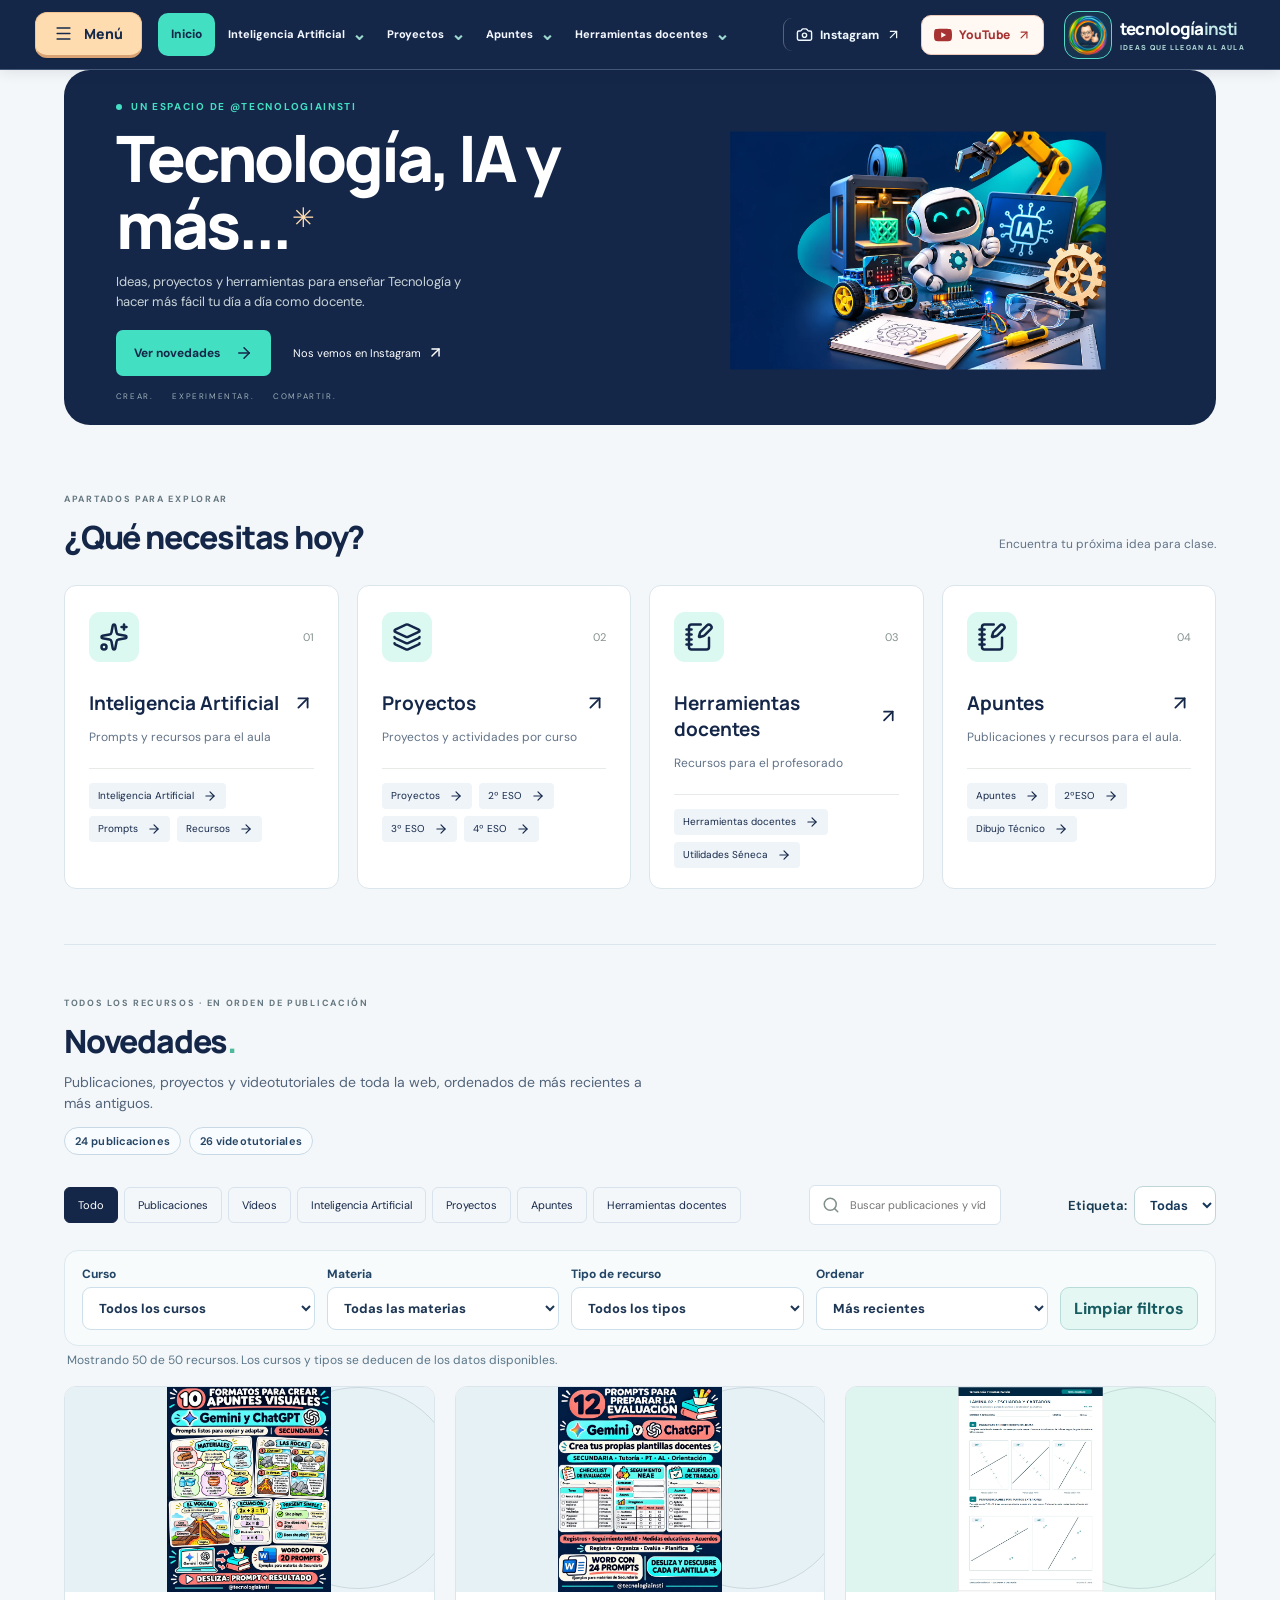
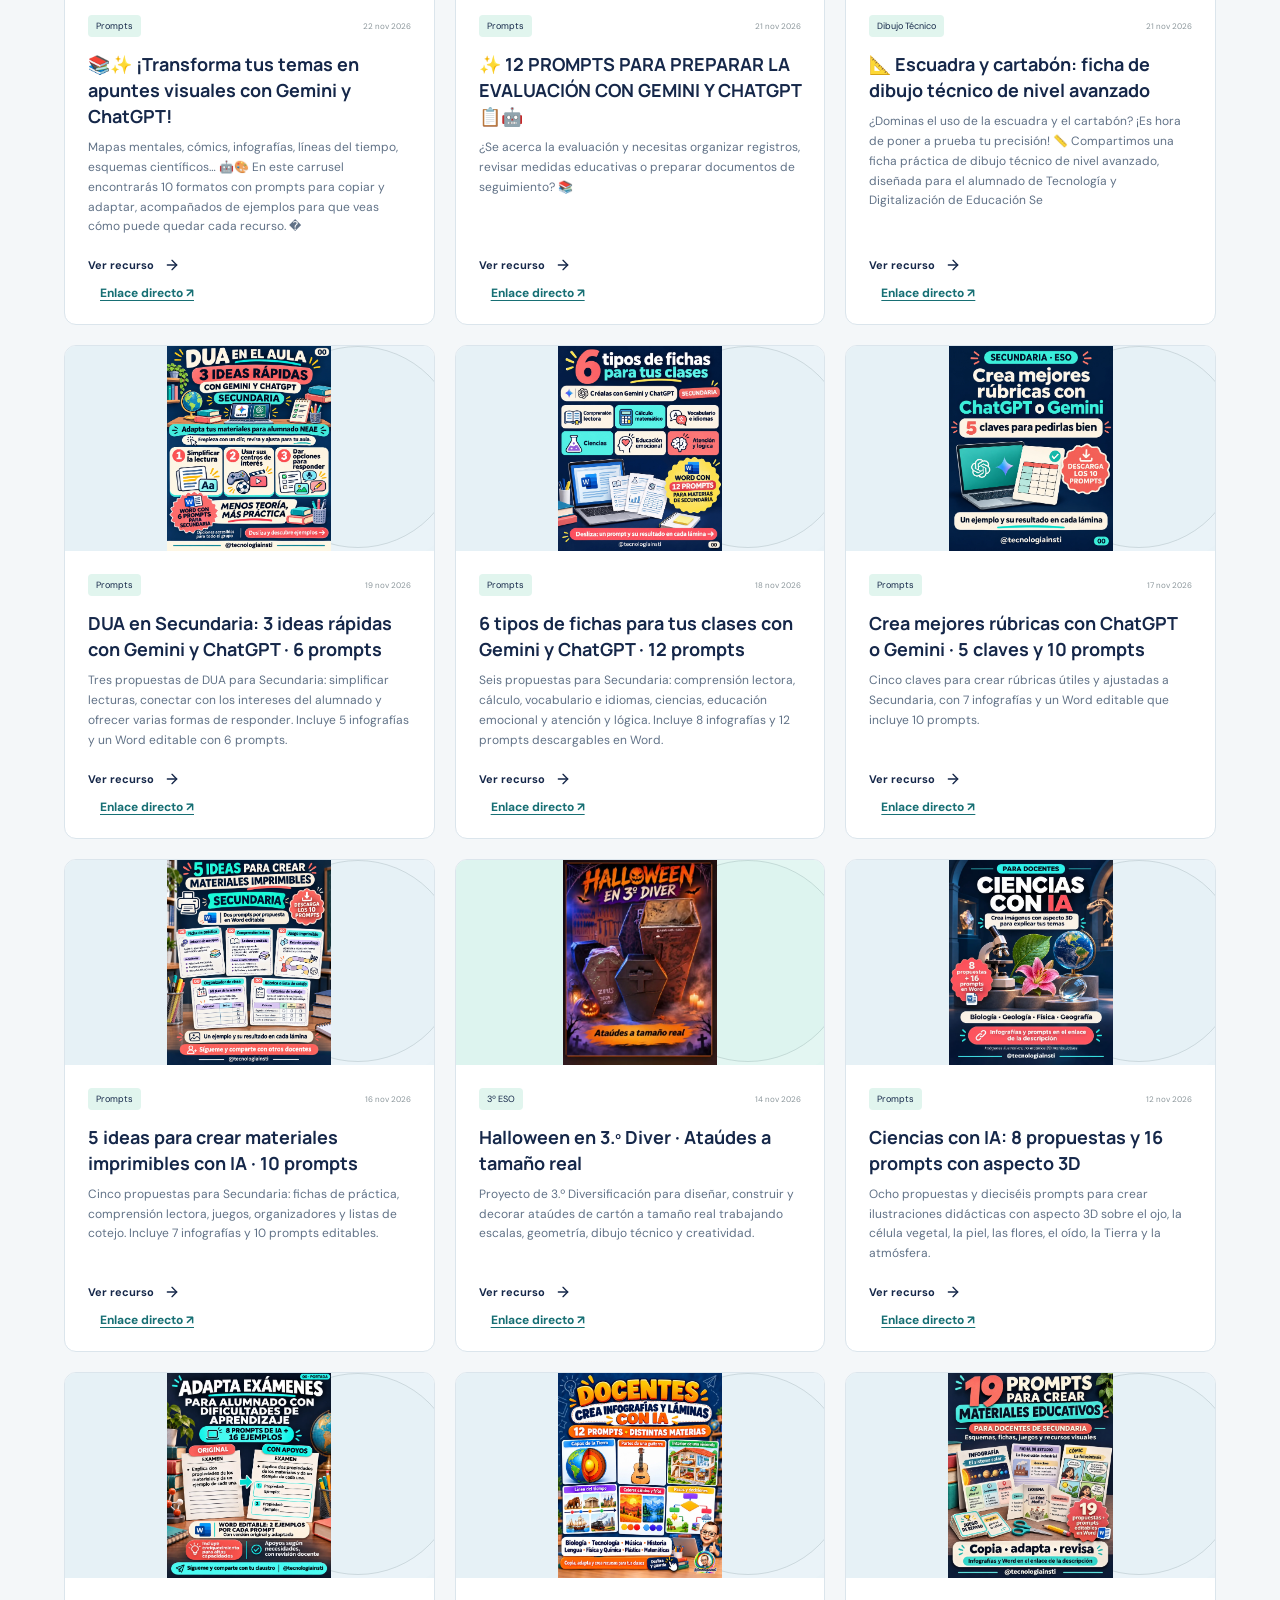
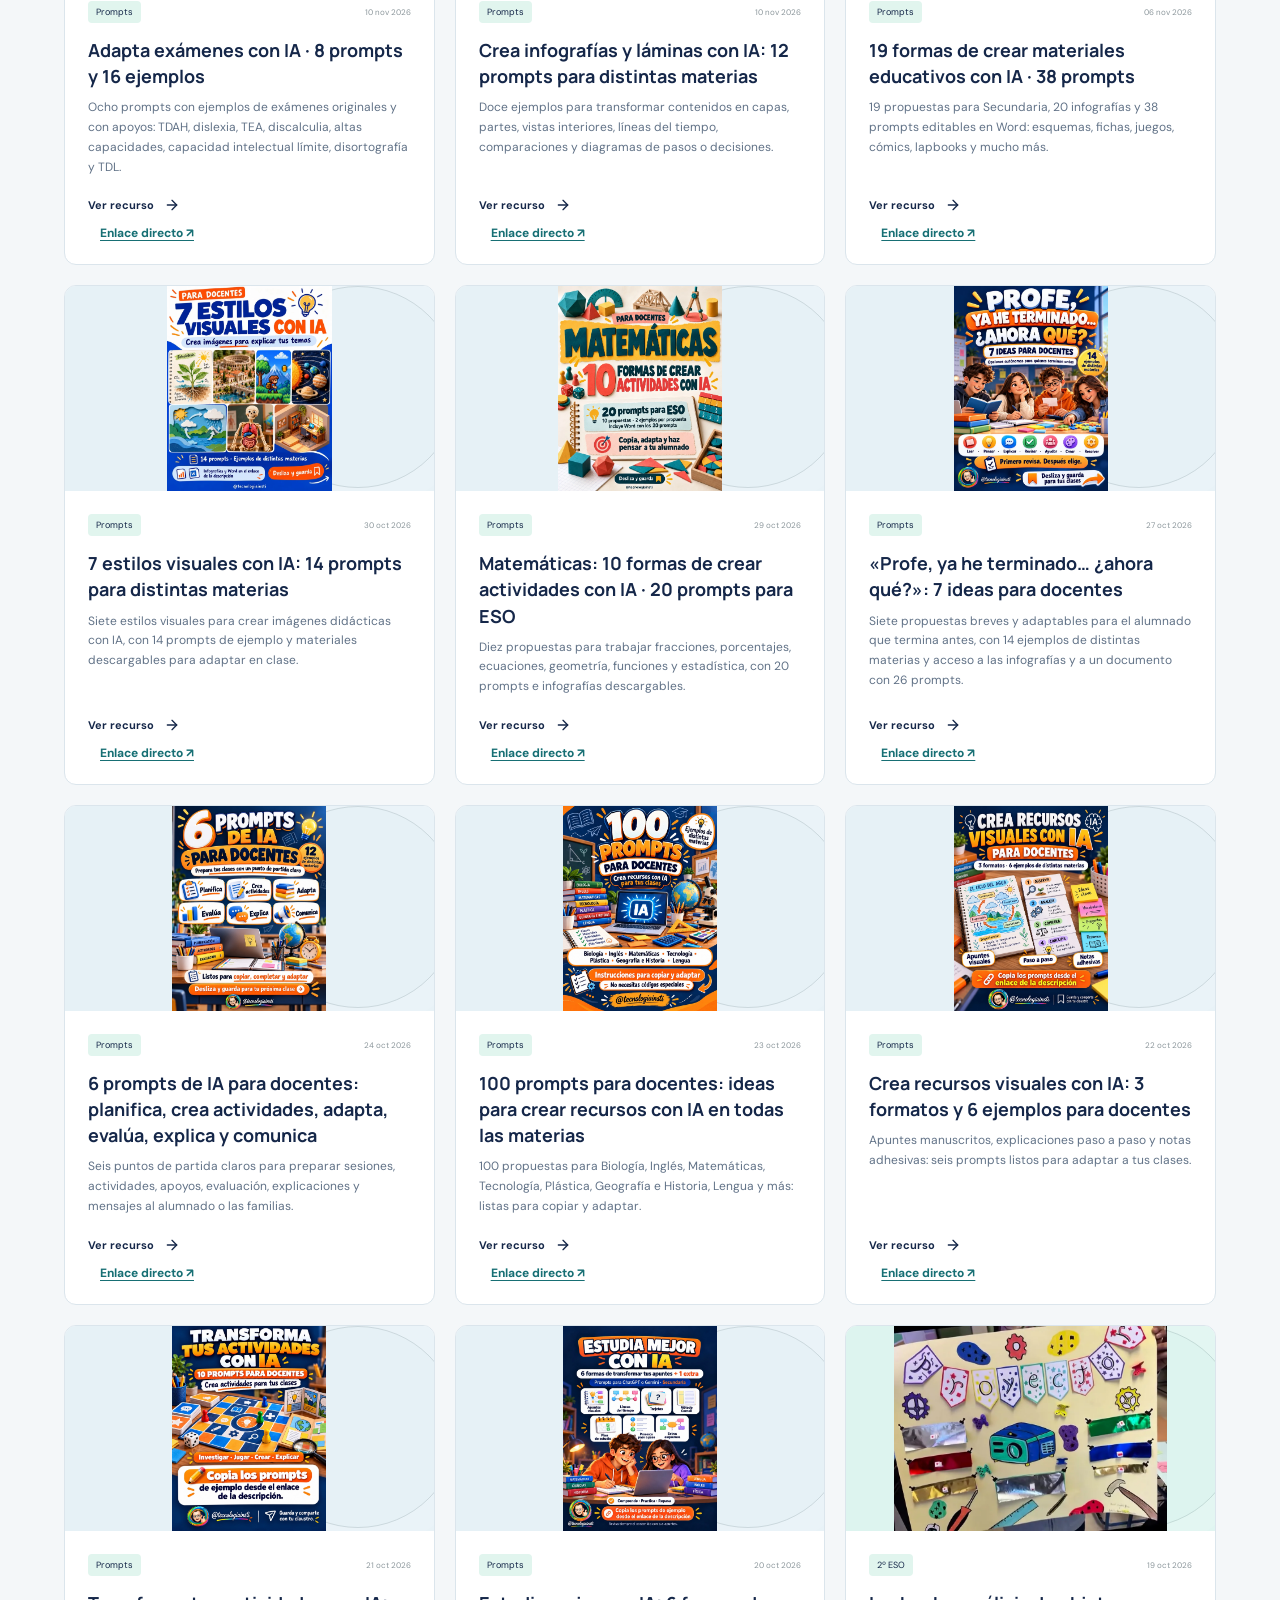
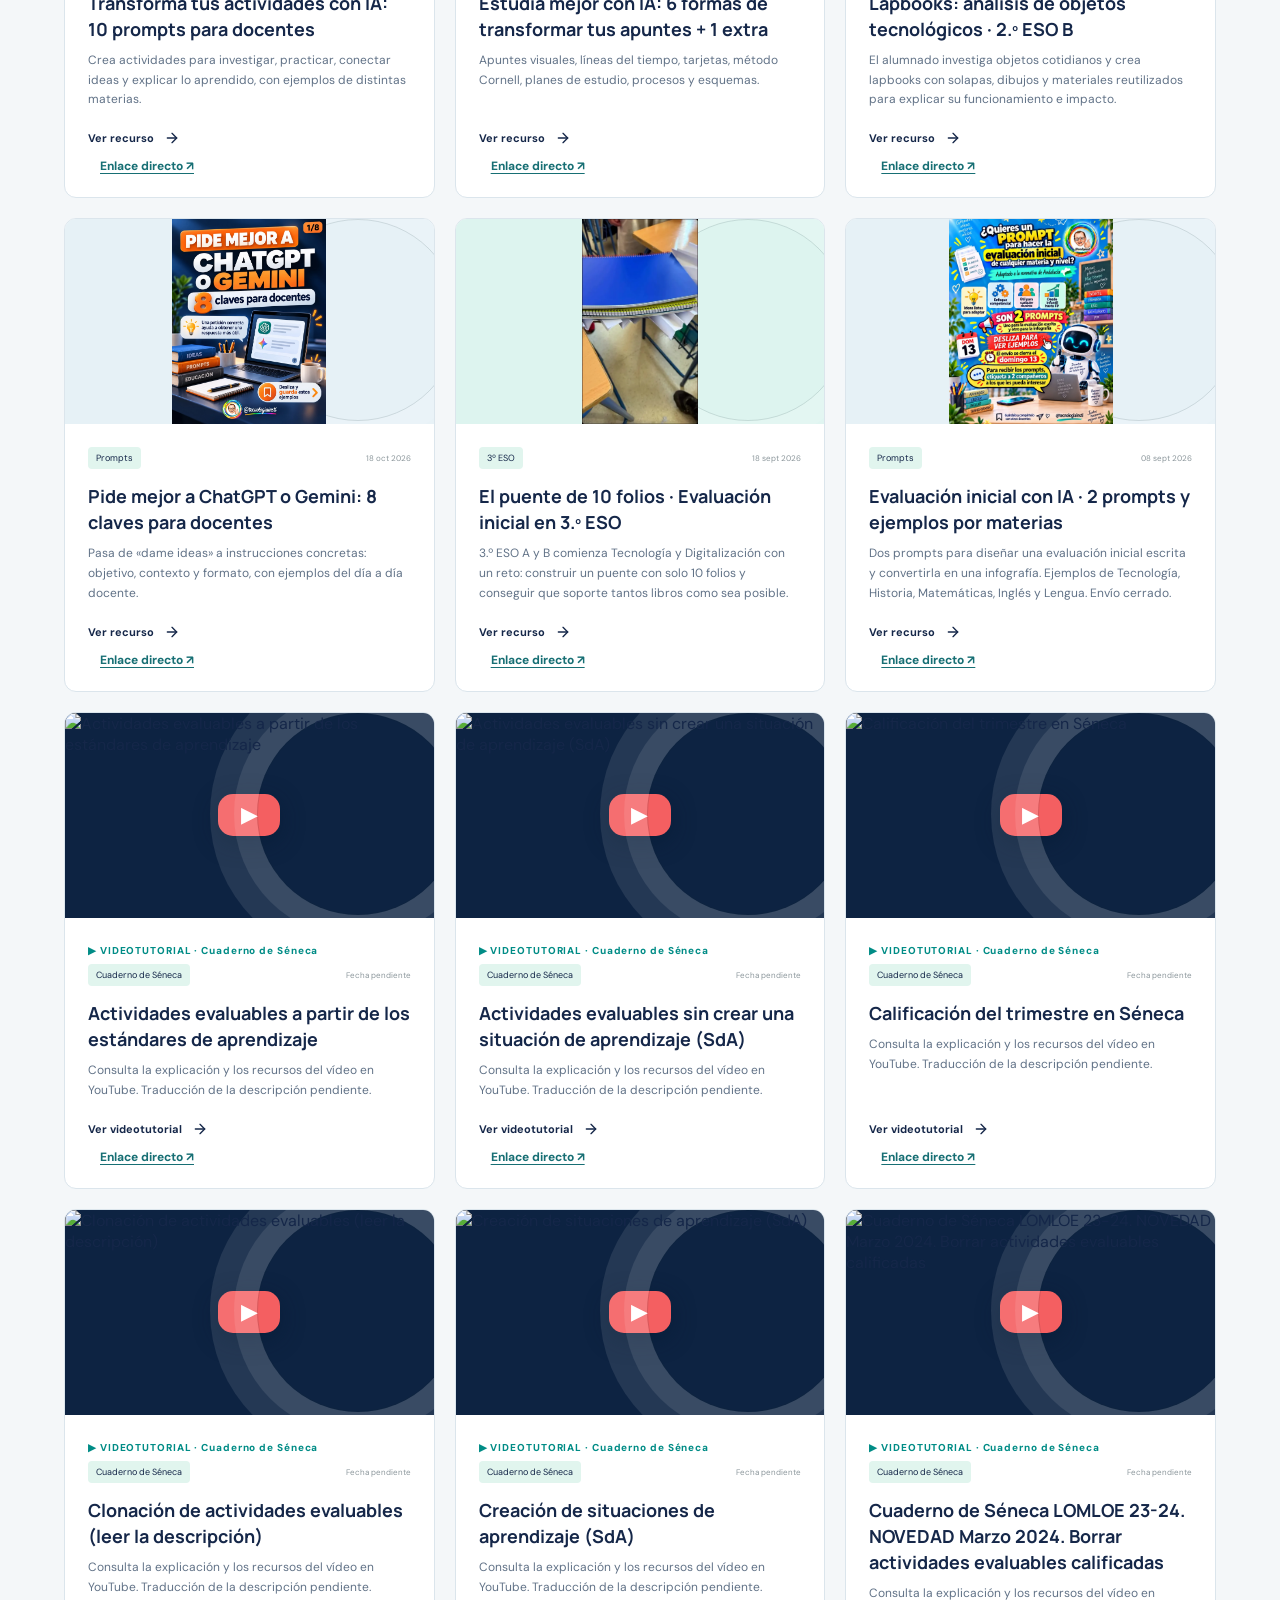
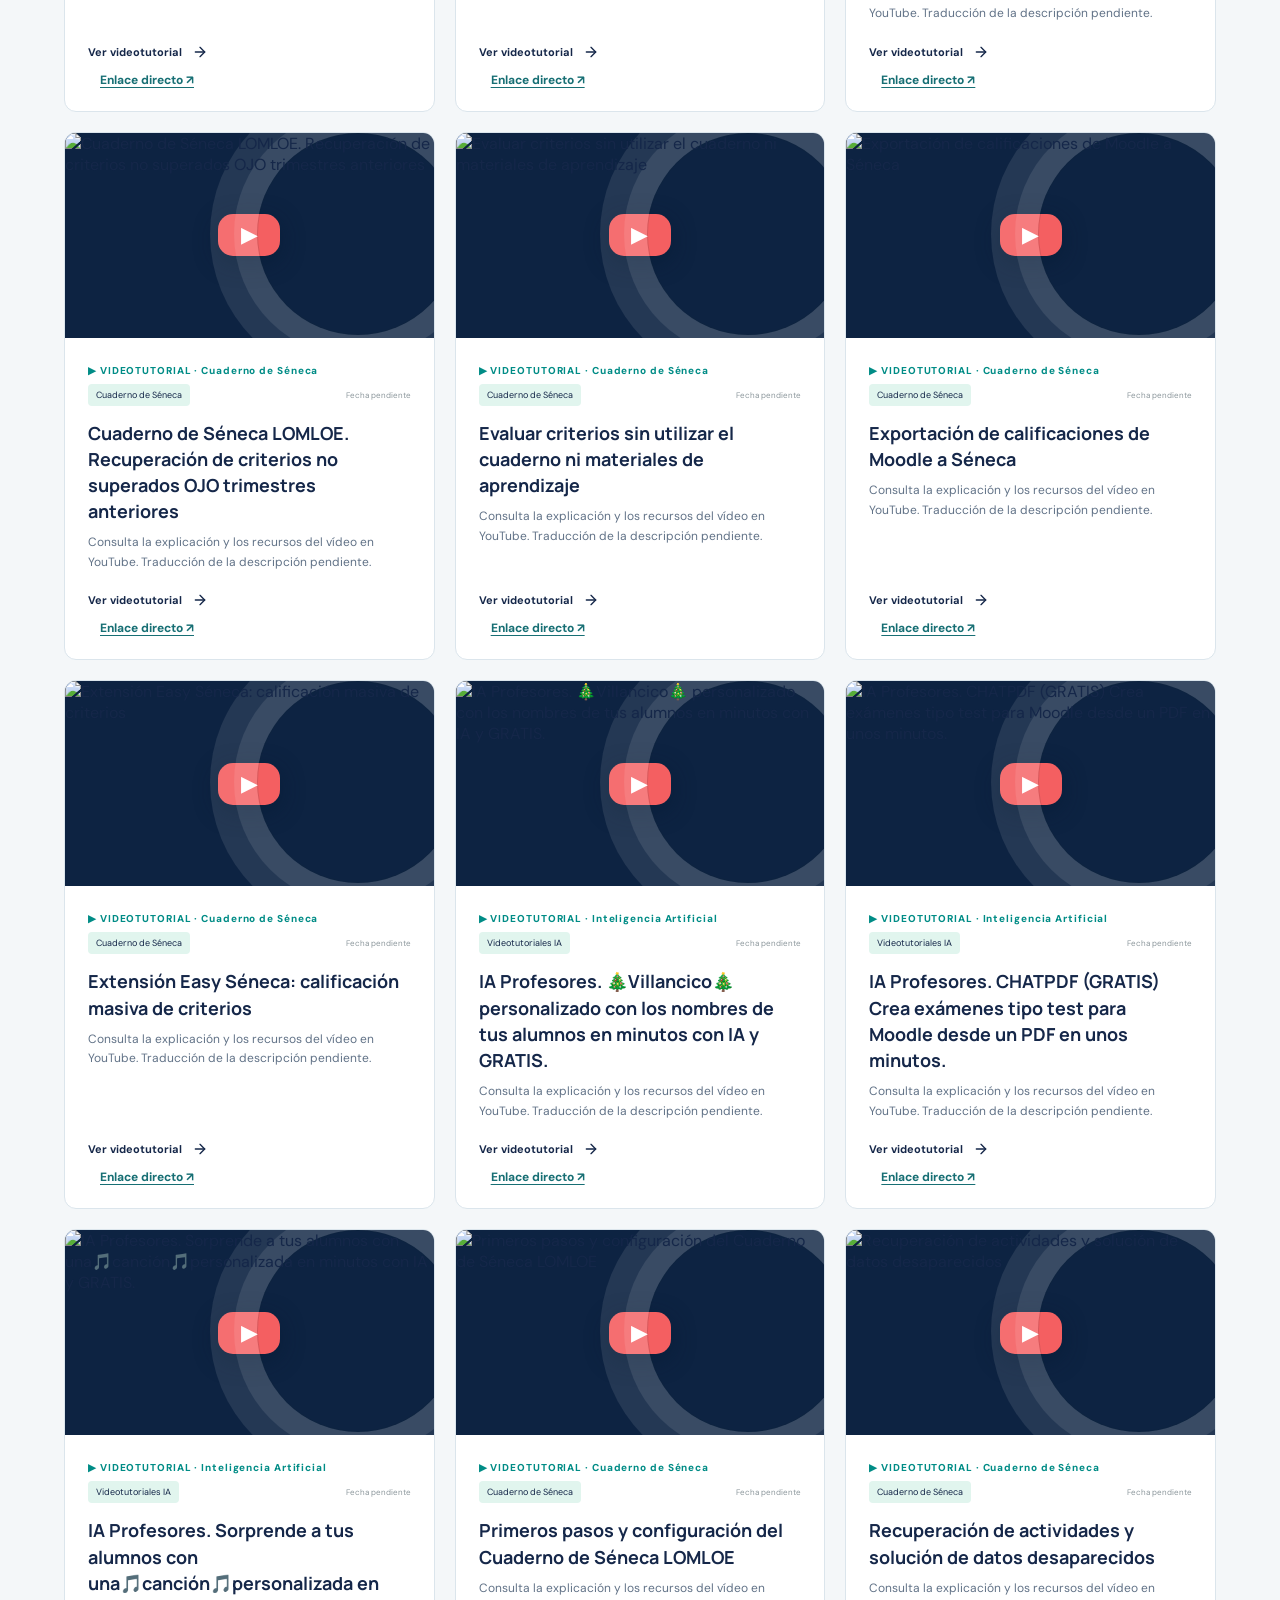
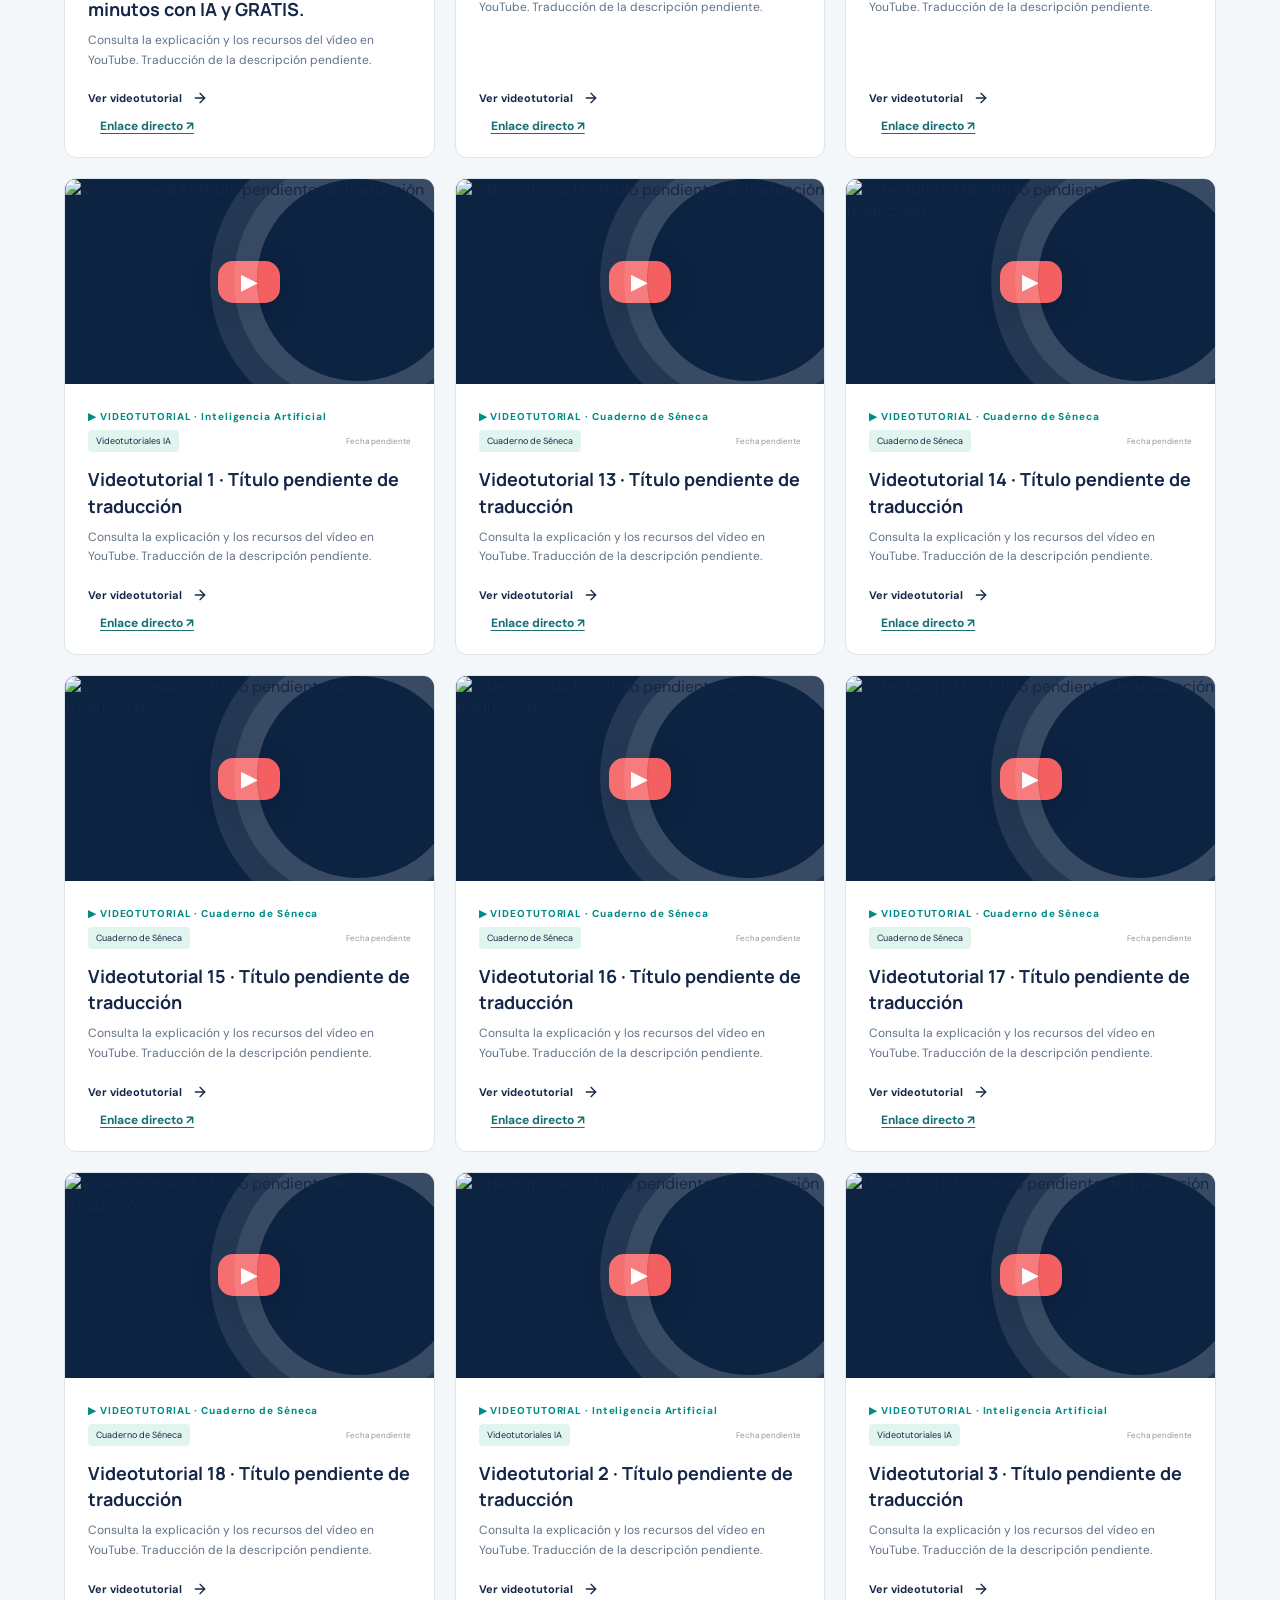
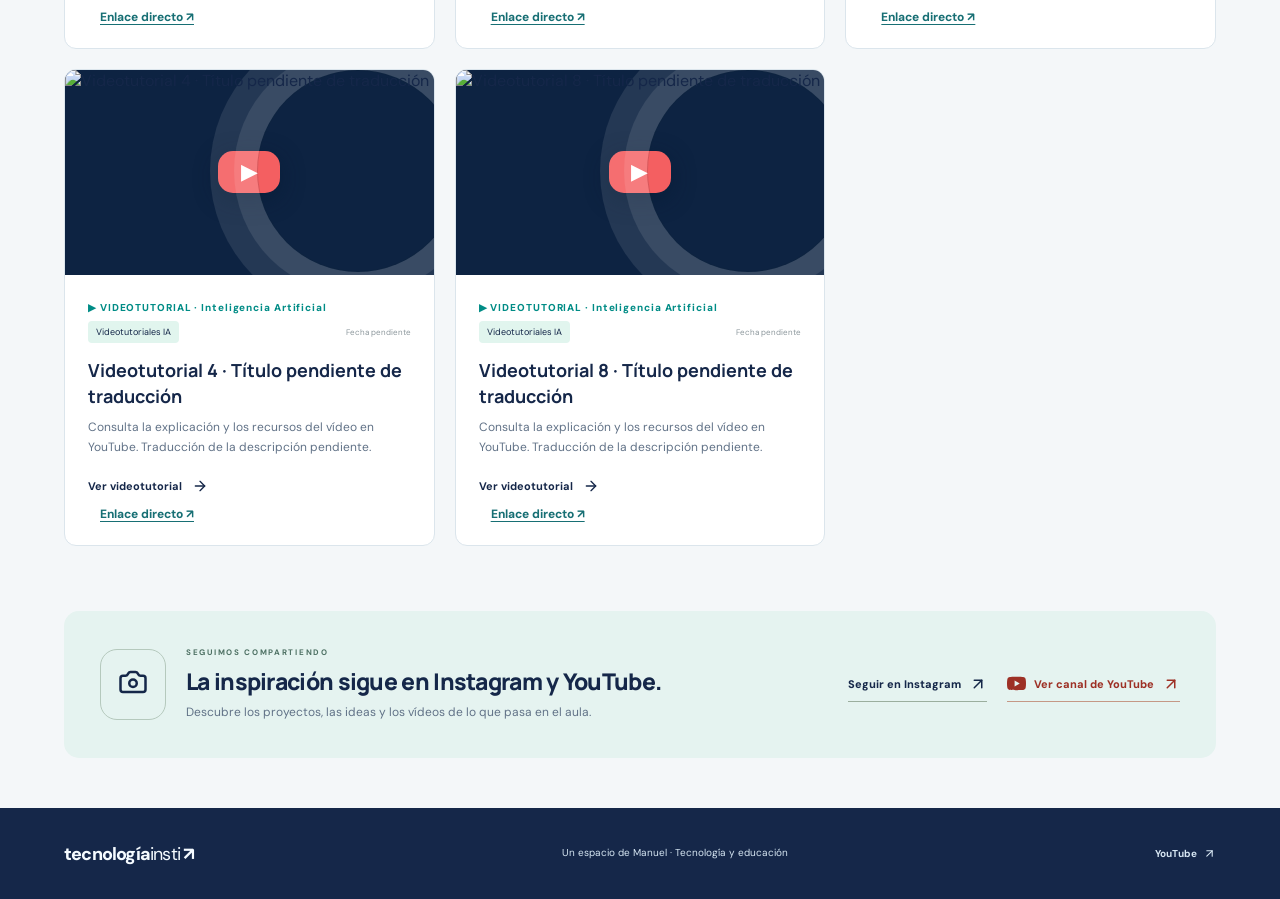
==== commit 579df81f: "1" ====
--- a/index.html
+++ b/index.html
@@ -1 +1 @@
-<!doctype html><html lang="es"><head><meta charset="UTF-8"><meta name="viewport" content="width=device-width,initial-scale=1"><meta name="description" content="Novedades, videotutoriales, recursos de inteligencia artificial y proyectos de Tecnología para el profesorado de @tecnologiainsti."><title>Tecnología Insti · Ideas que llegan al aula</title><link rel="stylesheet" href="./assets/style.css?v=55"><script src="./assets/posts.js?v=43"></script><script src="./assets/menu-config.js?v=51"></script><script src="./assets/post-format.js?v=52"></script><script src="./assets/post-visibility.js?v=54"></script><script src="./assets/news-data.js?v=54"></script><script defer src="./assets/site-boot.js?v=55"></script><link rel="icon" type="image/png" href="./assets/favicon-tecnologiainsti.png"></head><body><div id="root"></div><noscript>Activa JavaScript para explorar el tablón de recursos.</noscript></body></html>+<!doctype html><html lang="es"><head><meta charset="UTF-8"><meta name="viewport" content="width=device-width,initial-scale=1"><meta name="description" content="Novedades, videotutoriales, recursos de inteligencia artificial y proyectos de Tecnología para el profesorado de @tecnologiainsti."><title>Tecnología Insti · Ideas que llegan al aula</title><link rel="stylesheet" href="./assets/style.css?v=55"><script src="./assets/posts.js?v=43"></script><script src="./assets/menu-config.js?v=51"></script><script src="./assets/post-format.js?v=52"></script><script src="./assets/post-visibility.js?v=54"></script><script src="./assets/news-data.js?v=54"></script><script src="./assets/ti-search-v56.js?v=56"></script><link rel="stylesheet" href="./assets/advanced-v56.css?v=56"><script defer src="./assets/site-boot.js?v=56"></script><link rel="icon" type="image/png" href="./assets/favicon-tecnologiainsti.png"></head><body><div id="root"></div><noscript>Activa JavaScript para explorar el tablón de recursos.</noscript></body></html>
--- a/assets/advanced-v56.css
+++ b/assets/advanced-v56.css
@@ -0,0 +1,11 @@
+/* V56 · Nuevos filtros y enlaces individuales, respetando la paleta existente. */
+.edu-advanced{display:flex;flex-wrap:wrap;align-items:flex-end;gap:12px;margin:12px 0 4px;padding:15px 17px;border:1px solid #dce9ef;background:#f7fbfc;border-radius:14px}
+.edu-advanced label{display:grid;gap:5px;font-size:12px;font-weight:750;color:#244666;min-width:150px;flex:1 1 150px}
+.edu-advanced select{min-width:0;width:100%;padding:11px 12px;background:#fff;border:1px solid #ccdfeb;border-radius:9px;color:#1d3654;font:inherit;font-size:13px;min-height:42px}
+.edu-reset{min-height:42px;padding:10px 13px;border:1px solid #b8ddd8;color:#175c61;border-radius:9px;background:#e5f7f3;font-weight:750;cursor:pointer}
+.edu-reset:hover{background:#d6f3ed}
+.edu-count{font-size:12px;color:#5a7689;margin:5px 3px 15px}
+.post-permalink{display:inline-block;margin-top:12px;margin-left:12px;color:#176f74;font-size:12px;font-weight:750;text-decoration:underline;text-underline-offset:3px}
+.post-permalink:focus-visible,.edu-reset:focus-visible,.edu-advanced select:focus-visible{outline:3px solid #eab16d;outline-offset:2px}
+.article-actions .detail-direct{background:#eef8f6;border:1px solid #b8e1dc;text-decoration:none;display:inline-flex;align-items:center;padding:10px 16px;border-radius:10px;font-size:13px;font-weight:750;color:#1b6472}
+@media(max-width:600px){.edu-advanced{padding:12px}.edu-advanced label{flex:1 1 100%}.post-permalink{margin-left:0;display:block}}
